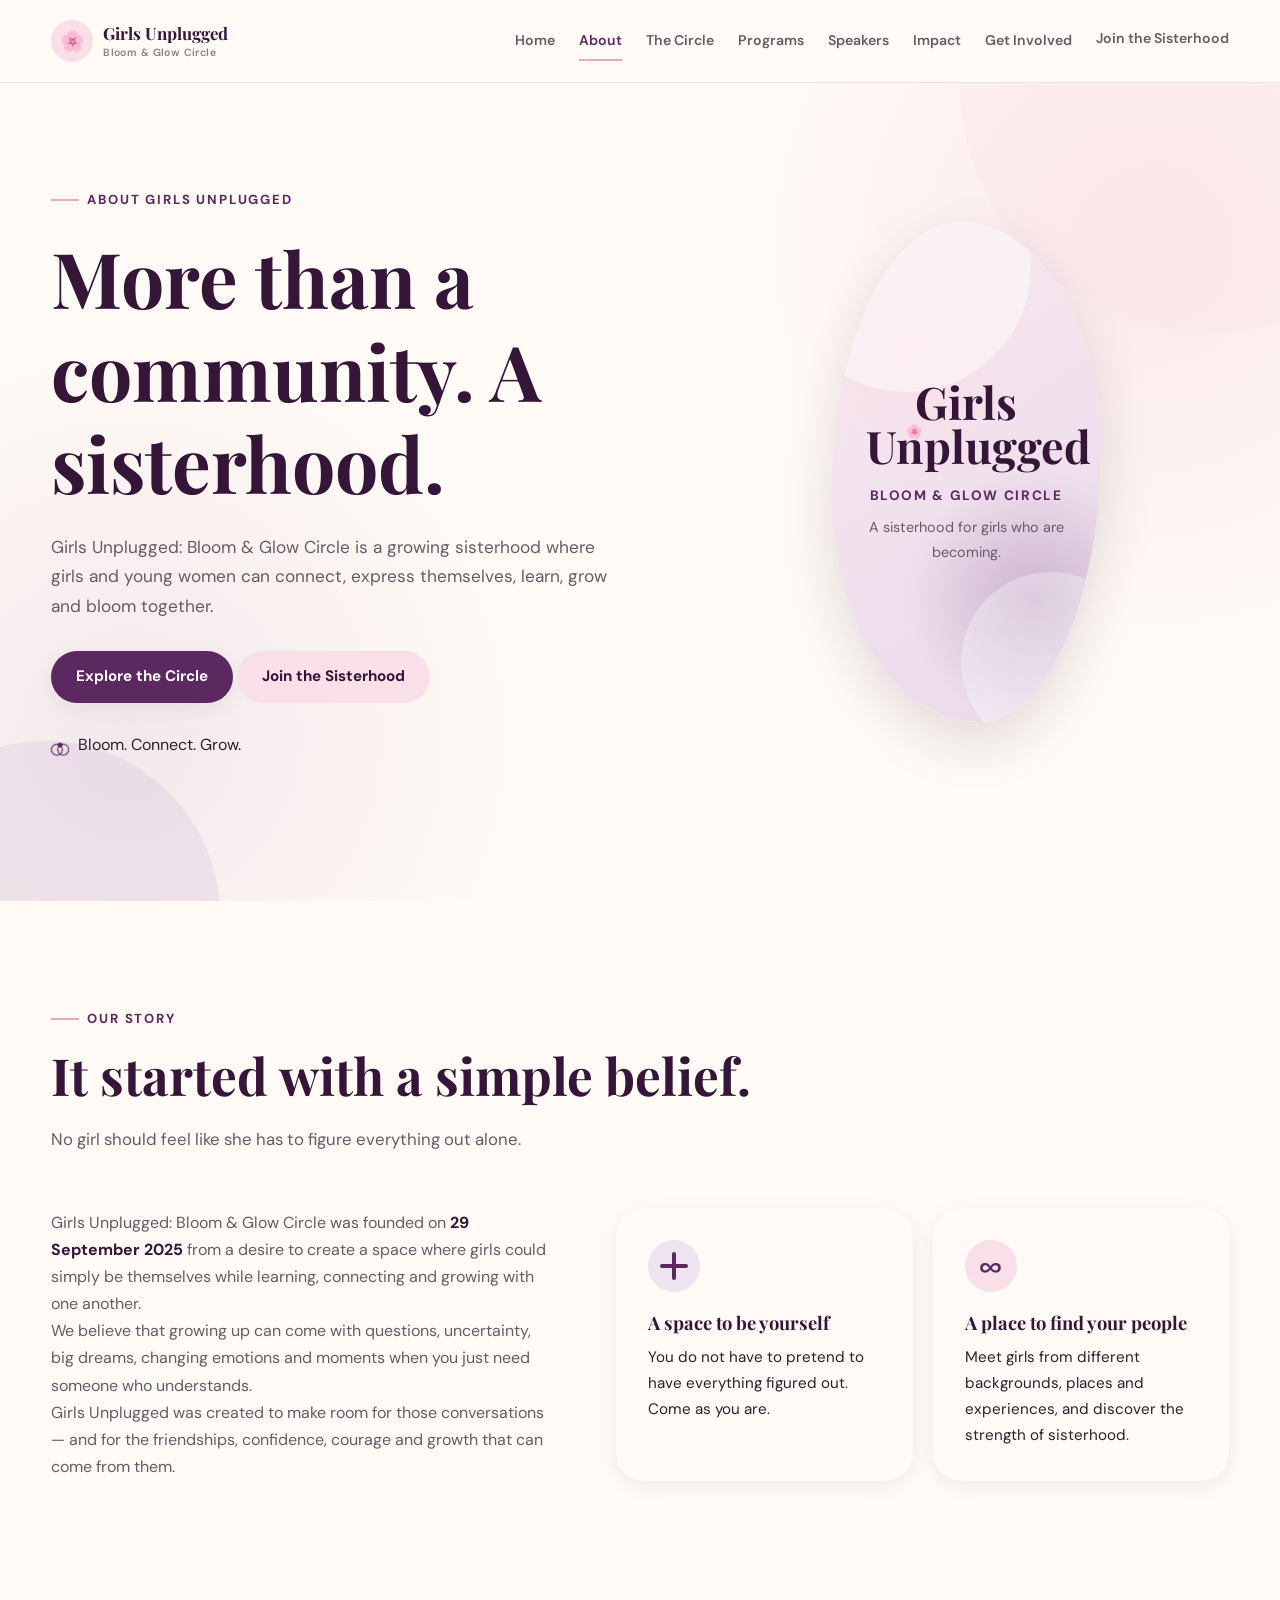
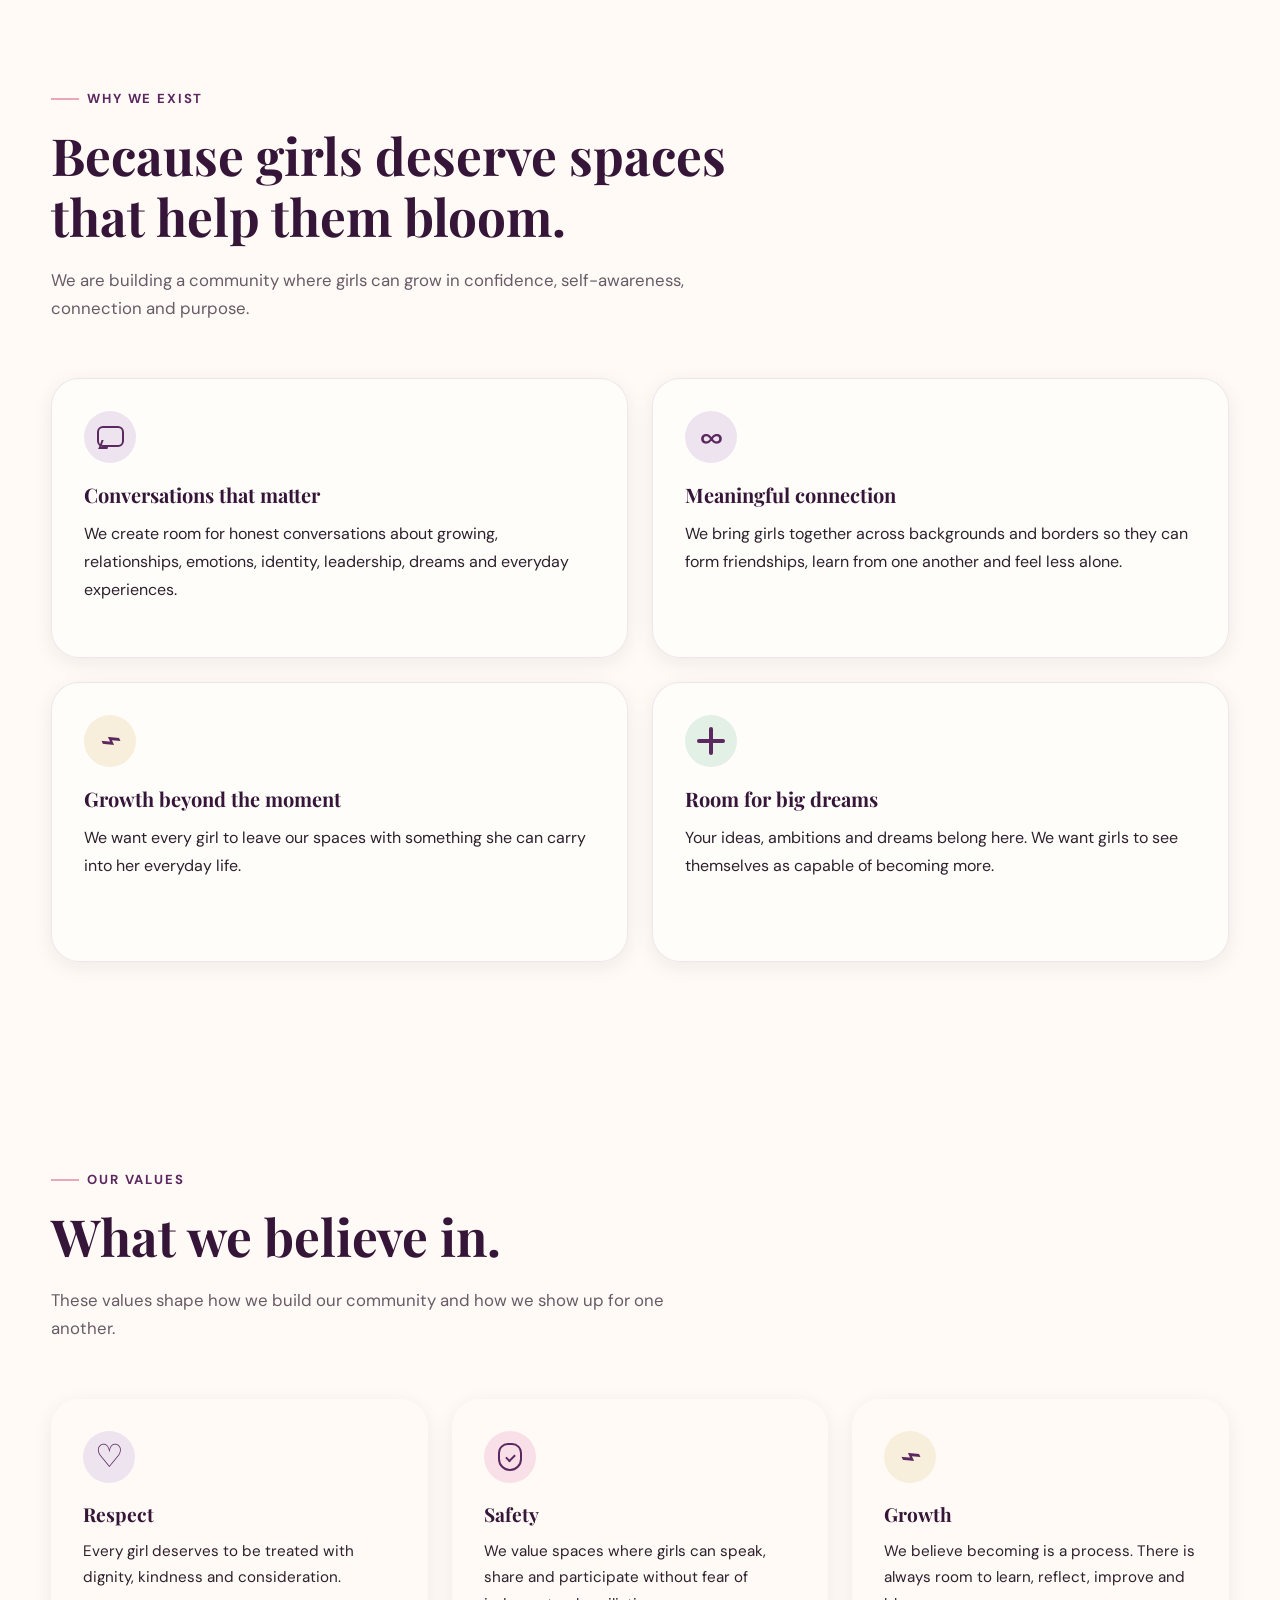
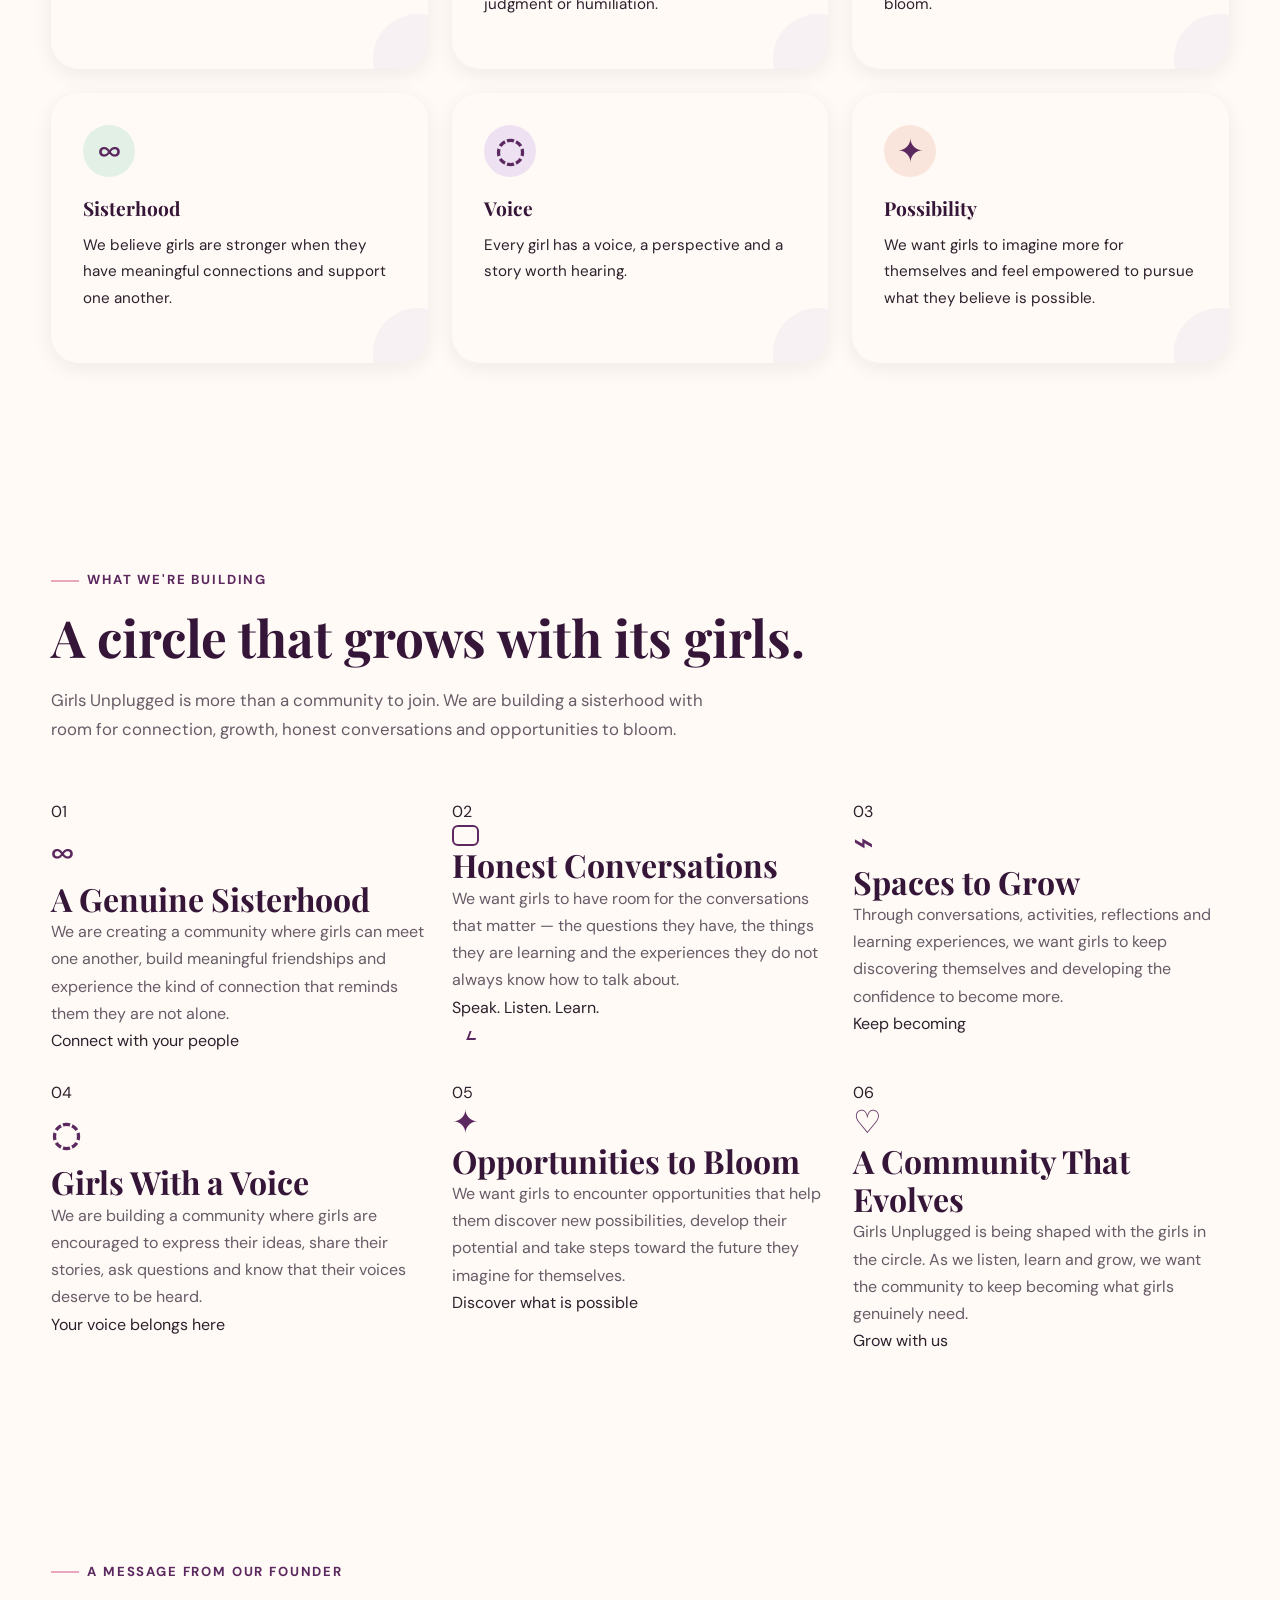
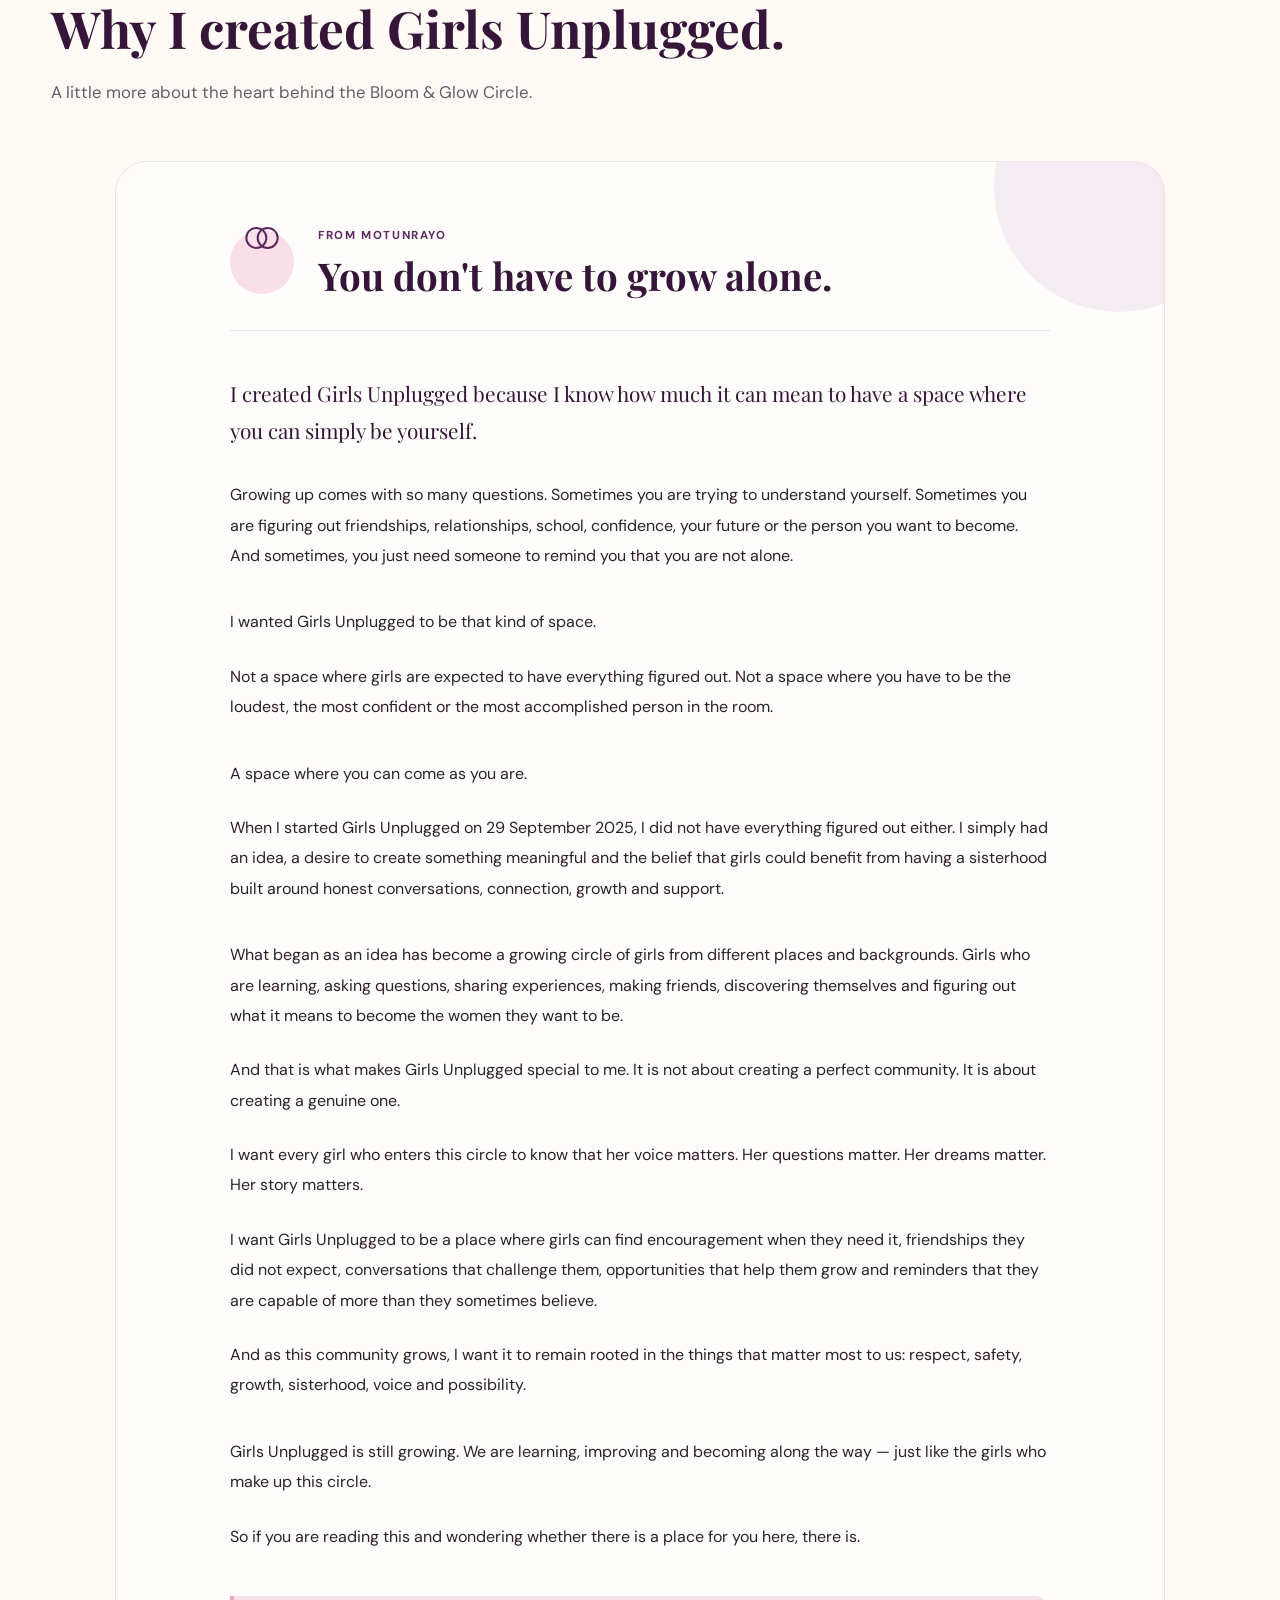
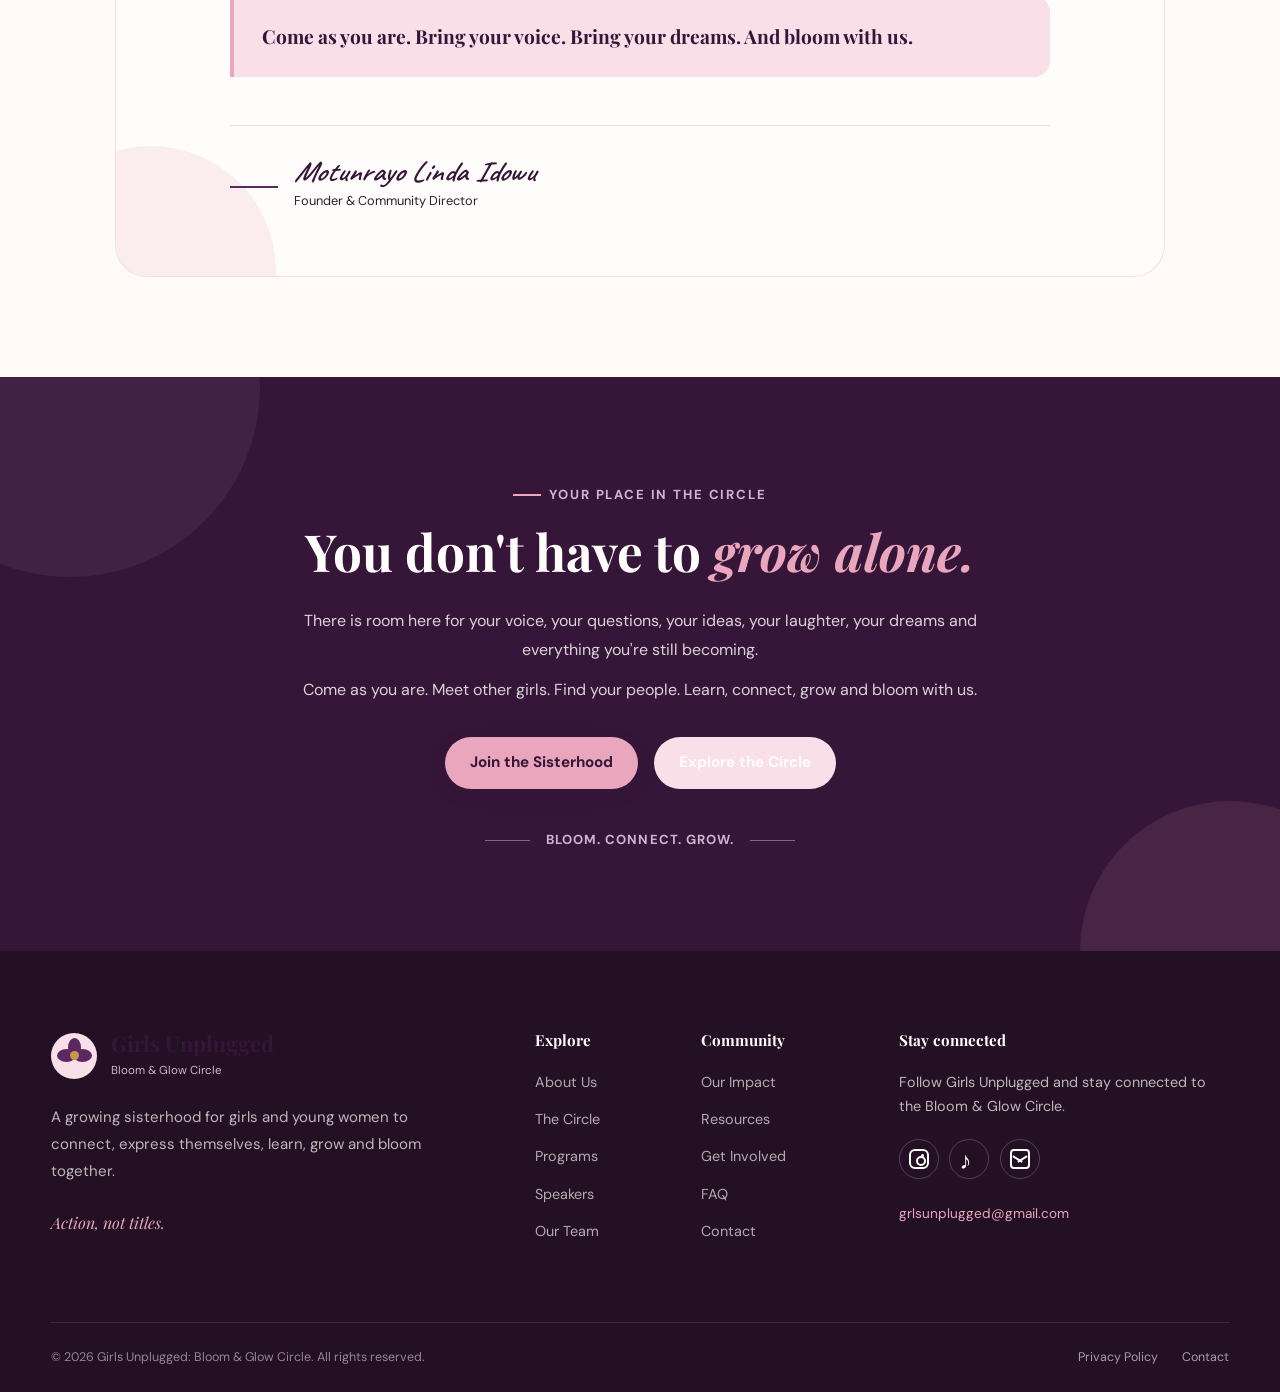
==== about.html @ a5f061a6 "Add files via upload" ====
<!DOCTYPE html>
<html lang="en">
<head>
  <meta charset="UTF-8">

  <meta
    name="viewport"
    content="width=device-width, initial-scale=1.0"
  >

  <title>About Us | Girls Unplugged</title>

  <meta
    name="description"
    content="Learn about Girls Unplugged: Bloom & Glow Circle, our story, values, purpose and the sisterhood we are building for girls and young women."
  >

  <meta
    name="keywords"
    content="Girls Unplugged, Bloom and Glow Circle, girls empowerment, sisterhood, girls community, young women"
  >

  <meta name="theme-color" content="#5b285f">

  <link rel="preconnect" href="https://fonts.googleapis.com">
  <link rel="preconnect" href="https://fonts.gstatic.com" crossorigin>

  <link
  href="https://fonts.googleapis.com/css2?family=Caveat:wght@500;600;700&family=DM+Sans:wght@400;500;600;700&family=Playfair+Display:wght@500;600;700&display=swap"
  rel="stylesheet"
>
  <link rel="stylesheet" href="style.css">
  <link rel="stylesheet" href="responsive.css">
  <link rel="stylesheet" href="animations.css">
</head>

<body>

  <main>

    <!-- =====================================
         HEADER
    ====================================== -->

    <header class="site-header">

      <div class="container nav-container">

        <a href="index.html" class="site-logo" aria-label="Girls Unplugged home">

          <span class="logo-mark" aria-hidden="true">
            🌸
          </span>

          <span class="logo-text">
            <strong>Girls Unplugged</strong>
            <small>Bloom & Glow Circle</small>
          </span>

        </a>


        <nav class="nav-links" aria-label="Main navigation">

          <a href="index.html">Home</a>
          <a href="about.html" class="active">About</a>
          <a href="circle.html">The Circle</a>
          <a href="programs.html">Programs</a>
          <a href="speakers.html">Speakers</a>
          <a href="impact.html">Impact</a>
          <a href="get-involved.html">Get Involved</a>

          <a href="get-involved.html" class="nav-cta">
            Join the Sisterhood
          </a>

        </nav>


        <button
          class="menu-toggle"
          type="button"
          aria-label="Open navigation menu"
          aria-expanded="false"
          aria-controls="mobile-menu"
        >
          <span></span>
          <span></span>
          <span></span>
        </button>

      </div>


      <div class="mobile-menu" id="mobile-menu">

        <a href="index.html">Home</a>
        <a href="about.html" class="active">About</a>
        <a href="circle.html">The Circle</a>
        <a href="programs.html">Programs</a>
        <a href="speakers.html">Speakers</a>
        <a href="team.html">Our Team</a>
        <a href="impact.html">Our Impact</a>
        <a href="resources.html">Resources</a>
        <a href="get-involved.html">Get Involved</a>
        <a href="faq.html">FAQ</a>
        <a href="contact.html">Contact</a>

      </div>

    </header>


    <!-- =====================================
         ABOUT HERO
    ====================================== -->

    <section class="hero">

      <div class="container hero-content">

        <div class="hero-text reveal">

          <span class="section-label">
            About Girls Unplugged
          </span>

          <h1>
            More than a community.
            <span>A sisterhood.</span>
          </h1>

          <p class="hero-description">
            Girls Unplugged: Bloom & Glow Circle is a growing sisterhood
            where girls and young women can connect, express themselves,
            learn, grow and bloom together.
          </p>

          <div class="hero-buttons">

            <a href="circle.html" class="btn btn-primary">
              Explore the Circle
            </a>

            <a href="get-involved.html" class="btn btn-secondary">
              Join the Sisterhood
            </a>

          </div>

          <div class="hero-note">
            <span
              class="hero-note-icon icon-flower"
              aria-hidden="true"
            ></span>

            <span>Bloom. Connect. Grow.</span>
          </div>

        </div>


        <div class="hero-image reveal">

          <div class="hero-placeholder">

            <div class="hero-placeholder-content">

              <span class="hero-flower" aria-hidden="true">
                🌸
              </span>

              <strong>
                Girls Unplugged
              </strong>

              <span>
                Bloom & Glow Circle
              </span>

              <small>
                A sisterhood for girls who are becoming.
              </small>

            </div>

          </div>

        </div>

      </div>

    </section>


    <!-- =====================================
         OUR STORY
    ====================================== -->

    <section class="section" id="our-story">

      <div class="container">

        <div class="section-heading reveal">

          <span class="section-label">
            Our Story
          </span>

          <h2>
            It started with a simple belief.
          </h2>

          <p>
            No girl should feel like she has to figure everything out
            alone.
          </p>

        </div>


        <div class="welcome-grid">

          <div class="reveal">

            <p>
              Girls Unplugged: Bloom & Glow Circle was founded on
              <strong>29 September 2025</strong> from a desire to create
              a space where girls could simply be themselves while
              learning, connecting and growing with one another.
            </p>

            <p>
              We believe that growing up can come with questions,
              uncertainty, big dreams, changing emotions and moments
              when you just need someone who understands.
            </p>

            <p>
              Girls Unplugged was created to make room for those
              conversations — and for the friendships, confidence,
              courage and growth that can come from them.
            </p>

          </div>


          <div class="welcome-cards reveal">

            <article class="welcome-card">

              <span
                class="welcome-icon icon-spark"
                aria-hidden="true"
              ></span>

              <h3>
                A space to be yourself
              </h3>

              <p>
                You do not have to pretend to have everything figured
                out. Come as you are.
              </p>

            </article>


            <article class="welcome-card">

              <span
                class="welcome-icon icon-connection"
                aria-hidden="true"
              ></span>

              <h3>
                A place to find your people
              </h3>

              <p>
                Meet girls from different backgrounds, places and
                experiences, and discover the strength of sisterhood.
              </p>

            </article>

          </div>

        </div>

      </div>

    </section>


    <!-- =====================================
         WHY WE EXIST
    ====================================== -->

    <section
      class="section section-soft"
      id="why-we-exist"
    >

      <div class="container">

        <div class="section-heading reveal">

          <span class="section-label">
            Why We Exist
          </span>

          <h2>
            Because girls deserve spaces that help them bloom.
          </h2>

          <p>
            We are building a community where girls can grow in
            confidence, self-awareness, connection and purpose.
          </p>

        </div>


        <div class="why-grid">

          <article class="why-card reveal">

            <span
              class="why-icon icon-message"
              aria-hidden="true"
            ></span>

            <h3>
              Conversations that matter
            </h3>

            <p>
              We create room for honest conversations about growing,
              relationships, emotions, identity, leadership, dreams
              and everyday experiences.
            </p>

          </article>


          <article class="why-card reveal">

            <span
              class="why-icon icon-connection"
              aria-hidden="true"
            ></span>

            <h3>
              Meaningful connection
            </h3>

            <p>
              We bring girls together across backgrounds and borders
              so they can form friendships, learn from one another
              and feel less alone.
            </p>

          </article>


          <article class="why-card reveal">

            <span
              class="why-icon icon-growth"
              aria-hidden="true"
            ></span>

            <h3>
              Growth beyond the moment
            </h3>

            <p>
              We want every girl to leave our spaces with something
              she can carry into her everyday life.
            </p>

          </article>


          <article class="why-card reveal">

            <span
              class="why-icon icon-spark"
              aria-hidden="true"
            ></span>

            <h3>
              Room for big dreams
            </h3>

            <p>
              Your ideas, ambitions and dreams belong here. We want
              girls to see themselves as capable of becoming more.
            </p>

          </article>

        </div>

      </div>

    </section>


    <!-- =====================================
         OUR VALUES
    ====================================== -->

    <section class="section" id="our-values">

      <div class="container">

        <div class="section-heading reveal">

          <span class="section-label">
            Our Values
          </span>

          <h2>
            What we believe in.
          </h2>

          <p>
            These values shape how we build our community and how we
            show up for one another.
          </p>

        </div>


        <div class="values-grid">

          <article class="value-card reveal">

            <span
              class="value-icon icon-respect"
              aria-hidden="true"
            ></span>

            <h3>
              Respect
            </h3>

            <p>
              Every girl deserves to be treated with dignity,
              kindness and consideration.
            </p>

          </article>


          <article class="value-card reveal">

            <span
              class="value-icon icon-safety"
              aria-hidden="true"
            ></span>

            <h3>
              Safety
            </h3>

            <p>
              We value spaces where girls can speak, share and
              participate without fear of judgment or humiliation.
            </p>

          </article>


          <article class="value-card reveal">

            <span
              class="value-icon icon-growth"
              aria-hidden="true"
            ></span>

            <h3>
              Growth
            </h3>

            <p>
              We believe becoming is a process. There is always room
              to learn, reflect, improve and bloom.
            </p>

          </article>


          <article class="value-card reveal">

            <span
              class="value-icon icon-connection"
              aria-hidden="true"
            ></span>

            <h3>
              Sisterhood
            </h3>

            <p>
              We believe girls are stronger when they have meaningful
              connections and support one another.
            </p>

          </article>


          <article class="value-card reveal">

            <span
              class="value-icon icon-voice"
              aria-hidden="true"
            ></span>

            <h3>
              Voice
            </h3>

            <p>
              Every girl has a voice, a perspective and a story worth
              hearing.
            </p>

          </article>


          <article class="value-card reveal">

            <span
              class="value-icon icon-star"
              aria-hidden="true"
            ></span>

            <h3>
              Possibility
            </h3>

            <p>
              We want girls to imagine more for themselves and feel
              empowered to pursue what they believe is possible.
            </p>

          </article>

        </div>

      </div>

    </section>


   <!-- =====================================
     WHAT WE ARE BUILDING
====================================== -->

<section
  class="section section-soft"
  id="what-we-are-building"
>

  <div class="container">

    <div class="section-heading reveal">

      <span class="section-label">
        What We're Building
      </span>

      <h2>
        A circle that grows with its girls.
      </h2>

      <p>
        Girls Unplugged is more than a community to join.
        We are building a sisterhood with room for connection,
        growth, honest conversations and opportunities to bloom.
      </p>

    </div>


    <div class="grid grid-3 building-grid">


      <article class="building-card reveal">

        <div class="building-card-number">
          01
        </div>

        <span
          class="building-card-icon icon-connection"
          aria-hidden="true"
        ></span>

        <div class="building-card-content">

          <h3>
            A Genuine Sisterhood
          </h3>

          <p>
            We are creating a community where girls can meet one
            another, build meaningful friendships and experience the
            kind of connection that reminds them they are not alone.
          </p>

          <span class="building-card-link">
            Connect with your people
          </span>

        </div>

      </article>


      <article class="building-card reveal">

        <div class="building-card-number">
          02
        </div>

        <span
          class="building-card-icon icon-message"
          aria-hidden="true"
        ></span>

        <div class="building-card-content">

          <h3>
            Honest Conversations
          </h3>

          <p>
            We want girls to have room for the conversations that
            matter — the questions they have, the things they are
            learning and the experiences they do not always know how
            to talk about.
          </p>

          <span class="building-card-link">
            Speak. Listen. Learn.
          </span>

        </div>

      </article>


      <article class="building-card reveal">

        <div class="building-card-number">
          03
        </div>

        <span
          class="building-card-icon icon-growth"
          aria-hidden="true"
        ></span>

        <div class="building-card-content">

          <h3>
            Spaces to Grow
          </h3>

          <p>
            Through conversations, activities, reflections and
            learning experiences, we want girls to keep discovering
            themselves and developing the confidence to become more.
          </p>

          <span class="building-card-link">
            Keep becoming
          </span>

        </div>

      </article>


      <article class="building-card reveal">

        <div class="building-card-number">
          04
        </div>

        <span
          class="building-card-icon icon-voice"
          aria-hidden="true"
        ></span>

        <div class="building-card-content">

          <h3>
            Girls With a Voice
          </h3>

          <p>
            We are building a community where girls are encouraged
            to express their ideas, share their stories, ask
            questions and know that their voices deserve to be heard.
          </p>

          <span class="building-card-link">
            Your voice belongs here
          </span>

        </div>

      </article>


      <article class="building-card reveal">

        <div class="building-card-number">
          05
        </div>

        <span
          class="building-card-icon icon-star"
          aria-hidden="true"
        ></span>

        <div class="building-card-content">

          <h3>
            Opportunities to Bloom
          </h3>

          <p>
            We want girls to encounter opportunities that help them
            discover new possibilities, develop their potential and
            take steps toward the future they imagine for themselves.
          </p>

          <span class="building-card-link">
            Discover what is possible
          </span>

        </div>

      </article>


      <article class="building-card reveal">

        <div class="building-card-number">
          06
        </div>

        <span
          class="building-card-icon icon-heart"
          aria-hidden="true"
        ></span>

        <div class="building-card-content">

          <h3>
            A Community That Evolves
          </h3>

          <p>
            Girls Unplugged is being shaped with the girls in the
            circle. As we listen, learn and grow, we want the
            community to keep becoming what girls genuinely need.
          </p>

          <span class="building-card-link">
            Grow with us
          </span>

        </div>

      </article>


    </div>

  </div>

</section>


    <!-- =====================================
     FOUNDER'S MESSAGE
====================================== -->

<section class="section founder-message-section" id="founder-message">

  <div class="container">

    <div class="section-heading reveal">

      <span class="section-label">
        A Message From Our Founder
      </span>

      <h2>
        Why I created Girls Unplugged.
      </h2>

      <p>
        A little more about the heart behind the Bloom & Glow Circle.
      </p>

    </div>


    <div class="founder-message-card reveal">

      <div class="founder-message-intro">

        <span
          class="founder-message-icon icon-flower"
          aria-hidden="true"
        ></span>

        <div>

          <span class="founder-message-eyebrow">
            From Motunrayo
          </span>

          <h3>
            You don't have to grow alone.
          </h3>

        </div>

      </div>


      <div class="founder-message-body">

        <p>
          I created Girls Unplugged because I know how much it can mean
          to have a space where you can simply be yourself.
        </p>

        <p>
          Growing up comes with so many questions. Sometimes you are
          trying to understand yourself. Sometimes you are figuring out
          friendships, relationships, school, confidence, your future
          or the person you want to become. And sometimes, you just
          need someone to remind you that you are not alone.
        </p>

        <p>
          I wanted Girls Unplugged to be that kind of space.
        </p>

        <p>
          Not a space where girls are expected to have everything
          figured out. Not a space where you have to be the loudest,
          the most confident or the most accomplished person in the
          room.
        </p>

        <p>
          A space where you can come as you are.
        </p>

        <p>
          When I started Girls Unplugged on 29 September 2025, I did
          not have everything figured out either. I simply had an idea,
          a desire to create something meaningful and the belief that
          girls could benefit from having a sisterhood built around
          honest conversations, connection, growth and support.
        </p>

        <p>
          What began as an idea has become a growing circle of girls
          from different places and backgrounds. Girls who are learning,
          asking questions, sharing experiences, making friends,
          discovering themselves and figuring out what it means to
          become the women they want to be.
        </p>

        <p>
          And that is what makes Girls Unplugged special to me.
          It is not about creating a perfect community. It is about
          creating a genuine one.
        </p>

        <p>
          I want every girl who enters this circle to know that her
          voice matters. Her questions matter. Her dreams matter.
          Her story matters.
        </p>

        <p>
          I want Girls Unplugged to be a place where girls can find
          encouragement when they need it, friendships they did not
          expect, conversations that challenge them, opportunities that
          help them grow and reminders that they are capable of more
          than they sometimes believe.
        </p>

        <p>
          And as this community grows, I want it to remain rooted in
          the things that matter most to us: respect, safety, growth,
          sisterhood, voice and possibility.
        </p>

        <p>
          Girls Unplugged is still growing. We are learning, improving
          and becoming along the way — just like the girls who make up
          this circle.
        </p>

        <p>
          So if you are reading this and wondering whether there is a
          place for you here, there is.
        </p>

        <p class="founder-message-closing">
          <strong>
            Come as you are. Bring your voice. Bring your dreams.
            And bloom with us.
          </strong>
        </p>

      </div>


      <div class="founder-signature">

        <span class="founder-signature-line"></span>

        <div>

          <strong>
            Motunrayo Linda Idowu
          </strong>

          <span>
            Founder & Community Director
          </span>

        </div>

      </div>

    </div>

  </div>

</section>


    <!-- =====================================
         FINAL CTA
    ====================================== -->

    <section class="section final-cta-section">

      <div class="container">

        <div class="final-cta-content reveal">

          <span class="section-label">
            Your place in the circle
          </span>

          <h2>
            You don't have to
            <span>grow alone.</span>
          </h2>

          <p>
            There is room here for your voice, your questions, your
            ideas, your laughter, your dreams and everything you're
            still becoming.
          </p>

          <p>
            Come as you are. Meet other girls. Find your people.
            Learn, connect, grow and bloom with us.
          </p>

          <div class="final-cta-buttons">

            <a href="get-involved.html" class="btn btn-primary">
              Join the Sisterhood
            </a>

            <a href="circle.html" class="btn btn-secondary">
              Explore the Circle
            </a>

          </div>

          <div class="final-cta-note">

            <span class="cta-line"></span>

            <span>
              Bloom. Connect. Grow.
            </span>

            <span class="cta-line"></span>

          </div>

        </div>

      </div>

    </section>


    <!-- =====================================
         FOOTER
    ====================================== -->

    <footer class="site-footer">

      <div class="container">

        <div class="footer-main">

          <div class="footer-brand">

            <a href="index.html" class="footer-logo">

              <span
                class="footer-logo-mark"
                aria-hidden="true"
              >
                <span class="flower-petal"></span>
                <span class="flower-petal"></span>
                <span class="flower-petal"></span>
                <span class="flower-center"></span>
              </span>

              <span>
                <strong>Girls Unplugged</strong>
                <small>Bloom & Glow Circle</small>
              </span>

            </a>

            <p>
              A growing sisterhood for girls and young women to
              connect, express themselves, learn, grow and bloom
              together.
            </p>

            <p class="footer-motto">
              Action, not titles.
            </p>

          </div>


          <div class="footer-links">

            <div class="footer-column">

              <h3>Explore</h3>

              <a href="about.html">About Us</a>
              <a href="circle.html">The Circle</a>
              <a href="programs.html">Programs</a>
              <a href="speakers.html">Speakers</a>
              <a href="team.html">Our Team</a>

            </div>


            <div class="footer-column">

              <h3>Community</h3>

              <a href="impact.html">Our Impact</a>
              <a href="resources.html">Resources</a>
              <a href="get-involved.html">Get Involved</a>
              <a href="faq.html">FAQ</a>
              <a href="contact.html">Contact</a>

            </div>

          </div>


          <div class="footer-connect">

            <h3>Stay connected</h3>

            <p>
              Follow Girls Unplugged and stay connected to the
              Bloom & Glow Circle.
            </p>

            <div class="footer-socials">

              <a
                href="https://www.instagram.com/grls_unplugged"
                target="_blank"
                rel="noopener noreferrer"
                aria-label="Girls Unplugged on Instagram"
              >
                <span
                  class="social-icon social-instagram"
                  aria-hidden="true"
                ></span>
              </a>


              <a
                href="https://www.tiktok.com/@grls.unplugged"
                target="_blank"
                rel="noopener noreferrer"
                aria-label="Girls Unplugged on TikTok"
              >
                <span
                  class="social-icon social-tiktok"
                  aria-hidden="true"
                ></span>
              </a>


              <a
                href="mailto:grlsunplugged@gmail.com"
                aria-label="Email Girls Unplugged"
              >
                <span
                  class="social-icon social-email"
                  aria-hidden="true"
                ></span>
              </a>

            </div>


            <a
              href="mailto:grlsunplugged@gmail.com"
              class="footer-email"
            >
              grlsunplugged@gmail.com
            </a>

          </div>

        </div>


        <div class="footer-bottom">

          <p>
            © <span data-current-year></span>
            Girls Unplugged: Bloom & Glow Circle.
            All rights reserved.
          </p>

          <div class="footer-bottom-links">

            <a href="privacy.html">
              Privacy Policy
            </a>

            <a href="contact.html">
              Contact
            </a>

          </div>

        </div>

      </div>

    </footer>

  </main>


  <script src="script.js"></script>
  <script src="navigation.js"></script>

</body>
</html>
---- style.css ----
/* ========================================
   GIRLS UNPLUGGED
   BLOOM & GLOW CIRCLE
   Main Stylesheet
======================================== */

/* ---------- GOOGLE FONT ---------- */

@import url('https://fonts.googleapis.com/css2?family=DM+Sans:wght@400;500;600;700&family=Playfair+Display:wght@500;600;700&display=swap');


/* ---------- ROOT VARIABLES ---------- */

:root {
  /* Brand colors */
  --plum: #5b285f;
  --deep-plum: #351638;
  --purple: #7b4a80;
  --lavender: #cdb5d1;
  --soft-lavender: #eee4f0;

  --pink: #e9a6bd;
  --soft-pink: #f8dfe8;

  --cream: #fffaf5;
  --warm-white: #fffdfb;
  --gold: #c9954b;

  /* Text */
  --text-dark: #2d202d;
  --text-medium: #675b67;
  --text-light: #8b7f8b;
  --white: #ffffff;

  /* Backgrounds */
  --background: #fffaf5;
  --background-alt: #f7eef7;
  --background-purple: #f0e5f2;

  /* Borders & shadows */
  --border: rgba(91, 40, 95, 0.12);

  --shadow-sm:
    0 5px 20px rgba(53, 22, 56, 0.07);

  --shadow-md:
    0 12px 35px rgba(53, 22, 56, 0.10);

  --shadow-lg:
    0 20px 55px rgba(53, 22, 56, 0.14);

  /* Layout */
  --container: 1200px;
  --section-padding: 100px;

  /* Borders */
  --radius-sm: 10px;
  --radius-md: 18px;
  --radius-lg: 28px;
  --radius-xl: 40px;

  /* Transitions */
  --transition-fast: 0.2s ease;
  --transition: 0.35s ease;
  --transition-slow: 0.6s ease;
}


/* ---------- RESET ---------- */

* {
  margin: 0;
  padding: 0;
  box-sizing: border-box;
}

html {
  scroll-behavior: smooth;
}

body {
  font-family: 'DM Sans', sans-serif;
  background: var(--background);
  color: var(--text-dark);
  line-height: 1.7;
  overflow-x: hidden;
}

img {
  display: block;
  max-width: 100%;
  height: auto;
}

a {
  color: inherit;
  text-decoration: none;
}

button,
input,
textarea,
select {
  font: inherit;
}

button {
  border: none;
  cursor: pointer;
}

ul,
ol {
  list-style: none;
}


/* ---------- TYPOGRAPHY ---------- */

h1,
h2,
h3,
h4,
h5,
h6 {
  font-family: 'Playfair Display', serif;
  color: var(--deep-plum);
  line-height: 1.2;
}

h1 {
  font-size: clamp(2.7rem, 6vw, 5.5rem);
}

h2 {
  font-size: clamp(2.2rem, 4vw, 3.7rem);
}

h3 {
  font-size: clamp(1.5rem, 2.5vw, 2.2rem);
}

h4 {
  font-size: 1.35rem;
}

p {
  color: var(--text-medium);
}

strong {
  color: var(--deep-plum);
}


/* ---------- GLOBAL CONTAINER ---------- */

.container {
  width: min(92%, var(--container));
  margin-inline: auto;
}


/* ---------- SECTION ---------- */

.section {
  padding: var(--section-padding) 0;
}

.section-small {
  padding: 70px 0;
}

.section-heading {
  max-width: 760px;
  margin-bottom: 55px;
}

.section-heading.center {
  margin-inline: auto;
  text-align: center;
}

.section-label {
  display: inline-flex;
  align-items: center;
  gap: 8px;

  margin-bottom: 15px;

  color: var(--plum);
  font-size: 0.82rem;
  font-weight: 700;
  letter-spacing: 0.14em;
  text-transform: uppercase;
}

.section-label::before {
  content: "";
  width: 28px;
  height: 2px;
  background: var(--pink);
}

.section-heading h2 {
  margin-bottom: 18px;
}

.section-heading p {
  max-width: 680px;
  font-size: 1.05rem;
}


/* ---------- BACKGROUNDS ---------- */

.bg-cream {
  background: var(--cream);
}

.bg-light {
  background: var(--background-alt);
}

.bg-lavender {
  background: var(--background-purple);
}

.bg-plum {
  background: var(--deep-plum);
}

.bg-plum h1,
.bg-plum h2,
.bg-plum h3,
.bg-plum p {
  color: var(--white);
}


/* ---------- BUTTONS ---------- */

.btn {
  display: inline-flex;
  align-items: center;
  justify-content: center;
  gap: 10px;

  min-height: 52px;
  padding: 13px 25px;

  border-radius: 999px;

  font-size: 0.95rem;
  font-weight: 700;

  transition:
    transform var(--transition),
    box-shadow var(--transition),
    background var(--transition),
    color var(--transition);
}

.btn:hover {
  transform: translateY(-3px);
}

.btn-primary {
  background: var(--plum);
  color: var(--white);
  box-shadow: var(--shadow-sm);
}

.btn-primary:hover {
  background: var(--deep-plum);
  box-shadow: var(--shadow-md);
}

.btn-secondary {
  background: var(--soft-pink);
  color: var(--deep-plum);
}

.btn-secondary:hover {
  background: var(--pink);
}

.btn-outline {
  border: 1px solid var(--plum);
  color: var(--plum);
  background: transparent;
}

.btn-outline:hover {
  background: var(--plum);
  color: var(--white);
}

.btn-light {
  background: var(--white);
  color: var(--deep-plum);
}

.btn-light:hover {
  background: var(--soft-pink);
}


/* ---------- BUTTON GROUP ---------- */

.button-group {
  display: flex;
  flex-wrap: wrap;
  align-items: center;
  gap: 14px;
}


/* ---------- CARDS ---------- */

.card {
  background: var(--white);
  border: 1px solid var(--border);
  border-radius: var(--radius-lg);
  box-shadow: var(--shadow-sm);

  transition:
    transform var(--transition),
    box-shadow var(--transition);
}

.card:hover {
  transform: translateY(-7px);
  box-shadow: var(--shadow-lg);
}


/* ---------- GRID SYSTEM ---------- */

.grid {
  display: grid;
  gap: 25px;
}

.grid-2 {
  grid-template-columns: repeat(2, 1fr);
}

.grid-3 {
  grid-template-columns: repeat(3, 1fr);
}

.grid-4 {
  grid-template-columns: repeat(4, 1fr);
}


/* ---------- FLEX HELPERS ---------- */

.flex {
  display: flex;
}

.flex-between {
  display: flex;
  align-items: center;
  justify-content: space-between;
}

.flex-center {
  display: flex;
  align-items: center;
  justify-content: center;
}


/* ---------- IMAGE WRAPPER ---------- */

.image-wrapper {
  position: relative;
  overflow: hidden;
  border-radius: var(--radius-lg);
}

.image-wrapper img {
  width: 100%;
  height: 100%;
  object-fit: cover;

  transition: transform 0.7s ease;
}

.image-wrapper:hover img {
  transform: scale(1.04);
}


/* ---------- DECORATIVE SHAPES ---------- */

.blob {
  position: absolute;
  z-index: -1;

  width: 250px;
  height: 250px;

  border-radius: 58% 42% 63% 37% / 41% 54% 46% 59%;

  background: var(--soft-pink);
  opacity: 0.65;

  pointer-events: none;
}

.flower-decoration {
  position: absolute;
  pointer-events: none;
  user-select: none;
}


/* ---------- BADGES ---------- */

.badge {
  display: inline-flex;
  align-items: center;

  padding: 7px 13px;

  border-radius: 999px;

  background: var(--soft-lavender);
  color: var(--plum);

  font-size: 0.8rem;
  font-weight: 700;
}


/* ---------- STATISTICS ---------- */

.stats-grid {
  display: grid;
  grid-template-columns: repeat(4, 1fr);
  gap: 25px;
}

.stat-card {
  padding: 35px 25px;
  text-align: center;

  background: var(--white);
  border-radius: var(--radius-lg);
  border: 1px solid var(--border);
}

.stat-number {
  margin-bottom: 5px;

  color: var(--plum);

  font-family: 'Playfair Display', serif;
  font-size: clamp(2.5rem, 5vw, 4rem);
  font-weight: 700;
  line-height: 1;
}

.stat-label {
  color: var(--text-medium);
  font-size: 0.95rem;
}


/* ---------- FORMS ---------- */

.form-group {
  margin-bottom: 20px;
}

.form-group label {
  display: block;
  margin-bottom: 8px;

  color: var(--deep-plum);
  font-weight: 600;
}

.form-control {
  width: 100%;
  padding: 14px 17px;

  border: 1px solid var(--border);
  border-radius: var(--radius-sm);

  background: var(--white);
  color: var(--text-dark);

  outline: none;

  transition:
    border-color var(--transition),
    box-shadow var(--transition);
}

.form-control:focus {
  border-color: var(--plum);
  box-shadow: 0 0 0 4px rgba(91, 40, 95, 0.1);
}

textarea.form-control {
  min-height: 150px;
  resize: vertical;
}


/* ---------- ACCESSIBILITY ---------- */

:focus-visible {
  outline: 3px solid var(--gold);
  outline-offset: 4px;
}

::selection {
  background: var(--lavender);
  color: var(--deep-plum);
}


/* ---------- SCREEN READER ---------- */

.sr-only {
  position: absolute;

  width: 1px;
  height: 1px;

  padding: 0;
  margin: -1px;

  overflow: hidden;
  clip: rect(0, 0, 0, 0);

  white-space: nowrap;
  border: 0;
}


/* ---------- UTILITY ---------- */

.text-center {
  text-align: center;
}

.text-left {
  text-align: left;
}

.text-right {
  text-align: right;
}

.mt-1 {
  margin-top: 10px;
}

.mt-2 {
  margin-top: 20px;
}

.mt-3 {
  margin-top: 30px;
}

.mb-1 {
  margin-bottom: 10px;
}

.mb-2 {
  margin-bottom: 20px;
}

.mb-3 {
  margin-bottom: 30px;
}


/* ---------- RESPONSIVE BASE ---------- */

@media (max-width: 900px) {
  :root {
    --section-padding: 80px;
  }

  .grid-4 {
    grid-template-columns: repeat(2, 1fr);
  }

  .stats-grid {
    grid-template-columns: repeat(2, 1fr);
  }
}


@media (max-width: 650px) {
  :root {
    --section-padding: 65px;
  }

  .grid-2,
  .grid-3,
  .grid-4 {
    grid-template-columns: 1fr;
  }

  .stats-grid {
    grid-template-columns: 1fr 1fr;
    gap: 12px;
  }

  .stat-card {
    padding: 25px 15px;
  }

  .button-group {
    align-items: stretch;
    flex-direction: column;
  }

  .button-group .btn {
    width: 100%;
  }

  .section-heading {
    margin-bottom: 40px;
  }
}

/* ========================================
   SITE HEADER
======================================== */

.site-header {
  position: relative;
  z-index: 1000;

  background: rgba(255, 250, 245, 0.94);

  border-bottom: 1px solid var(--border);

  backdrop-filter: blur(16px);
  -webkit-backdrop-filter: blur(16px);
}


.nav-container {
  min-height: 82px;

  display: flex;
  align-items: center;
  justify-content: space-between;

  gap: 30px;
}


/* ========================================
   LOGO
======================================== */

.site-logo {
  display: inline-flex;
  align-items: center;

  gap: 10px;

  flex-shrink: 0;
}

.logo-mark {
  display: flex;
  align-items: center;
  justify-content: center;

  width: 42px;
  height: 42px;

  border-radius: 50%;

  background: var(--soft-pink);

  font-size: 1.25rem;
}

.logo-text {
  display: flex;
  flex-direction: column;

  line-height: 1.1;
}

.logo-text strong {
  color: var(--deep-plum);

  font-family: 'Playfair Display', serif;
  font-size: 1.05rem;
}

.logo-text small {
  margin-top: 4px;

  color: var(--text-light);

  font-size: 0.65rem;
  font-weight: 600;

  letter-spacing: 0.04em;
}


/* ========================================
   DESKTOP NAVIGATION
======================================== */

.nav-links {
  display: flex;
  align-items: center;

  gap: 24px;
}

.nav-links a {
  position: relative;

  padding: 8px 0;

  color: var(--text-medium);

  font-size: 0.88rem;
  font-weight: 600;

  transition:
    color var(--transition);
}

.nav-links a::after {
  content: "";

  position: absolute;

  left: 0;
  bottom: 0;

  width: 100%;
  height: 2px;

  background: var(--pink);

  transform: scaleX(0);
  transform-origin: right;

  transition:
    transform var(--transition);
}

.nav-links a:hover,
.nav-links a.active {
  color: var(--plum);
}

.nav-links a:hover::after,
.nav-links a.active::after {
  transform: scaleX(1);
  transform-origin: left;
}


.nav-cta {
  flex-shrink: 0;

  min-height: 45px;

  padding: 10px 18px;

  font-size: 0.82rem;
}


/* ========================================
   MOBILE MENU BUTTON
======================================== */

.menu-toggle {
  display: none;

  width: 44px;
  height: 44px;

  padding: 10px;

  border-radius: 50%;

  background: var(--soft-pink);

  flex-direction: column;
  align-items: center;
  justify-content: center;

  gap: 5px;
}

.menu-toggle span {
  display: block;

  width: 20px;
  height: 2px;

  border-radius: 5px;

  background: var(--deep-plum);

  transition:
    transform var(--transition),
    opacity var(--transition);
}


/* Hamburger → X */

.menu-toggle.active span:nth-child(1) {
  transform: translateY(7px) rotate(45deg);
}

.menu-toggle.active span:nth-child(2) {
  opacity: 0;
}

.menu-toggle.active span:nth-child(3) {
  transform: translateY(-7px) rotate(-45deg);
}


/* ========================================
   MOBILE NAVIGATION
======================================== */

.mobile-menu {
  display: none;

  position: absolute;

  top: 100%;
  left: 0;
  right: 0;

  padding: 18px 5% 25px;

  background: rgba(255, 250, 245, 0.98);

  border-bottom: 1px solid var(--border);

  box-shadow: var(--shadow-lg);

  z-index: 999;
}

.mobile-menu nav {
  display: flex;
  flex-direction: column;

  gap: 5px;
}

.mobile-menu a {
  display: block;

  padding: 13px 15px;

  border-radius: 12px;

  color: var(--text-medium);

  font-weight: 600;

  transition:
    background var(--transition),
    color var(--transition),
    transform var(--transition);
}

.mobile-menu a:hover,
.mobile-menu a.active {
  background: var(--soft-pink);
  color: var(--deep-plum);

  transform: translateX(4px);
}


/* ========================================
   PREVENT BODY SCROLL WHEN MENU IS OPEN
======================================== */

body.menu-open {
  overflow: hidden;
}


/* ========================================
   HERO
======================================== */

.hero {
  position: relative;

  min-height: calc(100vh - 82px);

  display: flex;
  align-items: center;

  padding: 90px 0 130px;

  overflow: hidden;

  background:
    radial-gradient(
      circle at 90% 20%,
      rgba(233, 166, 189, 0.20),
      transparent 30%
    ),
    radial-gradient(
      circle at 10% 80%,
      rgba(205, 181, 209, 0.25),
      transparent 30%
    ),
    var(--cream);
}


.hero::before {
  content: "";

  position: absolute;

  width: 500px;
  height: 500px;

  top: -250px;
  right: -180px;

  border-radius: 50%;

  background: var(--soft-pink);

  opacity: 0.35;

  pointer-events: none;
}


.hero::after {
  content: "";

  position: absolute;

  width: 350px;
  height: 350px;

  bottom: -190px;
  left: -130px;

  border-radius: 50%;

  background: var(--lavender);

  opacity: 0.25;

  pointer-events: none;
}


/* ========================================
   HERO CONTENT
======================================== */

.hero-content {
  position: relative;
  z-index: 2;

  display: grid;

  grid-template-columns:
    minmax(0, 1.05fr)
    minmax(0, 0.95fr);

  align-items: center;

  gap: 70px;
}


/* ========================================
   HERO TEXT
======================================== */

.hero-text {
  max-width: 680px;
}

.hero-text .section-label {
  margin-bottom: 20px;
}


.hero-text h1 {
  margin-bottom: 25px;

  max-width: 720px;
}


.hero-highlight {
  position: relative;

  display: inline-block;

  color: var(--plum);
}


.hero-highlight::after {
  content: "";

  position: absolute;

  left: 3%;
  bottom: 3px;

  width: 94%;
  height: 10px;

  border-radius: 50%;

  background: var(--soft-pink);

  z-index: -1;

  transform: rotate(-2deg);
}


.hero-description {
  max-width: 600px;

  margin-bottom: 30px;

  font-size: 1.08rem;
}


.hero-buttons {
  margin-bottom: 28px;
}


.hero-note {
  display: flex;
  align-items: center;

  gap: 9px;
}

.hero-note span {
  font-size: 1rem;
}

.hero-note p {
  color: var(--text-light);

  font-size: 0.85rem;
  font-weight: 600;
}


/* ========================================
   HERO VISUAL
======================================== */

.hero-image {
  position: relative;

  min-height: 520px;

  display: flex;
  align-items: center;
  justify-content: center;
}


.hero-image-main {
  position: relative;

  width: min(100%, 520px);
}


.hero-placeholder {
  position: relative;

  min-height: 500px;

  display: flex;
  align-items: center;
  justify-content: center;

  overflow: hidden;

  border-radius:
    48% 52% 45% 55%
    / 55% 45% 55% 45%;

  background:
    radial-gradient(
      circle at 30% 25%,
      var(--soft-pink),
      transparent 28%
    ),
    radial-gradient(
      circle at 75% 75%,
      var(--lavender),
      transparent 30%
    ),
    linear-gradient(
      145deg,
      #f9e9ef,
      #e9d9eb
    );

  box-shadow: var(--shadow-lg);
}


.hero-placeholder::before {
  content: "";

  position: absolute;

  width: 250px;
  height: 250px;

  top: -80px;
  left: -50px;

  border-radius: 50%;

  background: rgba(255, 255, 255, 0.45);
}


.hero-placeholder::after {
  content: "";

  position: absolute;

  width: 180px;
  height: 180px;

  right: -40px;
  bottom: -30px;

  border-radius: 50%;

  background: rgba(255, 255, 255, 0.3);
}


.hero-placeholder-content {
  position: relative;
  z-index: 2;

  max-width: 270px;

  padding: 35px;

  text-align: center;
}


.hero-placeholder-content span {
  display: block;

  margin-bottom: 8px;

  color: var(--plum);

  font-size: 0.85rem;
  font-weight: 700;

  letter-spacing: 0.12em;
  text-transform: uppercase;
}


.hero-placeholder-content strong {
  display: block;

  margin-bottom: 15px;

  color: var(--deep-plum);

  font-family: 'Playfair Display', serif;

  font-size: 2.8rem;

  line-height: 1;
}


.hero-placeholder-content small {
  display: block;

  color: var(--text-medium);

  font-size: 0.9rem;
}


.hero-flower {
  position: absolute;

  top: 75px;
  left: 75px;

  font-size: 2.4rem;

  animation: floating 5s ease-in-out infinite;
}


.flower-two {
  top: auto;
  left: auto;

  right: 70px;
  bottom: 75px;

  font-size: 2rem;

  animation-delay: 1s;
}


/* ========================================
   SCROLL INDICATOR
======================================== */

.scroll-indicator {
  position: absolute;

  z-index: 3;

  bottom: 28px;
  left: 50%;

  display: flex;
  flex-direction: column;
  align-items: center;

  gap: 5px;

  transform: translateX(-50%);

  color: var(--text-light);

  font-size: 0.72rem;
  font-weight: 600;

  text-transform: uppercase;
  letter-spacing: 0.1em;

  transition:
    color var(--transition);
}

.scroll-indicator:hover {
  color: var(--plum);
}


.scroll-arrow {
  display: block;

  font-size: 1.25rem;

  animation:
    scrollBounce 1.8s ease-in-out infinite;
}


@keyframes scrollBounce {

  0%,
  100% {
    transform: translateY(0);
  }

  50% {
    transform: translateY(7px);
  }

}


/* ========================================
   HERO MOBILE
======================================== */

@media (max-width: 900px) {

  .nav-links,
  .nav-cta {
    display: none;
  }

  .menu-toggle {
    display: flex;
  }

  .mobile-menu {
    display: block;
  }

  .hero {
    min-height: auto;

    padding:
      75px 0
      110px;
  }

  .hero-content {
    grid-template-columns: 1fr;

    text-align: center;

    gap: 55px;
  }

  .hero-text {
    margin-inline: auto;
  }

  .hero-text .section-label {
    justify-content: center;
  }

  .hero-description {
    margin-inline: auto;
  }

  .hero-buttons {
    justify-content: center;
  }

  .hero-note {
    justify-content: center;
  }

  .hero-image {
    min-height: auto;
  }

  .hero-placeholder {
    min-height: 420px;
  }
}


/* ========================================
   SMALL MOBILE HERO
======================================== */

@media (max-width: 500px) {

  .nav-container {
    min-height: 72px;
  }

  .hero {
    padding:
      60px 0
      100px;
  }

  .hero-description {
    font-size: 1rem;
  }

  .hero-placeholder {
    min-height: 350px;
  }

  .hero-placeholder-content strong {
    font-size: 2.2rem;
  }

  .hero-flower {
    top: 50px;
    left: 45px;
  }

  .flower-two {
    right: 45px;
    bottom: 50px;
  }

  .scroll-indicator {
    bottom: 20px;
  }
 }

/* =========================================
   WELCOME SECTION
   ========================================= */

.welcome-section {
  background: var(--warm-white);
  position: relative;
  overflow: hidden;
}

.welcome-section::before {
  content: "";
  position: absolute;
  width: 280px;
  height: 280px;
  border-radius: 50%;
  background: var(--soft-lavender);
  opacity: 0.45;
  top: -120px;
  right: -100px;
  pointer-events: none;
}

.welcome-section::after {
  content: "";
  position: absolute;
  width: 220px;
  height: 220px;
  border-radius: 50%;
  background: var(--soft-pink);
  opacity: 0.35;
  bottom: -120px;
  left: -100px;
  pointer-events: none;
}

.welcome-section .container {
  position: relative;
  z-index: 1;
}

.welcome-section .section-heading {
  max-width: 820px;
  margin: 0 auto 4rem;
  text-align: center;
}

.welcome-section .section-heading h2 span {
  color: var(--plum);
  font-family: "Playfair Display", serif;
  font-style: italic;
}

.welcome-grid {
  display: grid;
  grid-template-columns: 0.9fr 1.1fr;
  gap: 4rem;
  align-items: center;
}

.welcome-text {
  max-width: 560px;
}

.welcome-text p {
  color: var(--text-muted);
  line-height: 1.85;
  margin-bottom: 1.25rem;
}

.welcome-text .btn {
  margin-top: 1rem;
}

.welcome-cards {
  display: grid;
  grid-template-columns: repeat(2, 1fr);
  gap: 1.25rem;
}

.welcome-card {
  background: var(--cream);
  border: 1px solid var(--border-color);
  border-radius: var(--radius-lg);
  padding: 2rem;
  min-height: 230px;
  box-shadow: var(--shadow-sm);
  transition:
    transform 0.35s ease,
    box-shadow 0.35s ease,
    border-color 0.35s ease;
}

.welcome-card:hover {
  transform: translateY(-8px);
  box-shadow: var(--shadow-md);
  border-color: var(--lavender);
}

.welcome-icon {
  width: 52px;
  height: 52px;
  display: flex;
  align-items: center;
  justify-content: center;
  background: var(--soft-lavender);
  border-radius: 50%;
  font-size: 1.5rem;
  margin-bottom: 1.25rem;
}

.welcome-card:nth-child(2) .welcome-icon {
  background: var(--soft-pink);
}

.welcome-card:nth-child(3) .welcome-icon {
  background: #f8eedc;
}

.welcome-card:nth-child(4) .welcome-icon {
  background: #e3f0e6;
}

.welcome-card h3 {
  color: var(--deep-plum);
  margin-bottom: 0.7rem;
  font-size: 1.15rem;
}

.welcome-card p {
  color: var(--text-muted);
  font-size: 0.95rem;
  line-height: 1.7;
  margin: 0;
}

/* =========================================
   WHY WE EXIST SECTION
   ========================================= */

.why-section {
  background: var(--soft-lavender);
  position: relative;
  overflow: hidden;
}

.why-section::before {
  content: "";
  position: absolute;
  width: 340px;
  height: 340px;
  border-radius: 50%;
  border: 1px solid rgba(91, 40, 95, 0.1);
  top: -170px;
  left: -140px;
  pointer-events: none;
}

.why-section::after {
  content: "✦";
  position: absolute;
  color: var(--pink);
  font-size: 5rem;
  opacity: 0.35;
  right: 6%;
  bottom: 8%;
  transform: rotate(15deg);
  pointer-events: none;
}

.why-intro {
  max-width: 850px;
  margin-bottom: 4rem;
}

.why-intro h2 {
  max-width: 800px;
  margin-bottom: 1.5rem;
}

.why-intro h2 span {
  color: var(--plum);
  font-family: "Playfair Display", serif;
  font-style: italic;
}

.why-intro p {
  max-width: 760px;
  color: var(--text-muted);
  line-height: 1.85;
  margin-bottom: 1rem;
}

.why-grid {
  display: grid;
  grid-template-columns: repeat(2, 1fr);
  gap: 1.5rem;
}

.why-card {
  position: relative;
  background: rgba(255, 253, 251, 0.85);
  border: 1px solid rgba(91, 40, 95, 0.1);
  border-radius: var(--radius-lg);
  padding: 2rem;
  min-height: 280px;
  box-shadow: var(--shadow-sm);
  overflow: hidden;
  transition:
    transform 0.35s ease,
    box-shadow 0.35s ease,
    background 0.35s ease;
}

.why-card:hover {
  transform: translateY(-8px);
  box-shadow: var(--shadow-md);
  background: var(--warm-white);
}

.why-number {
  position: absolute;
  top: 1.25rem;
  right: 1.5rem;
  font-family: "Playfair Display", serif;
  font-size: 3.5rem;
  font-weight: 700;
  color: var(--plum);
  opacity: 0.08;
  line-height: 1;
}

.why-icon {
  width: 54px;
  height: 54px;
  display: flex;
  align-items: center;
  justify-content: center;
  background: var(--soft-pink);
  border-radius: 50%;
  font-size: 1.5rem;
  margin-bottom: 1.5rem;
}

.why-card:nth-child(2) .why-icon {
  background: var(--soft-lavender);
}

.why-card:nth-child(3) .why-icon {
  background: #f8eedc;
}

.why-card:nth-child(4) .why-icon {
  background: #e3f0e6;
}

.why-card h3 {
  color: var(--deep-plum);
  font-size: 1.25rem;
  margin-bottom: 0.8rem;
  max-width: 80%;
}

.why-card p {
  color: var(--text-muted);
  line-height: 1.75;
  margin: 0;
}

/* =========================================
   WHAT WE BELIEVE SECTION
   ========================================= */

.values-section {
  background: var(--warm-white);
  position: relative;
  overflow: hidden;
}

.values-heading {
  max-width: 780px;
  margin-left: auto;
  margin-right: auto;
}

.values-heading h2 span {
  color: var(--plum);
  font-family: "Playfair Display", serif;
  font-style: italic;
}

.values-grid {
  display: grid;
  grid-template-columns: repeat(3, 1fr);
  gap: 1.5rem;
  margin-top: 3.5rem;
}

.value-card {
  position: relative;
  background: var(--cream);
  border: 1px solid var(--border-color);
  border-radius: var(--radius-lg);
  padding: 2rem;
  min-height: 270px;
  box-shadow: var(--shadow-sm);
  overflow: hidden;
  transition:
    transform 0.35s ease,
    box-shadow 0.35s ease,
    border-color 0.35s ease;
}

.value-card::after {
  content: "";
  position: absolute;
  width: 90px;
  height: 90px;
  border-radius: 50%;
  background: var(--soft-lavender);
  opacity: 0.45;
  right: -35px;
  bottom: -35px;
  transition: transform 0.4s ease;
}

.value-card:hover {
  transform: translateY(-8px);
  box-shadow: var(--shadow-md);
  border-color: var(--lavender);
}

.value-card:hover::after {
  transform: scale(1.5);
}

.value-icon {
  width: 56px;
  height: 56px;
  display: flex;
  align-items: center;
  justify-content: center;
  background: var(--soft-lavender);
  border-radius: 50%;
  font-size: 1.45rem;
  margin-bottom: 1.4rem;
  position: relative;
  z-index: 1;
}

.value-card:nth-child(2) .value-icon {
  background: var(--soft-pink);
}

.value-card:nth-child(3) .value-icon {
  background: #f8eedc;
}

.value-card:nth-child(4) .value-icon {
  background: #e3f0e6;
}

.value-card:nth-child(5) .value-icon {
  background: #eee2f2;
}

.value-card:nth-child(6) .value-icon {
  background: #f9e5dc;
}

.value-card h3 {
  position: relative;
  z-index: 1;
  color: var(--deep-plum);
  font-size: 1.2rem;
  margin-bottom: 0.75rem;
}

.value-card p {
  position: relative;
  z-index: 1;
  color: var(--text-muted);
  line-height: 1.75;
  margin: 0;
  font-size: 0.95rem;
}

/* =========================================
   BLOOM & GLOW CIRCLE SECTION
   ========================================= */

.circle-preview-section {
  background: var(--soft-lavender);
  position: relative;
  overflow: hidden;
}

.circle-preview-section::before {
  content: "✿";
  position: absolute;
  top: 5%;
  left: 4%;
  color: var(--pink);
  font-size: 5rem;
  opacity: 0.25;
  transform: rotate(-15deg);
  pointer-events: none;
}

.circle-preview-section::after {
  content: "✦";
  position: absolute;
  right: 5%;
  bottom: 8%;
  color: var(--gold);
  font-size: 4rem;
  opacity: 0.3;
  pointer-events: none;
}

.circle-preview-heading {
  max-width: 820px;
  margin-left: auto;
  margin-right: auto;
}

.circle-preview-heading h2 span {
  color: var(--plum);
  font-family: "Playfair Display", serif;
  font-style: italic;
}

.circle-week {
  display: grid;
  grid-template-columns: repeat(4, 1fr);
  gap: 1.25rem;
  margin-top: 3.5rem;
  position: relative;
  z-index: 1;
}

.circle-day {
  position: relative;
  background: var(--warm-white);
  border: 1px solid rgba(91, 40, 95, 0.1);
  border-radius: var(--radius-lg);
  padding: 1.75rem;
  min-height: 390px;
  box-shadow: var(--shadow-sm);
  overflow: hidden;
  transition:
    transform 0.35s ease,
    box-shadow 0.35s ease;
}

.circle-day:hover {
  transform: translateY(-10px);
  box-shadow: var(--shadow-lg);
}

.circle-day::after {
  content: "";
  position: absolute;
  width: 110px;
  height: 110px;
  border-radius: 50%;
  right: -50px;
  bottom: -50px;
  opacity: 0.4;
  transition: transform 0.4s ease;
}

.circle-day:hover::after {
  transform: scale(1.4);
}

.circle-day-monday::after {
  background: var(--soft-pink);
}

.circle-day-wednesday::after {
  background: var(--soft-lavender);
}

.circle-day-friday::after {
  background: #f8eedc;
}

.circle-day-saturday::after {
  background: #e3f0e6;
}

.circle-day-top {
  display: flex;
  align-items: center;
  justify-content: space-between;
  margin-bottom: 1.5rem;
  position: relative;
  z-index: 1;
}

.circle-day-number {
  font-family: "Playfair Display", serif;
  font-size: 1.8rem;
  font-weight: 700;
  color: var(--plum);
  opacity: 0.35;
}

.circle-day-label {
  font-size: 0.78rem;
  font-weight: 700;
  color: var(--text-muted);
  text-transform: uppercase;
  letter-spacing: 0.08em;
}

.circle-day-icon {
  width: 58px;
  height: 58px;
  display: flex;
  align-items: center;
  justify-content: center;
  background: var(--soft-pink);
  border-radius: 50%;
  font-size: 1.55rem;
  margin-bottom: 1.5rem;
  position: relative;
  z-index: 1;
}

.circle-day-wednesday .circle-day-icon {
  background: var(--soft-lavender);
}

.circle-day-friday .circle-day-icon {
  background: #f8eedc;
}

.circle-day-saturday .circle-day-icon {
  background: #e3f0e6;
}

.circle-day h3 {
  color: var(--deep-plum);
  font-size: 1.15rem;
  margin-bottom: 0.8rem;
  position: relative;
  z-index: 1;
}

.circle-day p {
  color: var(--text-muted);
  line-height: 1.7;
  font-size: 0.92rem;
  margin-bottom: 1.5rem;
  position: relative;
  z-index: 1;
}

.circle-tag {
  display: inline-flex;
  align-items: center;
  padding: 0.45rem 0.75rem;
  border-radius: var(--radius-pill);
  background: var(--soft-lavender);
  color: var(--plum);
  font-size: 0.75rem;
  font-weight: 700;
  position: relative;
  z-index: 1;
}

.circle-day-monday .circle-tag {
  background: var(--soft-pink);
}

.circle-day-friday .circle-tag {
  background: #f8eedc;
}

.circle-day-saturday .circle-tag {
  background: #e3f0e6;
}

.circle-preview-footer {
  max-width: 760px;
  margin: 3rem auto 0;
  text-align: center;
  position: relative;
  z-index: 1;
}

.circle-preview-footer p {
  color: var(--text-muted);
  line-height: 1.8;
  margin-bottom: 1.5rem;
}

/* =========================================
   SISTERHOOD WITHOUT BORDERS
   ========================================= */

.borders-section {
  background: var(--cream);
  position: relative;
  overflow: hidden;
}

.borders-section::before {
  content: "";
  position: absolute;
  width: 420px;
  height: 420px;
  border-radius: 50%;
  border: 1px dashed rgba(91, 40, 95, 0.12);
  right: -210px;
  top: -180px;
  pointer-events: none;
}

.borders-section::after {
  content: "✦";
  position: absolute;
  left: 7%;
  bottom: 10%;
  color: var(--gold);
  font-size: 3.5rem;
  opacity: 0.3;
  pointer-events: none;
}

.borders-heading {
  max-width: 820px;
  margin-left: auto;
  margin-right: auto;
}

.borders-heading h2 span {
  color: var(--plum);
  font-family: "Playfair Display", serif;
  font-style: italic;
}

.borders-layout {
  display: grid;
  grid-template-columns: 1fr 1fr;
  gap: 4rem;
  align-items: center;
  margin-top: 3.5rem;
}

/* Visual */

.borders-story {
  display: flex;
  flex-direction: column;
  align-items: center;
}

.borders-visual {
  width: min(100%, 500px);
  aspect-ratio: 1;
  position: relative;
  display: flex;
  align-items: center;
  justify-content: center;
}

.borders-glow {
  position: absolute;
  border-radius: 50%;
  pointer-events: none;
}

.borders-glow-one {
  width: 78%;
  height: 78%;
  background: var(--soft-lavender);
  opacity: 0.7;
  animation: pulseGlow 4s ease-in-out infinite;
}

.borders-glow-two {
  width: 58%;
  height: 58%;
  background: var(--soft-pink);
  opacity: 0.55;
  animation: pulseGlow 4s ease-in-out infinite 1s;
}

.borders-center {
  width: 170px;
  height: 170px;
  border-radius: 50%;
  background: var(--deep-plum);
  color: var(--warm-white);
  display: flex;
  flex-direction: column;
  align-items: center;
  justify-content: center;
  text-align: center;
  box-shadow: var(--shadow-lg);
  position: relative;
  z-index: 3;
  animation: centerFloat 5s ease-in-out infinite;
}

.borders-flower {
  font-size: 1.7rem;
  margin-bottom: 0.3rem;
}

.borders-center strong {
  font-family: "Playfair Display", serif;
  font-size: 1.15rem;
  line-height: 1.1;
}

.borders-center small {
  font-size: 0.65rem;
  opacity: 0.75;
  margin-top: 0.5rem;
}

/* Country dots */

.border-dot {
  position: absolute;
  width: 54px;
  height: 54px;
  border-radius: 50%;
  background: var(--warm-white);
  border: 2px solid var(--lavender);
  display: flex;
  align-items: center;
  justify-content: center;
  font-size: 1.4rem;
  box-shadow: var(--shadow-sm);
  z-index: 4;
  animation: borderDotFloat 4s ease-in-out infinite;
}

.border-dot-one {
  top: 8%;
  left: 20%;
}

.border-dot-two {
  top: 18%;
  right: 13%;
  animation-delay: 0.5s;
}

.border-dot-three {
  right: 3%;
  top: 52%;
  animation-delay: 1s;
}

.border-dot-four {
  right: 22%;
  bottom: 8%;
  animation-delay: 1.5s;
}

.border-dot-five {
  left: 12%;
  bottom: 17%;
  animation-delay: 2s;
}

.border-dot-six {
  left: 2%;
  top: 47%;
  animation-delay: 2.5s;
}

.borders-caption {
  max-width: 440px;
  text-align: center;
  color: var(--text-muted);
  font-size: 0.9rem;
  line-height: 1.7;
  margin-top: 1rem;
}

/* Right side */

.borders-content {
  display: flex;
  flex-direction: column;
  gap: 2rem;
}

.borders-stats {
  display: grid;
  grid-template-columns: repeat(3, 1fr);
  gap: 1rem;
}

.border-stat {
  background: var(--warm-white);
  border: 1px solid var(--border-color);
  border-radius: var(--radius-md);
  padding: 1.25rem;
  text-align: center;
  box-shadow: var(--shadow-sm);
}

.border-stat .stat-number {
  display: block;
  color: var(--plum);
  font-family: "Playfair Display", serif;
  font-size: 2rem;
  font-weight: 700;
  line-height: 1;
  margin-bottom: 0.4rem;
}

.border-stat .stat-label {
  display: block;
  color: var(--deep-plum);
  font-size: 0.8rem;
  font-weight: 700;
  margin-bottom: 0.45rem;
}

.border-stat small {
  display: block;
  color: var(--text-muted);
  font-size: 0.65rem;
  line-height: 1.4;
}

.borders-message {
  background: var(--soft-lavender);
  border-radius: var(--radius-lg);
  padding: 2rem;
  border: 1px solid rgba(91, 40, 95, 0.08);
}

.borders-message h3 {
  color: var(--deep-plum);
  font-size: 1.5rem;
  margin-bottom: 1rem;
}

.borders-message h3 span {
  color: var(--plum);
  font-family: "Playfair Display", serif;
  font-style: italic;
}

.borders-message p {
  color: var(--text-muted);
  line-height: 1.75;
  margin-bottom: 1rem;
}

.borders-message .btn {
  margin-top: 0.5rem;
}

/* Border animations */

@keyframes pulseGlow {
  0%,
  100% {
    transform: scale(0.96);
    opacity: 0.5;
  }

  50% {
    transform: scale(1.04);
    opacity: 0.8;
  }
}

@keyframes centerFloat {
  0%,
  100% {
    transform: translateY(0);
  }

  50% {
    transform: translateY(-8px);
  }
}

@keyframes borderDotFloat {
  0%,
  100% {
    transform: translateY(0);
  }

  50% {
    transform: translateY(-7px);
  }
}

/* =========================================
   IMPACT PREVIEW SECTION
   ========================================= */

.impact-preview-section {
  background: var(--warm-white);
  position: relative;
  overflow: hidden;
}

.impact-preview-section::before {
  content: "";
  position: absolute;
  width: 360px;
  height: 360px;
  border-radius: 50%;
  background: var(--soft-pink);
  opacity: 0.22;
  left: -180px;
  top: 10%;
  pointer-events: none;
}

.impact-preview-section::after {
  content: "✦";
  position: absolute;
  right: 7%;
  top: 12%;
  color: var(--gold);
  font-size: 3rem;
  opacity: 0.35;
  pointer-events: none;
}

.impact-preview-heading {
  max-width: 850px;
  margin-left: auto;
  margin-right: auto;
}

.impact-preview-heading h2 span {
  color: var(--plum);
  font-family: "Playfair Display", serif;
  font-style: italic;
}

.impact-preview-grid {
  display: grid;
  grid-template-columns: repeat(4, 1fr);
  gap: 1.25rem;
  margin-top: 3.5rem;
  position: relative;
  z-index: 1;
}

.impact-preview-card {
  background: var(--cream);
  border: 1px solid var(--border-color);
  border-radius: var(--radius-lg);
  padding: 1.75rem;
  min-height: 330px;
  display: flex;
  flex-direction: column;
  box-shadow: var(--shadow-sm);
  transition:
    transform 0.35s ease,
    box-shadow 0.35s ease;
}

.impact-preview-card:hover {
  transform: translateY(-8px);
  box-shadow: var(--shadow-md);
}

.impact-preview-icon {
  width: 56px;
  height: 56px;
  display: flex;
  align-items: center;
  justify-content: center;
  background: var(--soft-lavender);
  border-radius: 50%;
  font-size: 1.5rem;
  margin-bottom: 1.4rem;
}

.impact-preview-card:nth-child(2) .impact-preview-icon {
  background: var(--soft-pink);
}

.impact-preview-card:nth-child(3) .impact-preview-icon {
  background: #f8eedc;
}

.impact-preview-card:nth-child(4) .impact-preview-icon {
  background: #e3f0e6;
}

.impact-preview-card h3 {
  color: var(--deep-plum);
  font-size: 1.2rem;
  margin-bottom: 0.8rem;
}

.impact-preview-card p {
  color: var(--text-muted);
  line-height: 1.7;
  font-size: 0.92rem;
  margin-bottom: 1.5rem;
}

.impact-preview-link {
  margin-top: auto;
  color: var(--plum);
  font-size: 0.78rem;
  font-weight: 700;
  line-height: 1.5;
}

/* CTA */

.impact-preview-cta {
  margin-top: 3rem;
  padding: 2rem 2.25rem;
  background: var(--soft-lavender);
  border-radius: var(--radius-lg);
  display: flex;
  align-items: center;
  justify-content: space-between;
  gap: 2rem;
  border: 1px solid rgba(91, 40, 95, 0.08);
  position: relative;
  z-index: 1;
}

.impact-preview-cta h3 {
  color: var(--deep-plum);
  font-size: 1.45rem;
  margin-top: 0.5rem;
}

.impact-preview-cta h3 span {
  color: var(--plum);
  font-family: "Playfair Display", serif;
  font-style: italic;
}

.impact-preview-cta .btn {
  flex-shrink: 0;
}

/* =========================================
   TEAM PREVIEW SECTION
   ========================================= */

.team-preview-section {
  background: var(--soft-lavender);
  position: relative;
  overflow: hidden;
}

.team-preview-section::before {
  content: "✿";
  position: absolute;
  left: 4%;
  top: 10%;
  color: var(--pink);
  font-size: 4rem;
  opacity: 0.25;
  transform: rotate(-15deg);
  pointer-events: none;
}

.team-preview-section::after {
  content: "✦";
  position: absolute;
  right: 5%;
  bottom: 10%;
  color: var(--gold);
  font-size: 3.5rem;
  opacity: 0.3;
  pointer-events: none;
}

.team-preview-heading {
  max-width: 850px;
  margin-left: auto;
  margin-right: auto;
}

.team-preview-heading h2 span {
  color: var(--plum);
  font-family: "Playfair Display", serif;
  font-style: italic;
}

.team-preview-grid {
  display: grid;
  grid-template-columns: repeat(2, 1fr);
  gap: 1.5rem;
  margin-top: 3.5rem;
  position: relative;
  z-index: 1;
}

.team-preview-card {
  display: grid;
  grid-template-columns: 170px 1fr;
  background: var(--warm-white);
  border: 1px solid rgba(91, 40, 95, 0.1);
  border-radius: var(--radius-lg);
  overflow: hidden;
  box-shadow: var(--shadow-sm);
  transition:
    transform 0.35s ease,
    box-shadow 0.35s ease;
}

.team-preview-card:hover {
  transform: translateY(-8px);
  box-shadow: var(--shadow-md);
}

.team-founder-card {
  grid-column: 1 / -1;
  grid-template-columns: 250px 1fr;
}

.team-preview-image {
  min-height: 230px;
  background: var(--soft-pink);
  display: flex;
  align-items: center;
  justify-content: center;
  flex-direction: column;
  gap: 0.4rem;
  position: relative;
  overflow: hidden;
}

.team-founder-image {
  background: var(--soft-lavender);
}

.team-preview-image::before {
  content: "";
  position: absolute;
  width: 150px;
  height: 150px;
  border-radius: 50%;
  background: rgba(255, 255, 255, 0.4);
}

.team-preview-image span {
  font-size: 3rem;
  position: relative;
  z-index: 1;
}

.team-preview-image small {
  position: relative;
  z-index: 1;
  color: var(--plum);
  font-size: 0.7rem;
  font-weight: 700;
  text-transform: uppercase;
  letter-spacing: 0.08em;
}

.team-preview-content {
  padding: 2rem;
  display: flex;
  flex-direction: column;
  justify-content: center;
}

.team-role {
  display: inline-block;
  color: var(--plum);
  font-size: 0.7rem;
  font-weight: 700;
  text-transform: uppercase;
  letter-spacing: 0.07em;
  line-height: 1.5;
  margin-bottom: 0.6rem;
}

.team-preview-content h3 {
  color: var(--deep-plum);
  font-size: 1.3rem;
  margin-bottom: 0.75rem;
}

.team-preview-content p {
  color: var(--text-muted);
  font-size: 0.92rem;
  line-height: 1.75;
  margin-bottom: 1rem;
}

.text-link {
  color: var(--plum);
  font-size: 0.85rem;
  font-weight: 700;
  display: inline-flex;
  align-items: center;
  width: fit-content;
}

.text-link:hover {
  color: var(--deep-plum);
}

.team-preview-footer {
  margin-top: 3rem;
  text-align: center;
  position: relative;
  z-index: 1;
}

.team-preview-footer p {
  max-width: 680px;
  margin: 0 auto 1.5rem;
  color: var(--text-muted);
  line-height: 1.75;
}

/* =========================================
   GUEST SPEAKERS PREVIEW
========================================= */

.speakers-preview-section {
  background: var(--cream);
  position: relative;
  overflow: hidden;
}

.speakers-preview-section::before {
  content: "";
  position: absolute;
  width: 280px;
  height: 280px;
  border-radius: 50%;
  background: var(--soft-pink);
  opacity: 0.35;
  top: -130px;
  left: -100px;
}

.speakers-preview-section::after {
  content: "✦";
  position: absolute;
  color: var(--lavender);
  font-size: 5rem;
  right: 5%;
  bottom: 8%;
  opacity: 0.45;
  transform: rotate(15deg);
}

.speakers-preview-section .container {
  position: relative;
  z-index: 1;
}

.speakers-preview-heading {
  max-width: 820px;
  margin: 0 auto 4rem;
  text-align: center;
}

.speakers-preview-heading h2 span {
  color: var(--plum);
  font-family: "Playfair Display", serif;
  font-style: italic;
}

.speakers-preview-heading p {
  max-width: 700px;
  margin: 1.25rem auto 0;
  color: var(--text-muted);
  line-height: 1.8;
}

.speakers-preview-grid {
  display: grid;
  grid-template-columns: repeat(3, 1fr);
  gap: 1.5rem;
}

.speaker-preview-card {
  background: var(--warm-white);
  border: 1px solid var(--border-color);
  border-radius: var(--radius-lg);
  overflow: hidden;
  box-shadow: var(--shadow-sm);
  transition:
    transform var(--transition-normal),
    box-shadow var(--transition-normal),
    border-color var(--transition-normal);
}

.speaker-preview-card:hover {
  transform: translateY(-8px);
  box-shadow: var(--shadow-md);
  border-color: var(--lavender);
}

.speaker-preview-image {
  height: 260px;
  padding: 1.25rem;
  background: linear-gradient(
    135deg,
    var(--soft-lavender),
    var(--soft-pink)
  );
}

.speaker-preview-placeholder {
  width: 100%;
  height: 100%;
  border-radius: var(--radius-md);
  background: rgba(255, 255, 255, 0.65);
  display: flex;
  flex-direction: column;
  align-items: center;
  justify-content: center;
  text-align: center;
}

.speaker-preview-placeholder span {
  width: 78px;
  height: 78px;
  border-radius: 50%;
  background: var(--warm-white);
  display: flex;
  align-items: center;
  justify-content: center;
  font-size: 2rem;
  margin-bottom: 1rem;
  box-shadow: var(--shadow-sm);
}

.speaker-preview-placeholder small {
  color: var(--text-muted);
  font-size: 0.8rem;
}

.speaker-preview-content {
  padding: 1.75rem;
}

.speaker-preview-tag {
  display: inline-block;
  padding: 0.4rem 0.75rem;
  border-radius: 999px;
  background: var(--soft-lavender);
  color: var(--plum);
  font-size: 0.75rem;
  font-weight: 700;
  letter-spacing: 0.02em;
  margin-bottom: 1rem;
}

.speaker-preview-card:nth-child(2) .speaker-preview-tag {
  background: var(--soft-pink);
}

.speaker-preview-card:nth-child(3) .speaker-preview-tag {
  background: #f8eedc;
  color: #76551f;
}

.speaker-preview-content h3 {
  color: var(--deep-plum);
  font-size: 1.2rem;
  margin-bottom: 0.75rem;
}

.speaker-preview-content p {
  color: var(--text-muted);
  font-size: 0.94rem;
  line-height: 1.7;
  margin: 0;
}

.speakers-preview-footer {
  text-align: center;
  margin-top: 3rem;
}

.speakers-preview-footer p {
  color: var(--text-muted);
  margin-bottom: 1.25rem;
}

/* =========================================
   VOICES FROM THE CIRCLE
========================================= */

.voices-section {
  background: var(--warm-white);
  position: relative;
  overflow: hidden;
}

.voices-section::before {
  content: "";
  position: absolute;
  width: 300px;
  height: 300px;
  border-radius: 50%;
  background: var(--soft-lavender);
  opacity: 0.4;
  right: -120px;
  top: -120px;
}

.voices-section::after {
  content: "✦";
  position: absolute;
  left: 5%;
  bottom: 10%;
  color: var(--pink);
  font-size: 4rem;
  opacity: 0.35;
  transform: rotate(-15deg);
}

.voices-section .container {
  position: relative;
  z-index: 1;
}

.voices-heading {
  max-width: 800px;
  margin: 0 auto 4rem;
  text-align: center;
}

.voices-heading h2 span {
  color: var(--plum);
  font-family: "Playfair Display", serif;
  font-style: italic;
}

.voices-heading p {
  max-width: 680px;
  margin: 1.25rem auto 0;
  color: var(--text-muted);
  line-height: 1.8;
}

.voices-content {
  display: grid;
  grid-template-columns: 0.95fr 1.05fr;
  gap: 4rem;
  align-items: center;
}

.voices-message {
  max-width: 560px;
}

.voices-quote-mark {
  width: 58px;
  height: 58px;
  display: flex;
  align-items: center;
  justify-content: center;
  background: var(--soft-pink);
  color: var(--plum);
  border-radius: 50%;
  font-family: "Playfair Display", serif;
  font-size: 3rem;
  line-height: 1;
  margin-bottom: 1.5rem;
}

.voices-message h3 {
  color: var(--deep-plum);
  font-family: "Playfair Display", serif;
  font-size: 1.7rem;
  line-height: 1.35;
  margin-bottom: 1.25rem;
}

.voices-message p {
  color: var(--text-muted);
  line-height: 1.8;
  margin-bottom: 1rem;
}

.voices-message .text-link {
  display: inline-flex;
  align-items: center;
  gap: 0.6rem;
  margin-top: 0.75rem;
  color: var(--plum);
  font-weight: 700;
  text-decoration: none;
  transition: gap var(--transition-fast);
}

.voices-message .text-link:hover {
  gap: 1rem;
}

.voices-placeholder {
  display: grid;
  gap: 1.25rem;
}

.voices-image {
  width: 100%;
  height: 280px;
  border-radius: var(--radius-lg);
  background:
    linear-gradient(
      135deg,
      var(--soft-lavender),
      var(--soft-pink)
    );
  overflow: hidden;
  position: relative;
}

.voices-image img {
  width: 100%;
  height: 100%;
  object-fit: cover;
  display: block;
}

.voices-image:has(img[src=""]) {
  display: none;
}

.voices-placeholder-card {
  background: var(--cream);
  border: 1px solid var(--border-color);
  border-radius: var(--radius-lg);
  padding: 2rem;
  text-align: center;
  box-shadow: var(--shadow-sm);
  transition:
    transform var(--transition-normal),
    box-shadow var(--transition-normal);
}

.voices-placeholder-card:hover {
  transform: translateY(-6px);
  box-shadow: var(--shadow-md);
}

.voices-placeholder-icon {
  width: 58px;
  height: 58px;
  margin: 0 auto 1.25rem;
  border-radius: 50%;
  background: var(--soft-lavender);
  display: flex;
  align-items: center;
  justify-content: center;
  position: relative;
}

.voices-placeholder-icon::before,
.voices-placeholder-icon::after,
.icon-line {
  content: "";
  display: block;
  position: absolute;
  border-radius: 999px;
  background: var(--plum);
}

.voices-placeholder-icon::before {
  width: 22px;
  height: 2px;
  transform: rotate(-20deg);
}

.voices-placeholder-icon::after {
  width: 14px;
  height: 2px;
  transform: rotate(20deg);
  margin-top: 8px;
}

.icon-line {
  width: 8px;
  height: 2px;
  transform: rotate(90deg);
}

.voices-placeholder-label {
  display: inline-block;
  color: var(--plum);
  font-size: 0.78rem;
  font-weight: 700;
  letter-spacing: 0.04em;
  text-transform: uppercase;
  margin-bottom: 0.9rem;
}

.voices-placeholder-card h3 {
  color: var(--deep-plum);
  font-family: "Playfair Display", serif;
  font-size: 1.45rem;
  line-height: 1.4;
  margin-bottom: 0.75rem;
}

.voices-placeholder-card p {
  color: var(--text-muted);
  line-height: 1.7;
  margin: 0;
}

/* =========================================
   FINAL CALL TO ACTION
========================================= */

.final-cta-section {
  background: var(--deep-plum);
  position: relative;
  overflow: hidden;
  color: var(--warm-white);
}

.final-cta-section::before {
  content: "";
  position: absolute;
  width: 380px;
  height: 380px;
  border-radius: 50%;
  background: var(--purple);
  opacity: 0.2;
  top: -180px;
  left: -120px;
}

.final-cta-section::after {
  content: "";
  position: absolute;
  width: 300px;
  height: 300px;
  border-radius: 50%;
  background: var(--pink);
  opacity: 0.1;
  right: -100px;
  bottom: -150px;
}

.final-cta-section .container {
  position: relative;
  z-index: 1;
}

.final-cta-content {
  max-width: 800px;
  margin: 0 auto;
  text-align: center;
}

.final-cta-content .section-label {
  color: var(--lavender);
}

.final-cta-content h2 {
  color: var(--warm-white);
  margin-bottom: 1.5rem;
}

.final-cta-content h2 span {
  color: var(--pink);
  font-family: "Playfair Display", serif;
  font-style: italic;
}

.final-cta-content > p {
  max-width: 680px;
  margin-left: auto;
  margin-right: auto;
  color: rgba(255, 253, 251, 0.82);
  line-height: 1.8;
}

.final-cta-content > p + p {
  margin-top: 0.75rem;
}

.final-cta-buttons {
  display: flex;
  justify-content: center;
  align-items: center;
  gap: 1rem;
  flex-wrap: wrap;
  margin-top: 2rem;
}

.final-cta-section .btn-primary {
  background: var(--pink);
  color: var(--deep-plum);
}

.final-cta-section .btn-primary:hover {
  background: var(--warm-white);
  color: var(--deep-plum);
}

.final-cta-section .btn-secondary {
  border-color: rgba(255, 255, 255, 0.45);
  color: var(--warm-white);
}

.final-cta-section .btn-secondary:hover {
  background: rgba(255, 255, 255, 0.1);
  border-color: var(--warm-white);
}

.final-cta-note {
  display: flex;
  align-items: center;
  justify-content: center;
  gap: 1rem;
  margin-top: 2.5rem;
  color: var(--lavender);
  font-size: 0.82rem;
  font-weight: 700;
  letter-spacing: 0.08em;
  text-transform: uppercase;
}

.cta-line {
  width: 45px;
  height: 1px;
  background: var(--lavender);
  opacity: 0.5;
}

/* =========================================
   FOOTER
========================================= */

.site-footer {
  background: #241025;
  color: var(--warm-white);
  position: relative;
  overflow: hidden;
}

.footer-main {
  display: grid;
  grid-template-columns: 1.4fr 1fr 1.1fr;
  gap: 4rem;
  padding: 5rem 0 4rem;
}

.footer-brand {
  max-width: 400px;
}

.footer-logo {
  display: inline-flex;
  align-items: center;
  gap: 0.85rem;
  color: var(--warm-white);
  text-decoration: none;
  margin-bottom: 1.5rem;
}

.footer-logo > span:last-child {
  display: flex;
  flex-direction: column;
}

.footer-logo strong {
  font-family: "Playfair Display", serif;
  font-size: 1.35rem;
  line-height: 1.2;
}

.footer-logo small {
  color: var(--lavender);
  font-size: 0.72rem;
  margin-top: 0.2rem;
}

.footer-logo-mark {
  width: 46px;
  height: 46px;
  border-radius: 50%;
  background: var(--soft-pink);
  position: relative;
  display: flex;
  align-items: center;
  justify-content: center;
}

.flower-petal {
  position: absolute;
  width: 13px;
  height: 19px;
  border-radius: 50%;
  background: var(--plum);
}

.flower-petal:nth-child(1) {
  transform: translateY(-8px);
}

.flower-petal:nth-child(2) {
  transform: translateX(-8px) rotate(-90deg);
}

.flower-petal:nth-child(3) {
  transform: translateX(8px) rotate(90deg);
}

.flower-center {
  width: 9px;
  height: 9px;
  border-radius: 50%;
  background: var(--gold);
  position: relative;
  z-index: 2;
}

.footer-brand > p {
  color: rgba(255, 253, 251, 0.7);
  line-height: 1.8;
  font-size: 0.94rem;
  margin-bottom: 1.25rem;
}

.footer-brand .footer-motto {
  color: var(--pink);
  font-family: "Playfair Display", serif;
  font-style: italic;
  font-size: 1rem;
  margin-top: 1.5rem;
}

.footer-links {
  display: grid;
  grid-template-columns: repeat(2, 1fr);
  gap: 2rem;
}

.footer-column {
  display: flex;
  flex-direction: column;
  align-items: flex-start;
}

.footer-column h3,
.footer-connect h3 {
  color: var(--warm-white);
  font-size: 0.95rem;
  margin-bottom: 1.25rem;
}

.footer-column a {
  color: rgba(255, 253, 251, 0.65);
  text-decoration: none;
  font-size: 0.9rem;
  margin-bottom: 0.8rem;
  transition:
    color var(--transition-fast),
    transform var(--transition-fast);
}

.footer-column a:hover {
  color: var(--pink);
  transform: translateX(4px);
}

.footer-connect p {
  color: rgba(255, 253, 251, 0.7);
  line-height: 1.7;
  font-size: 0.9rem;
  margin-bottom: 1.25rem;
}

.footer-socials {
  display: flex;
  gap: 0.65rem;
  margin-bottom: 1.25rem;
}

.footer-socials a {
  width: 40px;
  height: 40px;
  border: 1px solid rgba(255, 255, 255, 0.2);
  border-radius: 50%;
  display: flex;
  align-items: center;
  justify-content: center;
  color: var(--warm-white);
  text-decoration: none;
  font-size: 0.72rem;
  font-weight: 700;
  transition:
    background var(--transition-fast),
    border-color var(--transition-fast),
    transform var(--transition-fast);
}

.footer-socials a:hover {
  background: var(--plum);
  border-color: var(--lavender);
  transform: translateY(-3px);
}

.footer-email {
  color: var(--pink);
  font-size: 0.85rem;
  text-decoration: none;
  word-break: break-word;
}

.footer-email:hover {
  text-decoration: underline;
}

.footer-bottom {
  border-top: 1px solid rgba(255, 255, 255, 0.1);
  padding: 1.5rem 0;
  display: flex;
  align-items: center;
  justify-content: space-between;
  gap: 1.5rem;
}

.footer-bottom p {
  color: rgba(255, 253, 251, 0.5);
  font-size: 0.78rem;
  margin: 0;
}

.footer-bottom-links {
  display: flex;
  gap: 1.5rem;
}

.footer-bottom-links a {
  color: rgba(255, 253, 251, 0.6);
  font-size: 0.78rem;
  text-decoration: none;
  transition: color var(--transition-fast);
}

.footer-bottom-links a:hover {
  color: var(--pink);
}


/* =========================================
   WELCOME CARD — CUSTOM ICONS
========================================= */

.welcome-icon {
  width: 52px;
  height: 52px;
  border-radius: 50%;
  display: flex;
  align-items: center;
  justify-content: center;
  margin-bottom: 1.25rem;
  background: var(--soft-lavender);
  position: relative;
}

/* Spark */
.icon-spark::before,
.icon-spark::after {
  content: "";
  position: absolute;
  background: var(--plum);
  border-radius: 999px;
}

.icon-spark::before {
  width: 4px;
  height: 28px;
}

.icon-spark::after {
  width: 28px;
  height: 4px;
}

/* Heart */
.icon-heart::before {
  content: "♡";
  font-size: 2rem;
  line-height: 1;
  color: var(--plum);
}

/* Star */
.icon-star::before {
  content: "✦";
  font-size: 2rem;
  line-height: 1;
  color: var(--plum);
}

/* Growth */
.icon-growth::before {
  content: "⌁";
  font-size: 2.2rem;
  line-height: 1;
  color: var(--plum);
  transform: rotate(-25deg);
}


/* =========================================
   WHY WE EXIST — CUSTOM ICONS
========================================= */

.why-icon {
  width: 52px;
  height: 52px;
  border-radius: 50%;
  display: flex;
  align-items: center;
  justify-content: center;
  margin-bottom: 1.25rem;
  background: var(--soft-lavender);
  position: relative;
}

/* Message */
.icon-message::before {
  content: "";
  width: 23px;
  height: 17px;
  border: 2px solid var(--plum);
  border-radius: 6px;
  display: block;
  position: relative;
}

.icon-message::after {
  content: "";
  width: 7px;
  height: 7px;
  border-left: 2px solid var(--plum);
  border-bottom: 2px solid var(--plum);
  position: absolute;
  bottom: 14px;
  left: 16px;
  transform: skew(-20deg);
}

/* Connection */
.icon-connection::before {
  content: "∞";
  font-size: 2rem;
  font-weight: 500;
  color: var(--plum);
}

/* Growth */
.icon-growth::before {
  content: "⌁";
  font-size: 2.2rem;
  line-height: 1;
  color: var(--plum);
  transform: rotate(-25deg);
}

/* Spark */
.icon-spark::before,
.icon-spark::after {
  content: "";
  position: absolute;
  background: var(--plum);
  border-radius: 999px;
}

.icon-spark::before {
  width: 4px;
  height: 28px;
}

.icon-spark::after {
  width: 28px;
  height: 4px;
}


/* =========================================
   WHAT WE BELIEVE — CUSTOM ICONS
========================================= */

.value-icon {
  width: 52px;
  height: 52px;
  border-radius: 50%;
  display: flex;
  align-items: center;
  justify-content: center;
  margin-bottom: 1.25rem;
  background: var(--soft-lavender);
  position: relative;
}

/* Respect */
.icon-respect::before {
  content: "♡";
  font-size: 2rem;
  color: var(--plum);
}

/* Safety */
.icon-safety::before {
  content: "";
  width: 20px;
  height: 24px;
  border: 2px solid var(--plum);
  border-radius: 10px 10px 12px 12px;
  display: block;
}

.icon-safety::after {
  content: "";
  width: 7px;
  height: 4px;
  border-left: 2px solid var(--plum);
  border-bottom: 2px solid var(--plum);
  position: absolute;
  top: 23px;
  left: 22px;
  transform: rotate(-45deg);
}

/* Voice */
.icon-voice::before {
  content: "◌";
  font-size: 2.1rem;
  font-weight: 600;
  color: var(--plum);
}

/* Star */
.icon-star::before {
  content: "✦";
  font-size: 2rem;
  color: var(--plum);
}


/* =========================================
   BLOOM & GLOW — CUSTOM ICONS
========================================= */

.circle-day-icon {
  position: relative;
}

/* Sun */
.icon-sun::before {
  content: "☼";
  font-size: 2rem;
  color: var(--plum);
}

/* Leaf */
.icon-leaf::before {
  content: "⌁";
  font-size: 2.1rem;
  color: var(--plum);
  transform: rotate(-45deg);
  display: block;
}

/* Fun */
.icon-fun::before {
  content: "✦";
  font-size: 2rem;
  color: var(--plum);
}

/* Moon */
.icon-moon::before {
  content: "◐";
  font-size: 2rem;
  color: var(--plum);
}

/* =========================================
   IMPACT PREVIEW — CUSTOM ICONS
========================================= */

.impact-preview-icon {
  position: relative;
}

/* Heart */
.icon-heart::before {
  content: "♡";
  font-size: 2rem;
  color: var(--plum);
}

/* Voice */
.icon-voice::before {
  content: "◌";
  font-size: 2.1rem;
  font-weight: 600;
  color: var(--plum);
}

/* Globe */
.icon-globe::before {
  content: "◎";
  font-size: 2.1rem;
  color: var(--plum);
}

/* =========================================
   SISTERHOOD WITHOUT BORDERS — FLOWER ICON
========================================= */

.icon-flower {
  width: 34px;
  height: 34px;
  position: relative;
  display: block;
  transform: rotate(45deg);
}

.icon-flower::before,
.icon-flower::after {
  content: "";
  position: absolute;
  width: 18px;
  height: 18px;
  border: 2px solid var(--plum);
  border-radius: 50%;
}

.icon-flower::before {
  top: 0;
  left: 8px;
}

.icon-flower::after {
  top: 8px;
  left: 0;
}

.icon-flower {
  background:
    radial-gradient(
      circle at center,
      var(--plum) 0 4px,
      transparent 5px
    );
}

.borders-flower {
  display: flex;
  align-items: center;
  justify-content: center;
}

/* =========================================
   TEAM PREVIEW — CUSTOM PLACEHOLDER ICON
========================================= */

.team-placeholder-icon {
  width: 64px;
  height: 64px;
  border-radius: 50%;
  display: flex;
  align-items: center;
  justify-content: center;
  background: var(--soft-lavender);
  position: relative;
}

.icon-person::before {
  content: "";
  width: 18px;
  height: 18px;
  border: 2px solid var(--plum);
  border-radius: 50%;
  position: absolute;
  top: 12px;
  left: 21px;
}

.icon-person::after {
  content: "";
  width: 32px;
  height: 17px;
  border: 2px solid var(--plum);
  border-radius: 18px 18px 8px 8px;
  position: absolute;
  bottom: 11px;
  left: 15px;
}


/* =========================================
   SPEAKER PREVIEW — CUSTOM ICONS
========================================= */

.speaker-placeholder-icon {
  width: 58px;
  height: 58px;
  border-radius: 50%;
  display: inline-flex;
  align-items: center;
  justify-content: center;
  background: var(--soft-lavender);
  position: relative;
}

/* Microphone */
.icon-microphone::before {
  content: "";
  width: 13px;
  height: 25px;
  border: 2px solid var(--plum);
  border-radius: 10px;
  position: absolute;
  top: 11px;
}

.icon-microphone::after {
  content: "";
  width: 25px;
  height: 17px;
  border: 2px solid var(--plum);
  border-top: 0;
  border-radius: 0 0 14px 14px;
  position: absolute;
  top: 27px;
}

/* Conversation */
.icon-conversation::before {
  content: "";
  width: 25px;
  height: 18px;
  border: 2px solid var(--plum);
  border-radius: 6px;
  position: absolute;
  top: 15px;
  left: 14px;
}

.icon-conversation::after {
  content: "";
  width: 7px;
  height: 7px;
  border-left: 2px solid var(--plum);
  border-bottom: 2px solid var(--plum);
  position: absolute;
  top: 29px;
  left: 18px;
  transform: skew(-20deg);
}

/* Sparkle */
.icon-sparkle::before {
  content: "✦";
  font-size: 2.3rem;
  color: var(--plum);
}

/* =========================================
   HERO — NOTE ICON
========================================= */

.hero-note {
  display: inline-flex;
  align-items: center;
  gap: 0.55rem;
}

.hero-note-icon {
  width: 18px;
  height: 18px;
  transform: scale(0.55) rotate(45deg);
  transform-origin: center;
  flex-shrink: 0;
}


/* =========================================
   FOOTER — SOCIAL ICONS
========================================= */

.social-icon {
  width: 20px;
  height: 20px;
  display: inline-block;
  position: relative;
}

/* Instagram */
.social-instagram {
  border: 2px solid currentColor;
  border-radius: 6px;
}

.social-instagram::before {
  content: "";
  width: 6px;
  height: 6px;
  border: 2px solid currentColor;
  border-radius: 50%;
  position: absolute;
  top: 5px;
  left: 5px;
}

.social-instagram::after {
  content: "";
  width: 3px;
  height: 3px;
  background: currentColor;
  border-radius: 50%;
  position: absolute;
  top: 3px;
  right: 3px;
}

/* TikTok */
.social-tiktok::before {
  content: "♪";
  font-size: 1.5rem;
  line-height: 1;
  align: centre;
}

/* Email */
.social-email {
  border: 2px solid currentColor;
  border-radius: 4px;
}

.social-email::before,
.social-email::after {
  content: "";
  position: absolute;
  width: 11px;
  height: 2px;
  background: currentColor;
  top: 7px;
}

.social-email::before {
  left: 0;
  transform: rotate(32deg);
}

.social-email::after {
  right: 0;
  transform: rotate(-32deg);
}


/* =====================================
   ABOUT PAGE — FOUNDER'S MESSAGE
====================================== */

.founder-message-section {
  position: relative;
}

.founder-message-card {
  position: relative;
  max-width: 1050px;
  margin: 0 auto;
  padding: 4rem 4.5rem;
  background: var(--warm-white);
  border: 1px solid var(--border);
  border-radius: 2rem;
  box-shadow: var(--shadow-soft);
  overflow: hidden;
}

/* Decorative corner shapes */

.founder-message-card::before {
  content: "";
  position: absolute;
  top: -100px;
  right: -80px;
  width: 250px;
  height: 250px;
  border-radius: 50%;
  background: var(--soft-lavender);
  opacity: 0.65;
}

.founder-message-card::after {
  content: "";
  position: absolute;
  bottom: -120px;
  left: -90px;
  width: 250px;
  height: 250px;
  border-radius: 50%;
  background: var(--soft-pink);
  opacity: 0.55;
}


/* Opening area */

.founder-message-intro {
  position: relative;
  z-index: 1;
  display: flex;
  align-items: center;
  gap: 1.5rem;
  max-width: 820px;
  margin: 0 auto 2.75rem;
  padding-bottom: 2rem;
  border-bottom: 1px solid var(--border);
}

.founder-message-icon {
  flex: 0 0 auto;
  width: 64px;
  height: 64px;
  display: grid;
  place-items: center;
  border-radius: 50%;
  background: var(--soft-pink);
  color: var(--plum);
}

.founder-message-eyebrow {
  display: block;
  margin-bottom: 0.4rem;
  font-size: 0.72rem;
  font-weight: 700;
  letter-spacing: 0.14em;
  text-transform: uppercase;
  color: var(--plum);
}

.founder-message-intro h3 {
  margin: 0;
  font-family: "Playfair Display", serif;
  font-size: clamp(1.8rem, 3vw, 2.5rem);
  line-height: 1.2;
  color: var(--deep-plum);
}


/* Main letter */

.founder-message-body {
  position: relative;
  z-index: 1;
  max-width: 820px;
  margin: 0 auto;
}

.founder-message-body p {
  margin: 0 0 1.5rem;
  font-size: 1rem;
  line-height: 1.9;
  color: var(--text-muted);
}

/* First paragraph gets extra emphasis */

.founder-message-body p:first-child {
  margin-bottom: 2rem;
  font-family: "Playfair Display", serif;
  font-size: 1.3rem;
  line-height: 1.75;
  color: var(--deep-plum);
}

/* Give certain short paragraphs breathing room */

.founder-message-body p:nth-child(3),
.founder-message-body p:nth-child(5),
.founder-message-body p:nth-child(7),
.founder-message-body p:nth-child(12) {
  margin-top: 2.25rem;
}


/* Highlighted closing message */

.founder-message-closing {
  margin-top: 2.75rem !important;
  margin-bottom: 0 !important;
  padding: 1.5rem 1.75rem;
  border-left: 4px solid var(--pink);
  border-radius: 0 1rem 1rem 0;
  background: var(--soft-pink);
  color: var(--deep-plum) !important;
  font-family: "Playfair Display", serif !important;
  font-size: 1.2rem !important;
  line-height: 1.7 !important;
}


/* Signature */

.founder-signature {
  position: relative;
  z-index: 1;
  display: flex;
  align-items: center;
  gap: 1rem;
  max-width: 820px;
  margin: 3rem auto 0;
  padding-top: 2rem;
  border-top: 1px solid var(--border);
}

.founder-signature-line {
  width: 48px;
  height: 2px;
  flex: 0 0 auto;
  background: var(--plum);
}

.founder-signature strong,
.founder-signature span {
  display: block;
}

.founder-signature strong {
  font-family: "Playfair Display", serif;
  font-size: 1.05rem;
  font-style: italic;
  color: var(--deep-plum);
}

.founder-signature span {
  margin-top: 0.25rem;
  font-size: 0.8rem;
  color: var(--text-muted);
}


/* =====================================
   FOUNDER SIGNATURE — CURSIVE
====================================== */

.founder-signature strong {
  font-family: "Caveat", cursive;
  font-size: 1.8rem;
  font-weight: 600;
  font-style: italic;
  line-height: 1;
  letter-spacing: 0.01em;
}


/* =====================================
   ABOUT PAGE — FOUNDER MOBILE
====================================== */

@media (max-width: 700px) {

  .founder-message-card {
    padding: 2rem 1.35rem;
    border-radius: 1.35rem;
  }

  .founder-message-card::before {
    width: 170px;
    height: 170px;
    top: -80px;
    right: -70px;
  }

  .founder-message-card::after {
    width: 170px;
    height: 170px;
    bottom: -80px;
    left: -70px;
  }

  .founder-message-intro {
    align-items: flex-start;
    gap: 1rem;
    margin-bottom: 2rem;
    padding-bottom: 1.5rem;
  }

  .founder-message-icon {
    width: 48px;
    height: 48px;
  }

  .founder-message-intro h3 {
    font-size: 1.55rem;
  }

  .founder-message-body p {
    margin-bottom: 1.35rem;
    font-size: 0.95rem;
    line-height: 1.8;
  }

  .founder-message-body p:first-child {
    margin-bottom: 1.75rem;
    font-size: 1.08rem;
    line-height: 1.7;
  }

  .founder-message-body p:nth-child(3),
  .founder-message-body p:nth-child(5),
  .founder-message-body p:nth-child(7),
  .founder-message-body p:nth-child(12) {
    margin-top: 1.75rem;
  }

  .founder-message-closing {
    margin-top: 2rem !important;
    padding: 1.2rem 1.15rem;
    font-size: 1.05rem !important;
  }

  .founder-signature {
    margin-top: 2.25rem;
    padding-top: 1.5rem;
  }

  .founder-signature strong {
    font-size: 1.65rem;
  }

}


/* =========================================
   RESOURCES PAGE
   ========================================= */

.resources-grid {
  display: grid;
  grid-template-columns: repeat(3, 1fr);
  gap: 1.5rem;
  margin-top: 3rem;
}

.resource-card {
  position: relative;
  display: flex;
  flex-direction: column;
  padding: 2rem;
  min-height: 340px;
  background: var(--white, #ffffff);
  border: 1px solid rgba(91, 45, 90, 0.1);
  border-radius: 1.5rem;
  box-shadow: 0 12px 35px rgba(60, 30, 60, 0.06);
  overflow: hidden;
  transition:
    transform 0.3s ease,
    box-shadow 0.3s ease,
    border-color 0.3s ease;
}

.resource-card::before {
  content: "";
  position: absolute;
  top: 0;
  left: 0;
  width: 100%;
  height: 4px;
  background: linear-gradient(
    90deg,
    var(--primary, #6b3a68),
    var(--accent, #d98bb8)
  );
  transform: scaleX(0);
  transform-origin: left;
  transition: transform 0.3s ease;
}

.resource-card:hover {
  transform: translateY(-7px);
  box-shadow: 0 18px 45px rgba(60, 30, 60, 0.1);
  border-color: rgba(91, 45, 90, 0.2);
}

.resource-card:hover::before {
  transform: scaleX(1);
}

.resource-icon {
  width: 58px;
  height: 58px;
  display: flex;
  align-items: center;
  justify-content: center;
  margin-bottom: 1.5rem;
  border-radius: 1rem;
  background: rgba(107, 58, 104, 0.09);
  color: var(--primary, #6b3a68);
}

.resource-icon > span {
  width: 25px;
  height: 25px;
}

.resource-category {
  display: inline-block;
  margin-bottom: 0.65rem;
  font-size: 0.72rem;
  font-weight: 700;
  letter-spacing: 0.1em;
  text-transform: uppercase;
  color: var(--primary, #6b3a68);
}

.resource-card h3 {
  margin-bottom: 0.8rem;
  font-size: 1.35rem;
}

.resource-card p {
  margin-bottom: 1.5rem;
  color: var(--text-muted, #6f6570);
  line-height: 1.7;
}

.resource-link {
  display: inline-flex;
  align-items: center;
  gap: 0.5rem;
  margin-top: auto;
  font-weight: 700;
  color: var(--primary, #6b3a68);
  text-decoration: none;
  transition: gap 0.25s ease;
}

.resource-link:hover {
  gap: 0.8rem;
}


/* Featured resources */

.featured-resources-grid {
  display: grid;
  grid-template-columns: repeat(3, 1fr);
  gap: 1.5rem;
  margin-top: 3rem;
}

.featured-resource-card {
  position: relative;
  padding: 2rem;
  min-height: 280px;
  display: flex;
  flex-direction: column;
  background: var(--cream, #fffaf7);
  border: 1px solid rgba(91, 45, 90, 0.1);
  border-radius: 1.5rem;
  transition:
    transform 0.3s ease,
    box-shadow 0.3s ease;
}

.featured-resource-card:hover {
  transform: translateY(-6px);
  box-shadow: 0 16px 38px rgba(60, 30, 60, 0.08);
}

.featured-resource-top {
  margin-bottom: 1.5rem;
}

.featured-resource-tag {
  display: inline-flex;
  padding: 0.45rem 0.8rem;
  border-radius: 999px;
  background: rgba(217, 139, 184, 0.15);
  color: var(--primary, #6b3a68);
  font-size: 0.7rem;
  font-weight: 700;
  letter-spacing: 0.08em;
  text-transform: uppercase;
}

.featured-resource-card h3 {
  margin-bottom: 0.8rem;
  font-size: 1.3rem;
}

.featured-resource-card p {
  color: var(--text-muted, #6f6570);
  line-height: 1.7;
}

.coming-soon {
  display: inline-flex;
  align-self: flex-start;
  margin-top: auto;
  padding-top: 1.25rem;
  font-size: 0.8rem;
  font-weight: 700;
  color: var(--primary, #6b3a68);
}


/* Resource CTA */

.resources-grid + * {
  margin-top: 0;
}


/* Mobile */

@media (max-width: 900px) {
  .resources-grid,
  .featured-resources-grid {
    grid-template-columns: repeat(2, 1fr);
  }
}

@media (max-width: 700px) {
  .resources-grid,
  .featured-resources-grid {
    grid-template-columns: 1fr;
    gap: 1.25rem;
  }

  .resource-card,
  .featured-resource-card {
    min-height: 0;
    padding: 1.75rem;
  }

  .resource-card h3 {
    font-size: 1.2rem;
  }

  .resource-card p,
  .featured-resource-card p {
    font-size: 0.92rem;
  }
}


/* ================================
   FAQ ACCORDION — GIRLS UNPLUGGED
================================ */

.faq-list {
  display: grid;
  gap: 1rem;
  max-width: 900px;
  margin: 0 auto;
}

.faq-item {
  background: #fff8fc;
  border: 1px solid rgba(91, 40, 95, 0.14);
  border-radius: 18px;
  overflow: hidden;
  box-shadow: 0 8px 25px rgba(91, 40, 95, 0.06);
  transition: border-color 0.25s ease, box-shadow 0.25s ease, transform 0.25s ease;
}

.faq-item:hover {
  border-color: rgba(91, 40, 95, 0.28);
  box-shadow: 0 12px 30px rgba(91, 40, 95, 0.1);
  transform: translateY(-2px);
}

.faq-question {
  width: 100%;
  display: flex;
  align-items: center;
  justify-content: space-between;
  gap: 1.5rem;
  padding: 1.35rem 1.5rem;
  border: 0;
  background: transparent;
  color: #3f2143;
  font: inherit;
  font-weight: 600;
  font-size: 1rem;
  line-height: 1.5;
  text-align: left;
  cursor: pointer;
}

.faq-question:hover {
  color: #6b3270;
}

.faq-question:focus-visible {
  outline: 3px solid rgba(107, 50, 112, 0.25);
  outline-offset: -3px;
}

/* Proper plus icon */
.faq-icon {
  position: relative;
  flex: 0 0 34px;
  width: 34px;
  height: 34px;
  border-radius: 50%;
  background: #ead8ee;
  border: 1px solid rgba(91, 40, 95, 0.12);
}

.faq-icon::before,
.faq-icon::after {
  content: "";
  position: absolute;
  top: 50%;
  left: 50%;
  width: 13px;
  height: 2px;
  border-radius: 2px;
  background: #5b285f;
  transform: translate(-50%, -50%);
  transition: transform 0.25s ease;
}

.faq-icon::after {
  transform: translate(-50%, -50%) rotate(90deg);
}

/* Turn + into − when open */
.faq-item.active .faq-icon::after {
  transform: translate(-50%, -50%) rotate(0deg);
}

.faq-answer {
  padding: 0 1.5rem 1.5rem;
  color: #684f69;
  font-size: 0.95rem;
  line-height: 1.75;
}

.faq-answer p {
  margin: 0;
}

/* Open question */
.faq-item.active {
  border-color: rgba(91, 40, 95, 0.3);
  box-shadow: 0 14px 35px rgba(91, 40, 95, 0.1);
}

@media (max-width: 700px) {
  .faq-list {
    gap: 0.8rem;
  }

  .faq-question {
    padding: 1.15rem 1.1rem;
    gap: 1rem;
    font-size: 0.92rem;
  }

  .faq-icon {
    flex-basis: 30px;
    width: 30px;
    height: 30px;
  }

  .faq-answer {
    padding: 0 1.1rem 1.25rem;
    font-size: 0.88rem;
    line-height: 1.65;
  }
}

/* FAQ answers stay hidden until opened */
.faq-answer[hidden] {
  display: none !important;
}
---- responsive.css ----
/* ========================================
   GIRLS UNPLUGGED
   RESPONSIVE STYLES
======================================== */


/* ========================================
   LARGE TABLETS / SMALL LAPTOPS
   ======================================== */

@media (max-width: 1100px) {

  .container {
    width: min(94%, 1000px);
  }

  .hero-content {
    gap: 45px;
  }

  .grid-3 {
    grid-template-columns: repeat(2, 1fr);
  }

  .grid-4 {
    grid-template-columns: repeat(2, 1fr);
  }

  .stats-grid {
    grid-template-columns: repeat(2, 1fr);
  }
}


/* ========================================
   TABLETS
   ======================================== */

@media (max-width: 900px) {

  :root {
    --section-padding: 80px;
  }

  .container {
    width: min(92%, 760px);
  }

  h1 {
    font-size: clamp(2.7rem, 8vw, 4.5rem);
  }

  h2 {
    font-size: clamp(2.1rem, 6vw, 3.2rem);
  }

  .hero-content {
    grid-template-columns: 1fr;
    text-align: center;
  }

  .hero-text {
    max-width: 700px;
    margin-inline: auto;
  }

  .hero-text p {
    margin-inline: auto;
  }

  .hero-buttons {
    justify-content: center;
  }

  .hero-image {
    max-width: 600px;
    margin-inline: auto;
  }

  .about-grid,
  .story-grid,
  .founder-grid,
  .impact-grid {
    grid-template-columns: 1fr;
  }

  .image-wrapper {
    max-height: 600px;
  }

  .grid-3 {
    grid-template-columns: repeat(2, 1fr);
  }

  .timeline {
    padding-left: 35px;
  }
}


/* ========================================
   LARGE PHONES
   ======================================== */

@media (max-width: 700px) {

  :root {
    --section-padding: 70px;
  }

  .container {
    width: 90%;
  }

  body {
    font-size: 0.95rem;
  }

  h1 {
    font-size: clamp(2.4rem, 11vw, 3.5rem);
  }

  h2 {
    font-size: clamp(2rem, 9vw, 2.8rem);
  }

  h3 {
    font-size: 1.6rem;
  }

  .section-heading p {
    font-size: 0.98rem;
  }

  .grid-2,
  .grid-3,
  .grid-4 {
    grid-template-columns: 1fr;
  }

  .stats-grid {
    grid-template-columns: repeat(2, 1fr);
    gap: 12px;
  }

  .stat-number {
    font-size: 2.5rem;
  }

  .stat-label {
    font-size: 0.82rem;
  }

  .card {
    border-radius: 22px;
  }

  .button-group {
    width: 100%;
  }

  .button-group .btn {
    width: 100%;
  }

  .section-label {
    font-size: 0.75rem;
  }
}


/* ========================================
   MOBILE PHONES
   ======================================== */

@media (max-width: 500px) {

  :root {
    --section-padding: 60px;
  }

  .container {
    width: 91%;
  }

  h1 {
    font-size: clamp(2.25rem, 12vw, 3rem);
  }

  h2 {
    font-size: clamp(1.9rem, 10vw, 2.5rem);
  }

  h3 {
    font-size: 1.45rem;
  }

  p {
    line-height: 1.65;
  }

  .section-heading {
    margin-bottom: 35px;
  }

  .stats-grid {
    grid-template-columns: 1fr 1fr;
  }

  .stat-card {
    min-height: 135px;
    padding: 22px 10px;
  }

  .stat-number {
    font-size: 2.2rem;
  }

  .btn {
    min-height: 50px;
    padding: 12px 20px;
    font-size: 0.9rem;
  }

  .image-wrapper {
    border-radius: 22px;
  }
}


/* ========================================
   VERY SMALL PHONES
   ======================================== */

@media (max-width: 360px) {

  .container {
    width: 92%;
  }

  h1 {
    font-size: 2.15rem;
  }

  h2 {
    font-size: 1.85rem;
  }

  .stats-grid {
    grid-template-columns: 1fr;
  }

  .stat-card {
    min-height: auto;
  }
}


/* ========================================
   LANDSCAPE PHONES
   ======================================== */

@media (max-height: 500px) and (orientation: landscape) {

  :root {
    --section-padding: 55px;
  }

  .hero {
    min-height: auto;
    padding: 80px 0;
  }
}


/* ========================================
   TOUCH DEVICES
   ======================================== */

@media (hover: none) {

  .card:hover {
    transform: none;
    box-shadow: var(--shadow-sm);
  }

  .image-wrapper:hover img {
    transform: none;
  }

  .btn:hover {
    transform: none;
  }
}

/* =========================================
   HOMEPAGE NEW SECTIONS — MOBILE
========================================= */

@media (max-width: 900px) {

  /* Guest Speakers */
  .speakers-preview-grid {
    grid-template-columns: repeat(2, 1fr);
  }

  .speaker-preview-card:last-child {
    grid-column: 1 / -1;
    max-width: 500px;
    width: 100%;
    justify-self: center;
  }

  /* Voices */
  .voices-content {
    grid-template-columns: 1fr;
    gap: 2.5rem;
  }

  .voices-message {
    max-width: 700px;
  }

  /* Footer */
  .footer-main {
    grid-template-columns: 1fr 1fr;
    gap: 3rem;
  }

  .footer-brand {
    grid-column: 1 / -1;
    max-width: 650px;
  }

  .footer-connect {
    grid-column: 1 / -1;
    max-width: 500px;
  }
}

@media (max-width: 700px) {

  /* Guest Speakers */
  .speakers-preview-grid {
    grid-template-columns: 1fr;
  }

  .speaker-preview-card:last-child {
    grid-column: auto;
    max-width: none;
  }

  .speaker-preview-image {
    height: 240px;
  }

  /* Voices */
  .voices-heading {
    margin-bottom: 2.5rem;
  }

  .voices-message h3 {
    font-size: 1.45rem;
  }

  .voices-image {
    height: 240px;
  }

  /* Final CTA */
  .final-cta-buttons {
    flex-direction: column;
    width: 100%;
  }

  .final-cta-buttons .btn {
    width: 100%;
    max-width: 320px;
  }

  .final-cta-note {
    gap: 0.65rem;
  }

  .cta-line {
    width: 30px;
  }

  /* Footer */
  .footer-main {
    grid-template-columns: 1fr;
    gap: 2.5rem;
    padding: 4rem 0 3rem;
  }

  .footer-brand,
  .footer-connect {
    grid-column: auto;
  }

  .footer-links {
    gap: 2rem;
  }

  .footer-bottom {
    flex-direction: column;
    align-items: flex-start;
  }
}

@media (max-width: 500px) {

  .speakers-preview-image {
    height: 220px;
  }

  .speaker-preview-content {
    padding: 1.5rem;
  }

  .voices-message h3 {
    font-size: 1.35rem;
  }

  .voices-placeholder-card {
    padding: 1.5rem;
  }

  .final-cta-content > p {
    font-size: 0.94rem;
  }

  .final-cta-note {
    font-size: 0.72rem;
  }

  .footer-links {
    grid-template-columns: 1fr 1fr;
  }

  .footer-bottom-links {
    flex-wrap: wrap;
    gap: 1rem;
  }
}


/* =========================================
   HOMEPAGE NEW SECTIONS — MOBILE FIX
========================================= */

@media (max-width: 900px) {

  .speakers-preview-grid {
    grid-template-columns: repeat(2, minmax(0, 1fr));
  }

  .speaker-preview-card {
    min-width: 0;
  }

  .speaker-preview-card:last-child {
    grid-column: 1 / -1;
    max-width: 500px;
    width: 100%;
    justify-self: center;
  }

  .voices-content {
    grid-template-columns: minmax(0, 1fr);
  }

  .voices-message,
  .voices-placeholder {
    min-width: 0;
    max-width: 100%;
  }

  .footer-main {
    grid-template-columns: repeat(2, minmax(0, 1fr));
  }

  .footer-brand {
    grid-column: 1 / -1;
    min-width: 0;
  }

  .footer-connect {
    min-width: 0;
  }

  .footer-links {
    min-width: 0;
  }
}


@media (max-width: 700px) {

  /* Prevent individual sections from becoming wider
     than the phone viewport */

  .section,
  .section-small {
    width: 100%;
    max-width: 100%;
    overflow: hidden;
  }

  .container {
    width: 100%;
    max-width: 100%;
    box-sizing: border-box;
  }

  /* Guest Speakers */

  .speakers-preview-grid {
    grid-template-columns: minmax(0, 1fr);
    width: 100%;
  }

  .speaker-preview-card,
  .speaker-preview-card:last-child {
    width: 100%;
    max-width: 100%;
    grid-column: auto;
  }

  .speaker-preview-image {
    height: 230px;
  }

  .speaker-preview-content {
    min-width: 0;
  }

  /* Voices */

  .voices-content {
    grid-template-columns: minmax(0, 1fr);
    width: 100%;
  }

  .voices-message,
  .voices-placeholder {
    width: 100%;
    max-width: 100%;
    min-width: 0;
  }

  .voices-image {
    width: 100%;
    max-width: 100%;
  }

  .voices-placeholder-card {
    width: 100%;
    box-sizing: border-box;
  }

  /* Final CTA */

  .final-cta-content {
    width: 100%;
    max-width: 100%;
  }

  .final-cta-buttons {
    width: 100%;
    flex-direction: column;
  }

  .final-cta-buttons .btn {
    width: 100%;
    max-width: 320px;
    box-sizing: border-box;
  }

  /* Footer */

  .footer-main {
    grid-template-columns: minmax(0, 1fr);
    width: 100%;
  }

  .footer-brand,
  .footer-links,
  .footer-connect {
    width: 100%;
    max-width: 100%;
    min-width: 0;
    grid-column: auto;
  }

  .footer-links {
    grid-template-columns: repeat(2, minmax(0, 1fr));
  }

  .footer-column {
    min-width: 0;
  }

  .footer-bottom {
    flex-direction: column;
    align-items: flex-start;
  }
}


@media (max-width: 500px) {

  .container {
    padding-left: 1rem;
    padding-right: 1rem;
  }

  .speakers-preview-image {
    height: 210px;
  }

  .voices-message h3 {
    font-size: 1.35rem;
  }

  .voices-placeholder-card {
    padding: 1.5rem;
  }

  .final-cta-buttons .btn {
    max-width: 100%;
  }

  .footer-links {
    grid-template-columns: minmax(0, 1fr) minmax(0, 1fr);
    gap: 1.5rem;
  }

  .footer-bottom-links {
    flex-wrap: wrap;
  }
}


/* =========================================
   GLOBAL MOBILE OVERFLOW FIX
========================================= */

@media (max-width: 700px) {

  html,
  body {
    width: 100%;
    max-width: 100%;
    overflow-x: hidden;
  }

  *,
  *::before,
  *::after {
    box-sizing: border-box;
  }

  .container {
    width: 100%;
    max-width: 100%;
    padding-left: 1rem;
    padding-right: 1rem;
  }

  .section,
  .section-small {
    width: 100%;
    max-width: 100%;
    overflow: hidden;
  }

  /* Make every major homepage grid become one
     comfortable mobile column */

  .welcome-grid,
  .welcome-cards,
  .why-grid,
  .values-grid,
  .circle-preview-grid,
  .borders-grid,
  .impact-preview-grid,
  .team-preview-grid,
  .speakers-preview-grid,
  .voices-content {
    width: 100%;
    max-width: 100%;
    grid-template-columns: minmax(0, 1fr);
  }

  /* Stop individual cards from forcing the page wider */

  .welcome-card,
  .why-card,
  .value-card,
  .circle-preview-card,
  .impact-preview-card,
  .team-preview-card,
  .speaker-preview-card,
  .voices-message,
  .voices-placeholder,
  .voices-placeholder-card {
    width: 100%;
    max-width: 100%;
    min-width: 0;
  }

  /* Make card contents wrap instead of overflowing */

  .welcome-card *,
  .why-card *,
  .value-card *,
  .circle-preview-card *,
  .impact-preview-card *,
  .team-preview-card *,
  .speaker-preview-card *,
  .voices-message *,
  .voices-placeholder-card * {
    max-width: 100%;
    overflow-wrap: break-word;
  }

  /* Sisterhood / statistics */

  .borders-stats,
  .stats-grid,
  .impact-stats {
    width: 100%;
    max-width: 100%;
    grid-template-columns: minmax(0, 1fr);
  }

  .stat-card {
    width: 100%;
    max-width: 100%;
    min-width: 0;
  }

  /* Buttons */

  .button-group,
  .hero-buttons,
  .final-cta-buttons {
    width: 100%;
    max-width: 100%;
  }

  .button-group .btn,
  .hero-buttons .btn,
  .final-cta-buttons .btn {
    max-width: 100%;
  }

  /* Images */

  img {
    max-width: 100%;
  }

  .hero-image,
  .hero-image-main,
  .hero-placeholder,
  .voices-image {
    max-width: 100%;
  }

  /* Text */

  h1,
  h2,
  h3,
  h4,
  p {
    max-width: 100%;
    overflow-wrap: break-word;
  }

  /* Footer */

  .footer-main,
  .footer-links {
    width: 100%;
    max-width: 100%;
  }

  .footer-brand,
  .footer-connect,
  .footer-column {
    min-width: 0;
    max-width: 100%;
  }
}


/* =========================================
   MOBILE CARD LAYOUT — FINAL FIX
========================================= */

@media (max-width: 700px) {

  /* -------------------------------
     WELCOME CARDS
  ------------------------------- */

  .welcome-grid {
    display: grid;
    grid-template-columns: 1fr;
    gap: 2rem;
  }

  .welcome-cards {
    display: grid;
    grid-template-columns: 1fr;
    gap: 1.25rem;
  }

  .welcome-card {
    width: 100%;
    min-height: 0;
    height: auto;
    padding: 1.75rem;
    overflow: visible;
  }


  /* -------------------------------
     WHY WE EXIST CARDS
  ------------------------------- */

  .why-grid {
    display: grid;
    grid-template-columns: 1fr;
    gap: 1.25rem;
  }

  .why-card {
    width: 100%;
    min-height: 0;
    height: auto;
    padding: 1.75rem;
    overflow: visible;
  }

  .why-card h3 {
    max-width: 100%;
  }


  /* -------------------------------
     WHAT WE BELIEVE CARDS
  ------------------------------- */

  .values-grid {
    display: grid;
    grid-template-columns: 1fr;
    gap: 1.25rem;
  }

  .value-card {
    width: 100%;
    min-height: 0;
    height: auto;
    padding: 1.75rem;
    overflow: visible;
  }


  /* -------------------------------
     BLOOM & GLOW CIRCLE CARDS
  ------------------------------- */

  .circle-week {
    display: grid;
    grid-template-columns: 1fr;
    gap: 1.25rem;
  }

  .circle-day {
    width: 100%;
    min-height: 0;
    height: auto;
    padding: 1.75rem;
    overflow: hidden;
  }


  /* -------------------------------
     SISTERHOOD WITHOUT BORDERS
  ------------------------------- */

  .borders-layout {
    display: grid;
    grid-template-columns: 1fr;
    gap: 2.5rem;
  }

  .borders-story {
    width: 100%;
  }

  .borders-visual {
    width: min(100%, 420px);
    margin-inline: auto;
  }

  .borders-content {
    width: 100%;
  }

  .borders-stats {
    display: grid;
    grid-template-columns: 1fr;
    gap: 1rem;
  }

  .border-stat {
    width: 100%;
    min-width: 0;
  }

  .borders-message {
    width: 100%;
    padding: 1.75rem;
  }


  /* -------------------------------
     IMPACT CARDS
  ------------------------------- */

  .impact-preview-grid {
    display: grid;
    grid-template-columns: 1fr;
    gap: 1.25rem;
  }

  .impact-preview-card {
    width: 100%;
    min-height: 0;
    height: auto;
    padding: 1.75rem;
    overflow: visible;
  }

  .impact-preview-card p {
    max-width: 100%;
  }

  .impact-preview-link {
    margin-top: 1rem;
  }

  .impact-preview-cta {
    width: 100%;
    flex-direction: column;
    align-items: flex-start;
  }


  /* -------------------------------
     TEAM CARDS
     Make them behave like
     the Speaker cards
  ------------------------------- */

  .team-preview-grid {
    display: grid;
    grid-template-columns: 1fr;
    gap: 1.25rem;
  }

  .team-preview-card,
  .team-founder-card {
    display: block;
    width: 100%;
    min-width: 0;
    height: auto;
    min-height: 0;
    overflow: hidden;
  }

  .team-preview-image,
  .team-founder-image {
    width: 100%;
    min-height: 220px;
    height: 220px;
  }

  .team-preview-content {
    width: 100%;
    padding: 1.75rem;
  }

  .team-role {
    max-width: 100%;
    overflow-wrap: break-word;
  }

  .team-preview-content h3,
  .team-preview-content p {
    max-width: 100%;
    overflow-wrap: break-word;
  }


  /* -------------------------------
     SPEAKER CARDS
     Keep their working behaviour
  ------------------------------- */

  .speakers-preview-grid {
    display: grid;
    grid-template-columns: 1fr;
    gap: 1.25rem;
  }

  .speaker-preview-card {
    width: 100%;
    max-width: 100%;
    min-width: 0;
    height: auto;
  }

  .speaker-preview-image {
    width: 100%;
    height: 230px;
  }

  .speaker-preview-content {
    width: 100%;
    padding: 1.75rem;
  }


  /* -------------------------------
     GENERAL CARD SAFETY
  ------------------------------- */

  .welcome-card *,
  .why-card *,
  .value-card *,
  .circle-day *,
  .border-stat *,
  .borders-message *,
  .impact-preview-card *,
  .team-preview-card *,
  .speaker-preview-card * {
    max-width: 100%;
    overflow-wrap: break-word;
  }
}


/* =========================================
   BLOOM & GLOW — MOBILE CARD REFINEMENT
========================================= */

@media (max-width: 700px) {

  .circle-week {
    gap: 1rem;
  }

  .circle-day {
    min-height: 0;
    padding: 1.5rem;
    border-radius: 1.25rem;
  }

  .circle-day-top {
    margin-bottom: 1.1rem;
  }

  .circle-day-number {
    font-size: 1.45rem;
  }

  .circle-day-label {
    font-size: 0.7rem;
  }

  .circle-day-icon {
    width: 48px;
    height: 48px;
    font-size: 1.25rem;
    margin-bottom: 1rem;
  }

  .circle-day h3 {
    font-size: 1.15rem;
    margin-bottom: 0.65rem;
  }

  .circle-day p {
    font-size: 0.9rem;
    line-height: 1.65;
    margin-bottom: 1rem;
  }

  .circle-tag {
    font-size: 0.7rem;
  }

}


/* =========================================
   BLOOM & GLOW — MOBILE CAROUSEL
========================================= */

@media (max-width: 700px) {

  .circle-week {
    display: flex;
    gap: 1rem;
    overflow-x: auto;
    overflow-y: hidden;
    scroll-snap-type: x mandatory;
    padding: 0.25rem 0.15rem 1rem;
    margin-inline: -0.15rem;
    scrollbar-width: none;
  }

  .circle-week::-webkit-scrollbar {
    display: none;
  }

  .circle-day {
    flex: 0 0 82%;
    width: 82%;
    min-height: 0;
    height: auto;
    aspect-ratio: 1 / 1;
    padding: 1.35rem;
    border-radius: 1.35rem;
    scroll-snap-align: start;
    display: flex;
    flex-direction: column;
    justify-content: flex-start;
  }

  .circle-day-top {
    margin-bottom: 0.8rem;
  }

  .circle-day-number {
    font-size: 1.2rem;
  }

  .circle-day-label {
    font-size: 0.68rem;
  }

  .circle-day-icon {
    width: 42px;
    height: 42px;
    font-size: 1.1rem;
    margin-bottom: 0.8rem;
  }

  .circle-day h3 {
    font-size: 1.1rem;
    margin-bottom: 0.55rem;
  }

  .circle-day p {
    font-size: 0.82rem;
    line-height: 1.55;
    margin-bottom: 0.8rem;
  }

  .circle-tag {
    font-size: 0.65rem;
    margin-top: auto;
    align-self: flex-start;
  }

}
---- animations.css ----
/* ========================================
   GIRLS UNPLUGGED
   ANIMATION SYSTEM
======================================== */


/* ========================================
   PAGE LOAD
======================================== */

.page-load {
  animation: pageFadeIn 0.8s ease both;
}

@keyframes pageFadeIn {
  from {
    opacity: 0;
  }

  to {
    opacity: 1;
  }
}


/* ========================================
   FADE + REVEAL ANIMATIONS
======================================== */

.reveal {
  opacity: 0;
  transform: translateY(35px);
  transition:
    opacity 0.8s ease,
    transform 0.8s ease;
}

.reveal.active {
  opacity: 1;
  transform: translateY(0);
}


.reveal-left {
  opacity: 0;
  transform: translateX(-45px);
  transition:
    opacity 0.8s ease,
    transform 0.8s ease;
}

.reveal-left.active {
  opacity: 1;
  transform: translateX(0);
}


.reveal-right {
  opacity: 0;
  transform: translateX(45px);
  transition:
    opacity 0.8s ease,
    transform 0.8s ease;
}

.reveal-right.active {
  opacity: 1;
  transform: translateX(0);
}


.reveal-scale {
  opacity: 0;
  transform: scale(0.9);
  transition:
    opacity 0.8s ease,
    transform 0.8s ease;
}

.reveal-scale.active {
  opacity: 1;
  transform: scale(1);
}


/* ========================================
   STAGGERED ANIMATIONS
======================================== */

.stagger > * {
  opacity: 0;
  transform: translateY(25px);
}

.stagger.active > * {
  animation: staggerUp 0.7s ease forwards;
}

.stagger.active > *:nth-child(1) {
  animation-delay: 0.05s;
}

.stagger.active > *:nth-child(2) {
  animation-delay: 0.15s;
}

.stagger.active > *:nth-child(3) {
  animation-delay: 0.25s;
}

.stagger.active > *:nth-child(4) {
  animation-delay: 0.35s;
}

.stagger.active > *:nth-child(5) {
  animation-delay: 0.45s;
}

.stagger.active > *:nth-child(6) {
  animation-delay: 0.55s;
}

.stagger.active > *:nth-child(7) {
  animation-delay: 0.65s;
}

.stagger.active > *:nth-child(8) {
  animation-delay: 0.75s;
}

@keyframes staggerUp {
  to {
    opacity: 1;
    transform: translateY(0);
  }
}


/* ========================================
   HERO ANIMATIONS
======================================== */

.hero-title {
  animation: heroTitle 1s ease 0.15s both;
}

.hero-description {
  animation: heroDescription 1s ease 0.35s both;
}

.hero-buttons {
  animation: heroButtons 1s ease 0.5s both;
}

.hero-image {
  animation: heroImage 1.1s ease 0.25s both;
}

@keyframes heroTitle {
  from {
    opacity: 0;
    transform: translateY(35px);
  }

  to {
    opacity: 1;
    transform: translateY(0);
  }
}

@keyframes heroDescription {
  from {
    opacity: 0;
    transform: translateY(25px);
  }

  to {
    opacity: 1;
    transform: translateY(0);
  }
}

@keyframes heroButtons {
  from {
    opacity: 0;
    transform: translateY(20px);
  }

  to {
    opacity: 1;
    transform: translateY(0);
  }
}

@keyframes heroImage {
  from {
    opacity: 0;
    transform: translateX(45px) scale(0.94);
  }

  to {
    opacity: 1;
    transform: translateX(0) scale(1);
  }
}


/* ========================================
   FLOATING EFFECT
======================================== */

.float {
  animation: floating 5s ease-in-out infinite;
}

.float-slow {
  animation: floating 7s ease-in-out infinite;
}

.float-fast {
  animation: floating 3.5s ease-in-out infinite;
}

@keyframes floating {
  0%,
  100% {
    transform: translateY(0);
  }

  50% {
    transform: translateY(-12px);
  }
}


/* ========================================
   GENTLE BOBBING
======================================== */

.bob {
  animation: bob 3s ease-in-out infinite;
}

@keyframes bob {
  0%,
  100% {
    transform: translateY(0) rotate(0deg);
  }

  50% {
    transform: translateY(-8px) rotate(1deg);
  }
}


/* ========================================
   PULSE
======================================== */

.pulse {
  animation: pulse 2.5s ease-in-out infinite;
}

@keyframes pulse {
  0%,
  100% {
    transform: scale(1);
  }

  50% {
    transform: scale(1.04);
  }
}


/* ========================================
   SOFT GLOW
======================================== */

.glow {
  animation: softGlow 3s ease-in-out infinite;
}

@keyframes softGlow {
  0%,
  100% {
    box-shadow: 0 0 0 rgba(233, 166, 189, 0);
  }

  50% {
    box-shadow: 0 0 30px rgba(233, 166, 189, 0.28);
  }
}


/* ========================================
   DECORATIVE ROTATION
======================================== */

.rotate-slow {
  animation: rotateSlow 20s linear infinite;
}

@keyframes rotateSlow {
  from {
    transform: rotate(0deg);
  }

  to {
    transform: rotate(360deg);
  }
}


/* ========================================
   IMAGE ZOOM
======================================== */

.image-zoom {
  overflow: hidden;
}

.image-zoom img {
  transition: transform 0.8s ease;
}

.image-zoom:hover img {
  transform: scale(1.06);
}


/* ========================================
   BUTTON MICRO-INTERACTION
======================================== */

.btn {
  position: relative;
  overflow: hidden;
}

.btn::after {
  content: "";

  position: absolute;
  top: 0;
  left: -100%;

  width: 60%;
  height: 100%;

  background: linear-gradient(
    90deg,
    transparent,
    rgba(255, 255, 255, 0.22),
    transparent
  );

  transform: skewX(-20deg);

  transition: left 0.6s ease;
}

.btn:hover::after {
  left: 140%;
}


/* ========================================
   CARD HOVER
======================================== */

.interactive-card {
  transition:
    transform 0.35s ease,
    box-shadow 0.35s ease;
}

.interactive-card:hover {
  transform: translateY(-8px);
  box-shadow: var(--shadow-lg);
}


/* ========================================
   UNDERLINE ANIMATION
======================================== */

.animated-link {
  position: relative;
}

.animated-link::after {
  content: "";

  position: absolute;
  left: 0;
  bottom: -4px;

  width: 100%;
  height: 2px;

  background: var(--pink);

  transform: scaleX(0);
  transform-origin: right;

  transition: transform 0.35s ease;
}

.animated-link:hover::after {
  transform: scaleX(1);
  transform-origin: left;
}


/* ========================================
   IMAGE OVERLAY
======================================== */

.image-overlay {
  position: relative;
  overflow: hidden;
}

.image-overlay::after {
  content: "";

  position: absolute;
  inset: 0;

  background: linear-gradient(
    to top,
    rgba(53, 22, 56, 0.55),
    transparent 65%
  );

  opacity: 0;

  transition: opacity 0.4s ease;
}

.image-overlay:hover::after {
  opacity: 1;
}


/* ========================================
   STAT COUNTER
======================================== */

.stat-number {
  display: inline-block;

  font-variant-numeric: tabular-nums;

  transition:
    transform 0.3s ease,
    opacity 0.3s ease;
}

.stat-card:hover .stat-number {
  transform: scale(1.05);
}


/* ========================================
   COUNTING COMPLETION EFFECT
======================================== */

.stat-number.counted {
  animation: numberPop 0.45s ease;
}

@keyframes numberPop {
  0% {
    transform: scale(1);
  }

  50% {
    transform: scale(1.12);
  }

  100% {
    transform: scale(1);
  }
}


/* ========================================
   TIMELINE
======================================== */

.timeline-item {
  opacity: 0;
  transform: translateY(30px);

  transition:
    opacity 0.7s ease,
    transform 0.7s ease;
}

.timeline-item.active {
  opacity: 1;
  transform: translateY(0);
}


/* ========================================
   FAQ ACCORDION
======================================== */

.faq-answer {
  max-height: 0;
  overflow: hidden;

  opacity: 0;

  transition:
    max-height 0.45s ease,
    opacity 0.35s ease,
    padding 0.35s ease;
}

.faq-item.active .faq-answer {
  max-height: 500px;
  opacity: 1;
}


/* ========================================
   FAQ ICON
======================================== */

.faq-icon {
  transition: transform 0.35s ease;
}

.faq-item.active .faq-icon {
  transform: rotate(45deg);
}


/* ========================================
   MOBILE MENU
======================================== */

.mobile-menu {
  transform: translateY(-15px);
  opacity: 0;
  pointer-events: none;

  transition:
    opacity 0.3s ease,
    transform 0.3s ease;
}

.mobile-menu.active {
  transform: translateY(0);
  opacity: 1;
  pointer-events: auto;
}


/* ========================================
   PAGE SECTION TRANSITION
======================================== */

.section-transition {
  position: relative;
}

.section-transition::after {
  content: "";

  position: absolute;

  left: 50%;
  bottom: 0;

  width: 0;
  height: 1px;

  background: var(--lavender);

  transform: translateX(-50%);

  transition: width 1s ease;
}

.section-transition.active::after {
  width: 80%;
}


/* ========================================
   LOADING DOTS
======================================== */

.loading-dots span {
  display: inline-block;

  width: 6px;
  height: 6px;

  margin: 0 3px;

  border-radius: 50%;

  background: currentColor;

  animation: loadingDots 1.2s ease-in-out infinite;
}

.loading-dots span:nth-child(2) {
  animation-delay: 0.15s;
}

.loading-dots span:nth-child(3) {
  animation-delay: 0.3s;
}

@keyframes loadingDots {
  0%,
  60%,
  100% {
    transform: translateY(0);
    opacity: 0.5;
  }

  30% {
    transform: translateY(-6px);
    opacity: 1;
  }
}


/* ========================================
   REDUCED MOTION
======================================== */

@media (prefers-reduced-motion: reduce) {

  *,
  *::before,
  *::after {
    animation-duration: 0.01ms !important;
    animation-iteration-count: 1 !important;
    scroll-behavior: auto !important;
    transition-duration: 0.01ms !important;
  }

  .reveal,
  .reveal-left,
  .reveal-right,
  .reveal-scale,
  .timeline-item {
    opacity: 1;
    transform: none;
  }
}
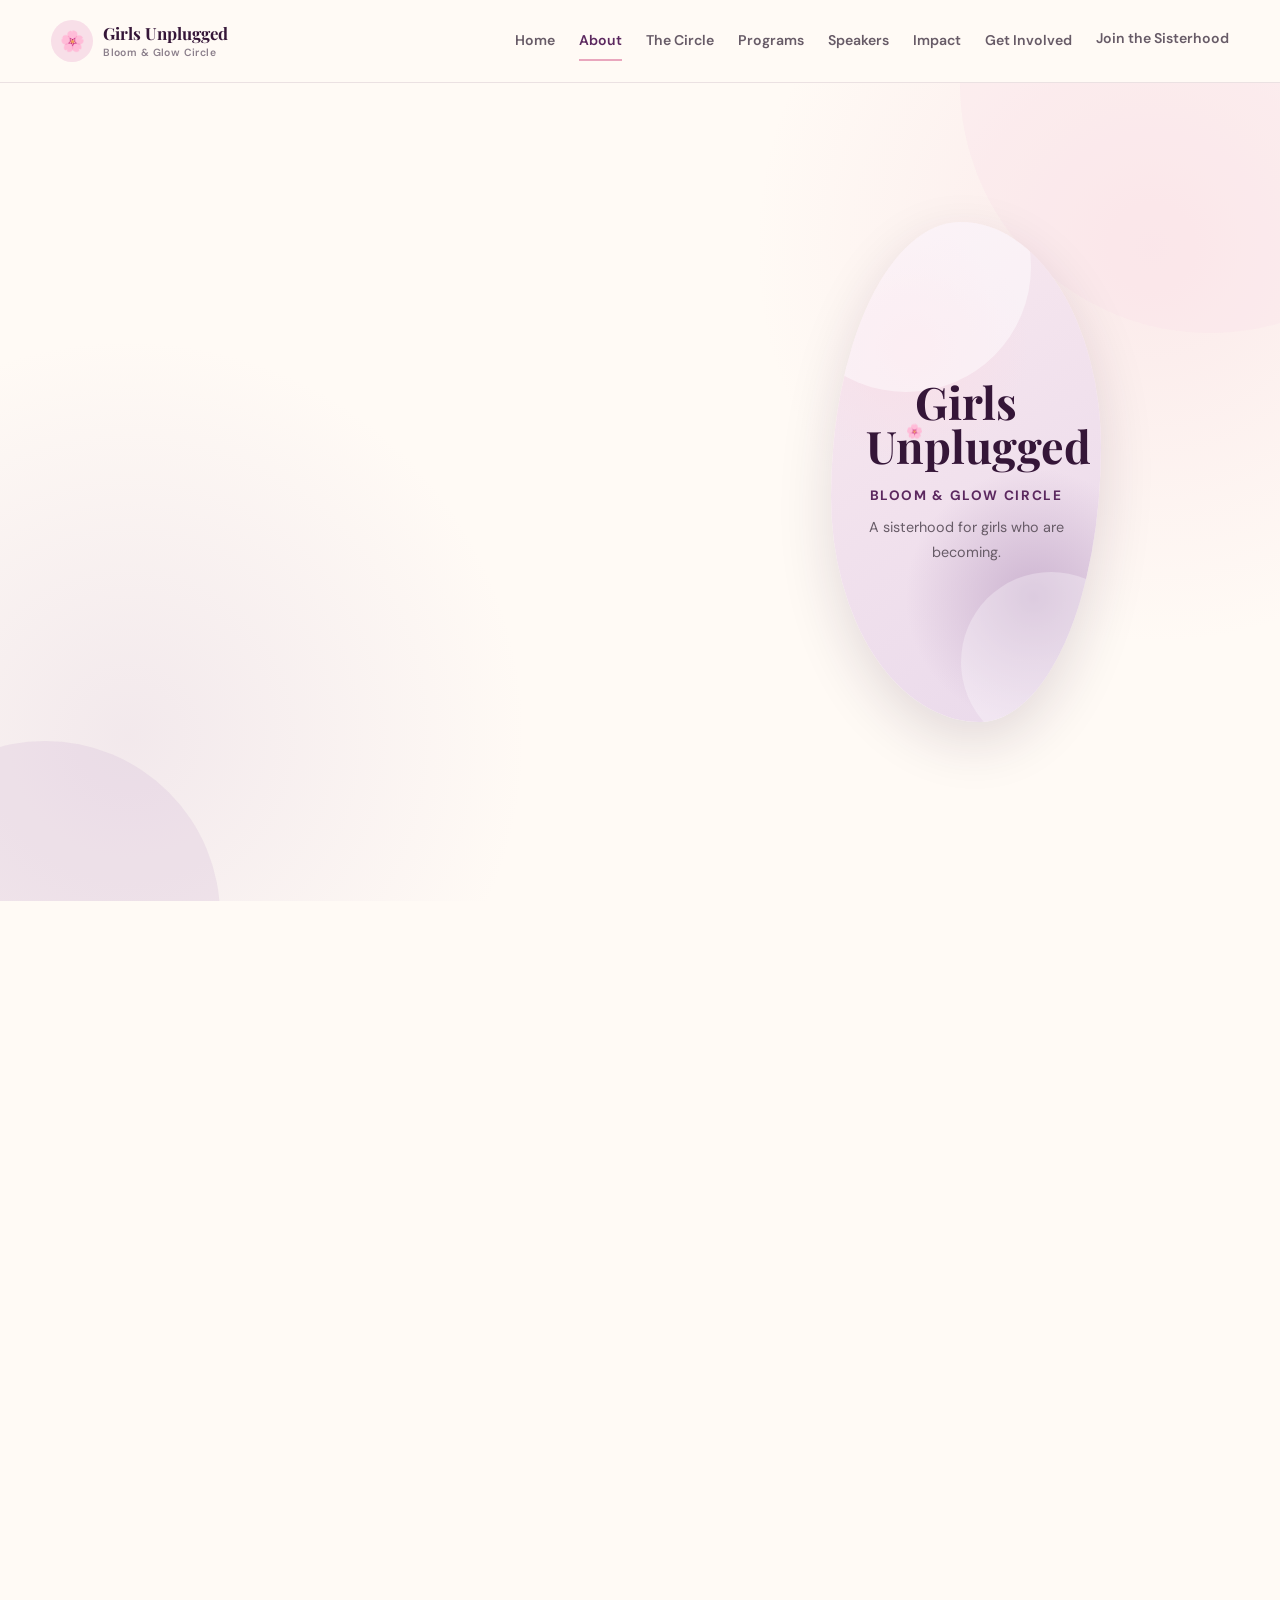
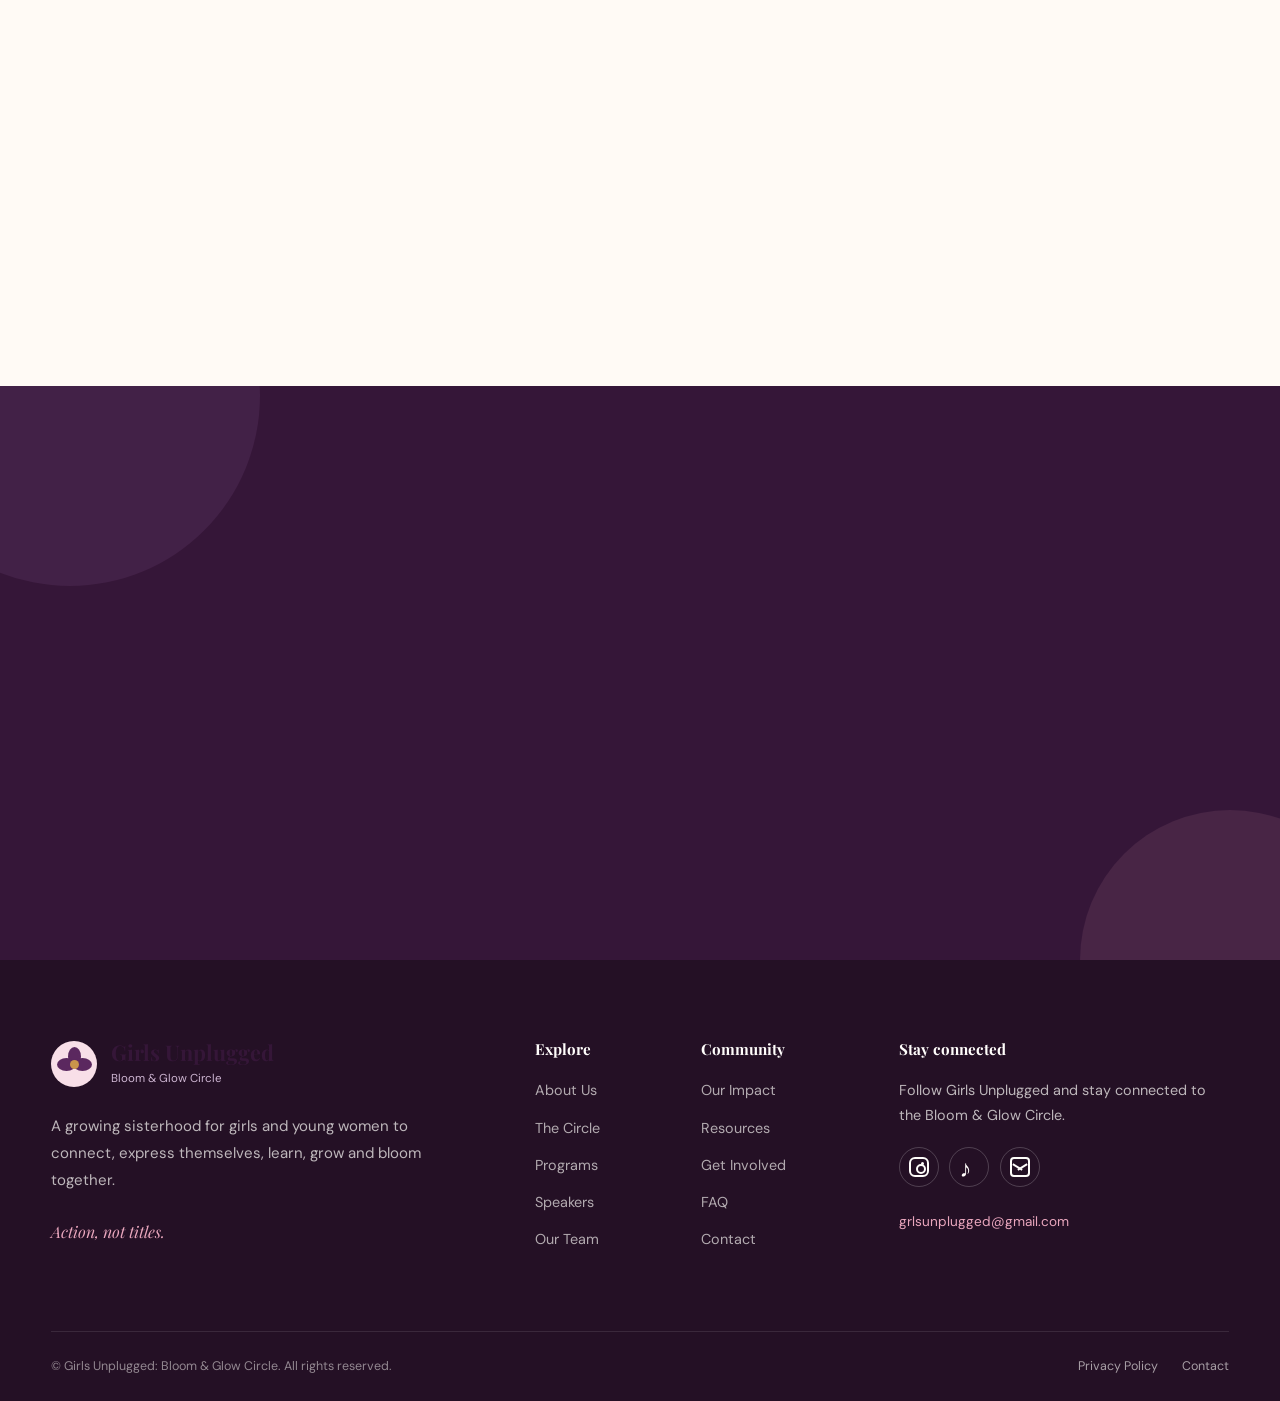
==== commit 10e5e729: "Update about.html" ====
--- a/about.html
+++ b/about.html
@@ -1184,6 +1184,7 @@
 
   <script src="script.js"></script>
   <script src="navigation.js"></script>
+  <script src="animation.js"></script>
 
 </body>
 </html>
--- a/style.css
+++ b/style.css
@@ -3860,7 +3860,7 @@
   content: "♪";
   font-size: 1.5rem;
   line-height: 1;
-  align: centre;
+  align-items: centre;
 }
 
 /* Email */
@@ -4511,3 +4511,829 @@
 .faq-answer[hidden] {
   display: none !important;
 }
+
+
+/* =========================================
+   TEAM PAGE
+========================================= */
+
+.team-section-intro {
+    max-width: 760px;
+    margin: 0 auto 55px;
+    text-align: center;
+}
+
+.team-section-intro .section-label {
+    justify-content: center;
+}
+
+.team-section-intro h2 {
+    margin-bottom: 18px;
+}
+
+.team-section-intro p {
+    max-width: 700px;
+    margin: 0 auto 14px;
+}
+
+
+/* Team grid */
+
+.team-grid {
+    display: grid;
+    grid-template-columns:
+        repeat(3, minmax(0, 1fr));
+    gap: 25px;
+}
+
+
+/* Team card */
+
+.team-card {
+    overflow: hidden;
+
+    background: var(--white);
+    border: 1px solid var(--border);
+    border-radius: var(--radius-lg);
+
+    box-shadow: var(--shadow-sm);
+
+    transition:
+        transform var(--transition),
+        box-shadow var(--transition);
+}
+
+.team-card:hover {
+    transform: translateY(-7px);
+    box-shadow: var(--shadow-lg);
+}
+
+
+/* Team image */
+
+.team-card-image {
+    width: 100%;
+    min-height: 300px;
+
+    display: flex;
+    align-items: center;
+    justify-content: center;
+
+    overflow: hidden;
+
+    background:
+        linear-gradient(
+            145deg,
+            var(--soft-pink),
+            var(--soft-lavender)
+        );
+}
+
+.team-card-image img {
+    width: 100%;
+    height: 300px;
+
+    object-fit: cover;
+}
+
+
+/* Image placeholder */
+
+.image-placeholder {
+    width: 100%;
+    min-height: 300px;
+
+    display: flex;
+    flex-direction: column;
+    align-items: center;
+    justify-content: center;
+
+    padding: 30px;
+
+    text-align: center;
+
+    background:
+        radial-gradient(
+            circle at 30% 25%,
+            var(--soft-pink),
+            transparent 30%
+        ),
+        radial-gradient(
+            circle at 75% 75%,
+            var(--soft-lavender),
+            transparent 35%
+        ),
+        var(--cream);
+}
+
+.placeholder-icon {
+    width: 70px;
+    height: 70px;
+
+    display: flex;
+    align-items: center;
+    justify-content: center;
+
+    margin-bottom: 15px;
+
+    border-radius: 50%;
+
+    background: var(--white);
+
+    color: var(--plum);
+
+    font-size: 2rem;
+
+    box-shadow: var(--shadow-sm);
+}
+
+.image-placeholder p {
+    color: var(--text-light);
+    font-size: 0.85rem;
+}
+
+
+/* Team content */
+
+.team-card-content {
+    padding: 28px 25px 30px;
+}
+
+.team-card-role {
+    display: block;
+
+    margin-bottom: 8px;
+
+    color: var(--plum);
+
+    font-size: 0.72rem;
+    font-weight: 700;
+
+    letter-spacing: 0.1em;
+    text-transform: uppercase;
+}
+
+.team-card h3 {
+    margin-bottom: 12px;
+
+    font-size: 1.45rem;
+}
+
+.team-card-content > p {
+    line-height: 1.75;
+}
+
+
+/* Social links */
+
+.team-card-socials {
+    display: flex;
+    flex-wrap: wrap;
+
+    gap: 10px;
+
+    margin-top: 20px;
+}
+
+.team-card-socials a {
+    display: inline-flex;
+    align-items: center;
+    justify-content: center;
+
+    padding: 8px 13px;
+
+    border-radius: 999px;
+
+    background: var(--soft-lavender);
+
+    color: var(--plum);
+
+    font-size: 0.78rem;
+    font-weight: 700;
+
+    transition:
+        background var(--transition),
+        color var(--transition),
+        transform var(--transition);
+}
+
+.team-card-socials a:hover {
+    background: var(--plum);
+    color: var(--white);
+
+    transform: translateY(-2px);
+}
+
+
+/* =========================================
+   TEAM VALUES
+========================================= */
+
+.values-grid {
+    display: grid;
+
+    grid-template-columns:
+        repeat(4, minmax(0, 1fr));
+
+    gap: 20px;
+}
+
+.value-card {
+    padding: 30px 25px;
+
+    background: var(--white);
+
+    border: 1px solid var(--border);
+    border-radius: var(--radius-lg);
+
+    box-shadow: var(--shadow-sm);
+
+    transition:
+        transform var(--transition),
+        box-shadow var(--transition);
+}
+
+.value-card:hover {
+    transform: translateY(-5px);
+    box-shadow: var(--shadow-md);
+}
+
+.card-number {
+    display: block;
+
+    margin-bottom: 18px;
+
+    color: var(--pink);
+
+    font-family:
+        'Playfair Display',
+        serif;
+
+    font-size: 1.4rem;
+    font-weight: 700;
+}
+
+.value-card h3 {
+    margin-bottom: 12px;
+
+    font-size: 1.4rem;
+}
+
+.value-card p {
+    line-height: 1.7;
+}
+
+
+/* =========================================
+   FOUNDER SECTION
+========================================= */
+
+.founder-section {
+    overflow: hidden;
+}
+
+.founder-section .split-content {
+    max-width: 620px;
+}
+
+.founder-section .split-content h2 {
+    margin-bottom: 8px;
+}
+
+.founder-section .role {
+    margin-bottom: 22px;
+
+    color: var(--plum);
+
+    font-weight: 700;
+}
+
+.founder-section .split-content > p {
+    margin-bottom: 18px;
+
+    line-height: 1.8;
+}
+
+.founder-quote {
+    margin-top: 25px !important;
+    padding: 20px 22px;
+
+    border-left: 4px solid var(--pink);
+    border-radius: 0 15px 15px 0;
+
+    background: var(--soft-pink);
+
+    color: var(--deep-plum) !important;
+
+    font-family:
+        'Playfair Display',
+        serif;
+
+    font-size: 1.1rem;
+    font-style: italic;
+    line-height: 1.7;
+}
+
+.founder-section .image-placeholder {
+    min-height: 430px;
+
+    border-radius: var(--radius-lg);
+}
+
+
+/* =========================================
+   GENERAL BUTTON COMPATIBILITY
+   For Team + Contact pages
+========================================= */
+
+.button {
+    display: inline-flex;
+
+    align-items: center;
+    justify-content: center;
+
+    gap: 8px;
+
+    min-height: 50px;
+
+    padding: 13px 24px;
+
+    border: 0;
+    border-radius: 999px;
+
+    font: inherit;
+
+    font-size: 0.92rem;
+    font-weight: 700;
+
+    text-decoration: none;
+
+    cursor: pointer;
+
+    transition:
+        transform var(--transition),
+        box-shadow var(--transition),
+        background var(--transition),
+        color var(--transition);
+}
+
+.button:hover {
+    transform: translateY(-3px);
+}
+
+.primary-button {
+    background: var(--plum);
+    color: var(--white);
+
+    box-shadow: var(--shadow-sm);
+}
+
+.primary-button:hover {
+    background: var(--deep-plum);
+
+    box-shadow: var(--shadow-md);
+}
+
+
+/* =========================================
+   CONTACT PAGE
+========================================= */
+
+.contact-hero {
+    padding: 110px 0 70px;
+
+    text-align: center;
+}
+
+.contact-hero h1 {
+    max-width: 760px;
+
+    margin:
+        15px auto 20px;
+}
+
+.contact-hero p {
+    max-width: 650px;
+
+    margin: 0 auto;
+
+    line-height: 1.8;
+}
+
+
+/* Contact section */
+
+.contact-section {
+    padding: 70px 0 100px;
+}
+
+
+/* Contact cards */
+
+.contact-grid {
+    display: grid;
+
+    grid-template-columns:
+        repeat(3, minmax(0, 1fr));
+
+    gap: 25px;
+
+    margin-bottom: 75px;
+}
+
+.contact-card {
+    padding: 32px 25px;
+
+    text-align: center;
+
+    background: var(--white);
+
+    border: 1px solid var(--border);
+    border-radius: var(--radius-lg);
+
+    box-shadow: var(--shadow-sm);
+
+    transition:
+        transform var(--transition),
+        box-shadow var(--transition);
+}
+
+.contact-card:hover {
+    transform: translateY(-6px);
+
+    box-shadow: var(--shadow-md);
+}
+
+.contact-icon {
+    width: 62px;
+    height: 62px;
+
+    display: flex;
+    align-items: center;
+    justify-content: center;
+
+    margin:
+        0 auto 18px;
+
+    border-radius: 50%;
+
+    background: var(--soft-pink);
+
+    font-size: 1.6rem;
+}
+
+.contact-card h3 {
+    margin-bottom: 10px;
+}
+
+.contact-card p {
+    margin-bottom: 18px;
+
+    line-height: 1.7;
+}
+
+.contact-card a {
+    color: var(--plum);
+
+    font-weight: 700;
+
+    overflow-wrap: anywhere;
+}
+
+.contact-card a:hover {
+    text-decoration: underline;
+}
+
+
+/* Contact form layout */
+
+.contact-form-section {
+    display: grid;
+
+    grid-template-columns:
+        minmax(0, 0.85fr)
+        minmax(0, 1.15fr);
+
+    gap: 55px;
+
+    align-items: start;
+}
+
+.contact-form-intro {
+    padding-top: 10px;
+}
+
+.contact-form-intro h2 {
+    margin:
+        12px 0 18px;
+}
+
+.contact-form-intro p {
+    margin-bottom: 22px;
+
+    line-height: 1.8;
+}
+
+.contact-form-note {
+    padding: 18px 20px;
+
+    border-left: 4px solid var(--pink);
+    border-radius: 0 15px 15px 0;
+
+    background: var(--soft-pink);
+
+    color: var(--deep-plum);
+
+    line-height: 1.7;
+}
+
+
+/* Form wrapper */
+
+.contact-form-wrapper {
+    padding: 34px;
+
+    background: var(--white);
+
+    border: 1px solid var(--border);
+    border-radius: var(--radius-lg);
+
+    box-shadow: var(--shadow-md);
+}
+
+.contact-form {
+    display: flex;
+    flex-direction: column;
+
+    gap: 20px;
+}
+
+.contact-form .form-group {
+    margin-bottom: 0;
+}
+
+.contact-form .form-group label {
+    display: block;
+
+    margin-bottom: 8px;
+
+    color: var(--deep-plum);
+
+    font-weight: 700;
+}
+
+.contact-form input,
+.contact-form textarea {
+    width: 100%;
+
+    padding: 14px 16px;
+
+    border: 1px solid
+        rgba(91, 40, 95, 0.15);
+
+    border-radius: 12px;
+
+    background: var(--warm-white);
+
+    color: var(--text-dark);
+
+    outline: none;
+
+    transition:
+        border-color var(--transition),
+        box-shadow var(--transition);
+}
+
+.contact-form input:focus,
+.contact-form textarea:focus {
+    border-color: var(--plum);
+
+    box-shadow:
+        0 0 0 4px
+        rgba(91, 40, 95, 0.09);
+}
+
+.contact-form textarea {
+    min-height: 160px;
+
+    resize: vertical;
+}
+
+.contact-submit {
+    width: 100%;
+}
+
+
+/* =========================================
+   CONTACT FAQ CTA
+========================================= */
+
+.contact-faq {
+    margin-top: 75px;
+
+    padding: 50px 30px;
+
+    text-align: center;
+
+    border-radius: var(--radius-lg);
+
+    background: var(--soft-pink);
+}
+
+.contact-faq h2 {
+    max-width: 650px;
+
+    margin:
+        12px auto 15px;
+}
+
+.contact-faq p {
+    max-width: 620px;
+
+    margin:
+        0 auto 25px;
+
+    line-height: 1.8;
+}
+
+
+/* =========================================
+   FLOATING FAQ
+========================================= */
+
+.faq-float {
+    position: fixed;
+
+    right: 22px;
+    bottom: 22px;
+
+    z-index: 999;
+
+    display: flex;
+    align-items: center;
+
+    gap: 10px;
+
+    padding: 9px 15px 9px 9px;
+
+    border: 1px solid var(--border);
+    border-radius: 999px;
+
+    background: var(--white);
+
+    color: var(--plum);
+
+    font-weight: 700;
+
+    box-shadow: var(--shadow-md);
+
+    transition:
+        transform var(--transition),
+        box-shadow var(--transition);
+}
+
+.faq-float:hover {
+    transform: translateY(-4px);
+
+    box-shadow: var(--shadow-lg);
+}
+
+.faq-float-girl {
+    position: relative;
+
+    width: 43px;
+    height: 43px;
+
+    display: flex;
+    align-items: center;
+    justify-content: center;
+
+    border-radius: 50%;
+
+    background: var(--soft-pink);
+
+    font-size: 1.35rem;
+}
+
+.faq-float-question {
+    position: absolute;
+
+    top: -6px;
+    right: -5px;
+
+    width: 19px;
+    height: 19px;
+
+    display: flex;
+    align-items: center;
+    justify-content: center;
+
+    border-radius: 50%;
+
+    background: var(--plum);
+
+    color: var(--white);
+
+    font-size: 0.7rem;
+    font-weight: 800;
+}
+
+
+/* =========================================
+   TEAM + CONTACT RESPONSIVE
+========================================= */
+
+@media (max-width: 1000px) {
+
+    .team-grid {
+        grid-template-columns:
+            repeat(2, minmax(0, 1fr));
+    }
+
+    .values-grid {
+        grid-template-columns:
+            repeat(2, minmax(0, 1fr));
+    }
+
+    .contact-grid {
+        grid-template-columns:
+            repeat(2, minmax(0, 1fr));
+    }
+
+}
+
+
+@media (max-width: 800px) {
+
+    .contact-form-section {
+        grid-template-columns: 1fr;
+
+        gap: 40px;
+    }
+
+}
+
+
+@media (max-width: 650px) {
+
+    .team-grid,
+    .values-grid,
+    .contact-grid {
+        grid-template-columns: 1fr;
+    }
+
+    .team-card-image,
+    .image-placeholder {
+        min-height: 270px;
+    }
+
+    .team-card-image img {
+        height: 270px;
+    }
+
+    .team-card-content {
+        padding: 25px 20px;
+    }
+
+    .contact-hero {
+        padding:
+            75px 0 50px;
+    }
+
+    .contact-section {
+        padding:
+            50px 0 75px;
+    }
+
+    .contact-card {
+        padding: 28px 20px;
+    }
+
+    .contact-form-wrapper {
+        padding: 24px 18px;
+    }
+
+    .contact-faq {
+        margin-top: 55px;
+
+        padding:
+            38px 20px;
+    }
+
+    .faq-float {
+        right: 14px;
+        bottom: 14px;
+
+        padding: 7px;
+    }
+
+    .faq-float-text {
+        display: none;
+    }
+
+    .faq-float-girl {
+        width: 46px;
+        height: 46px;
+    }
+
+}
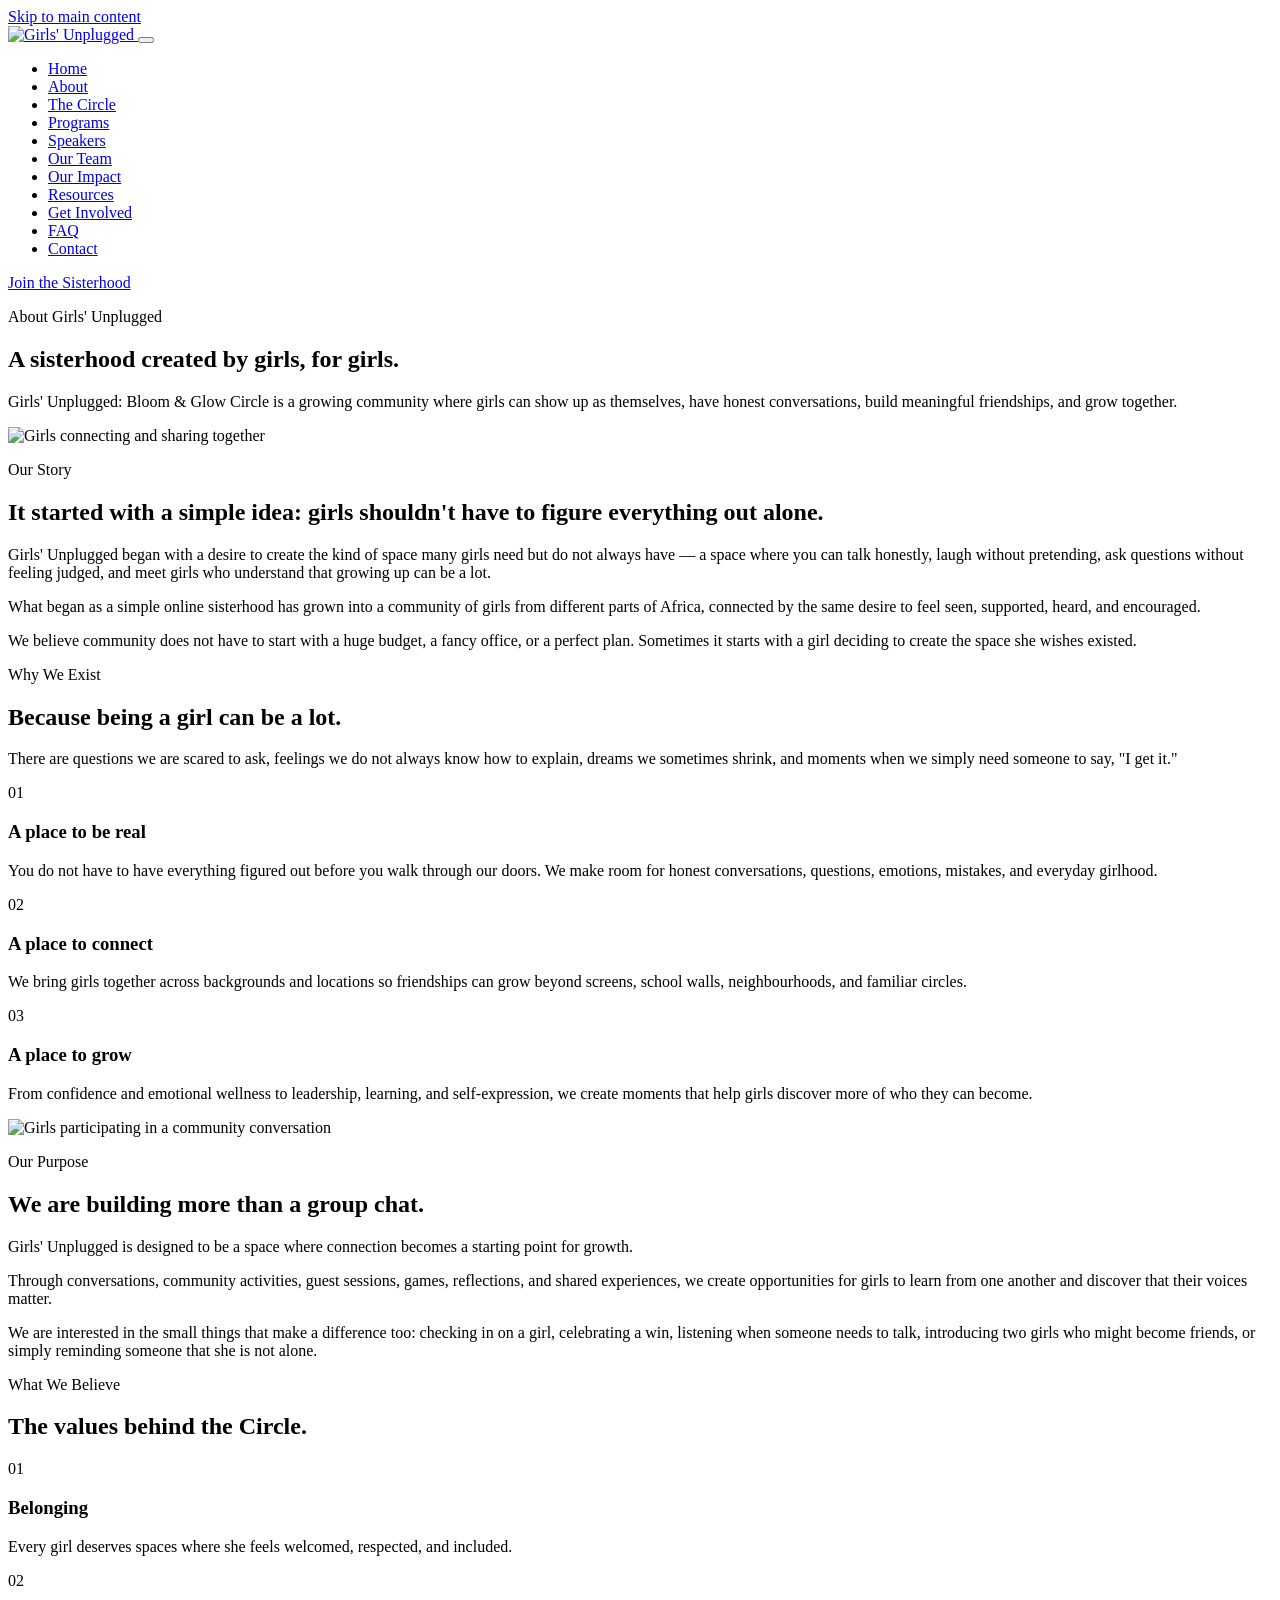
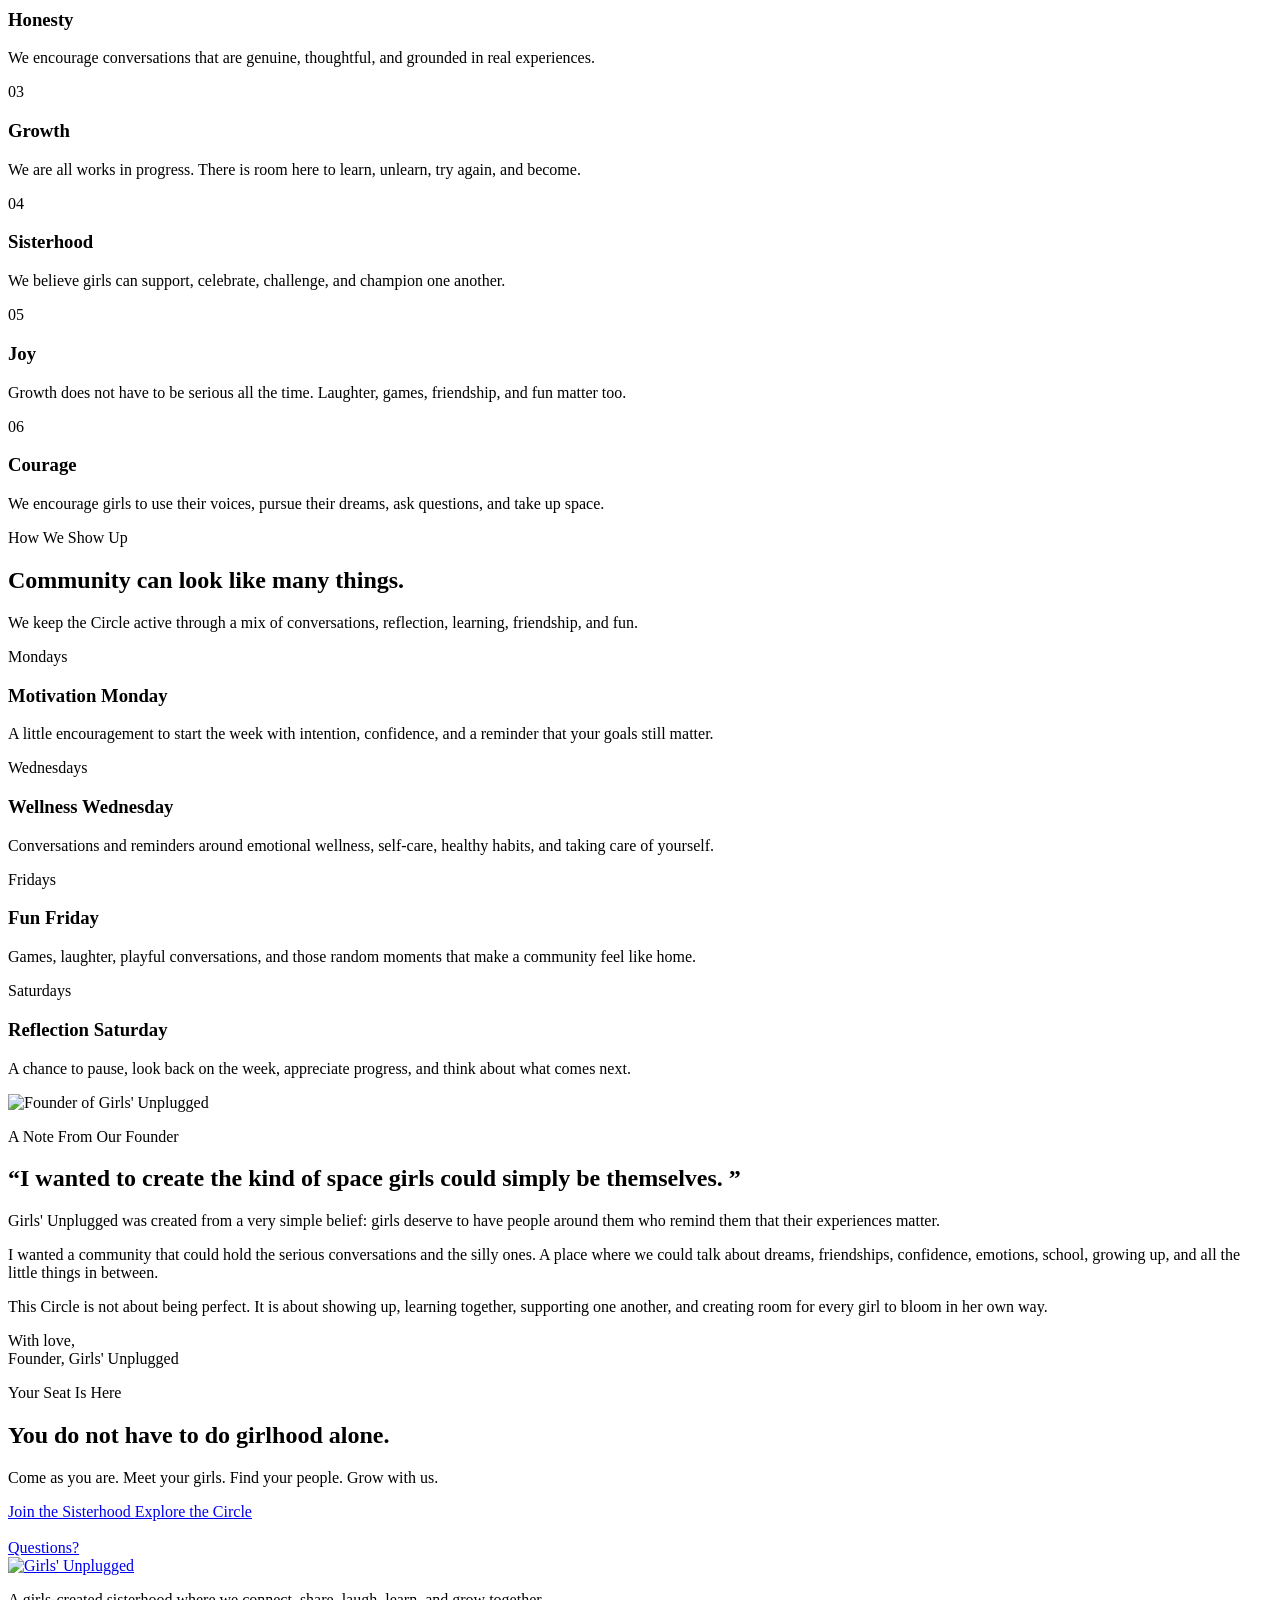
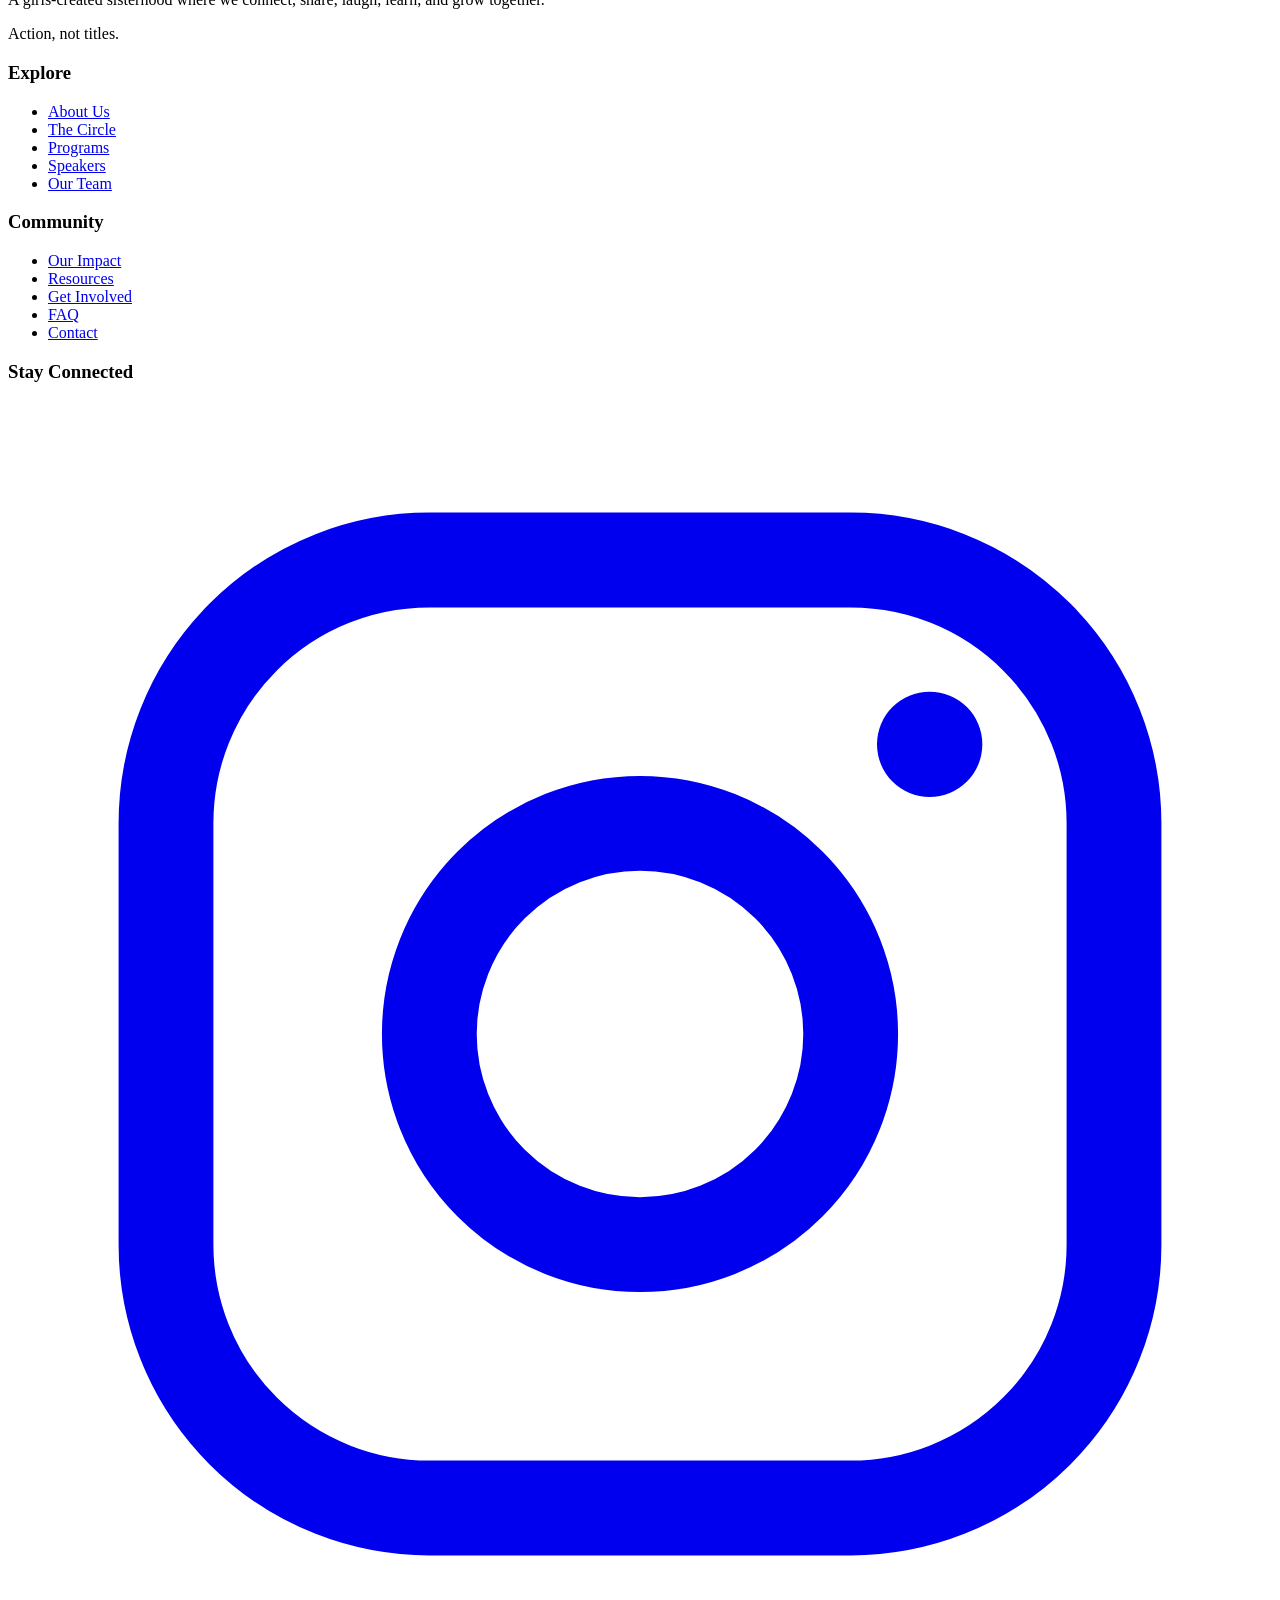
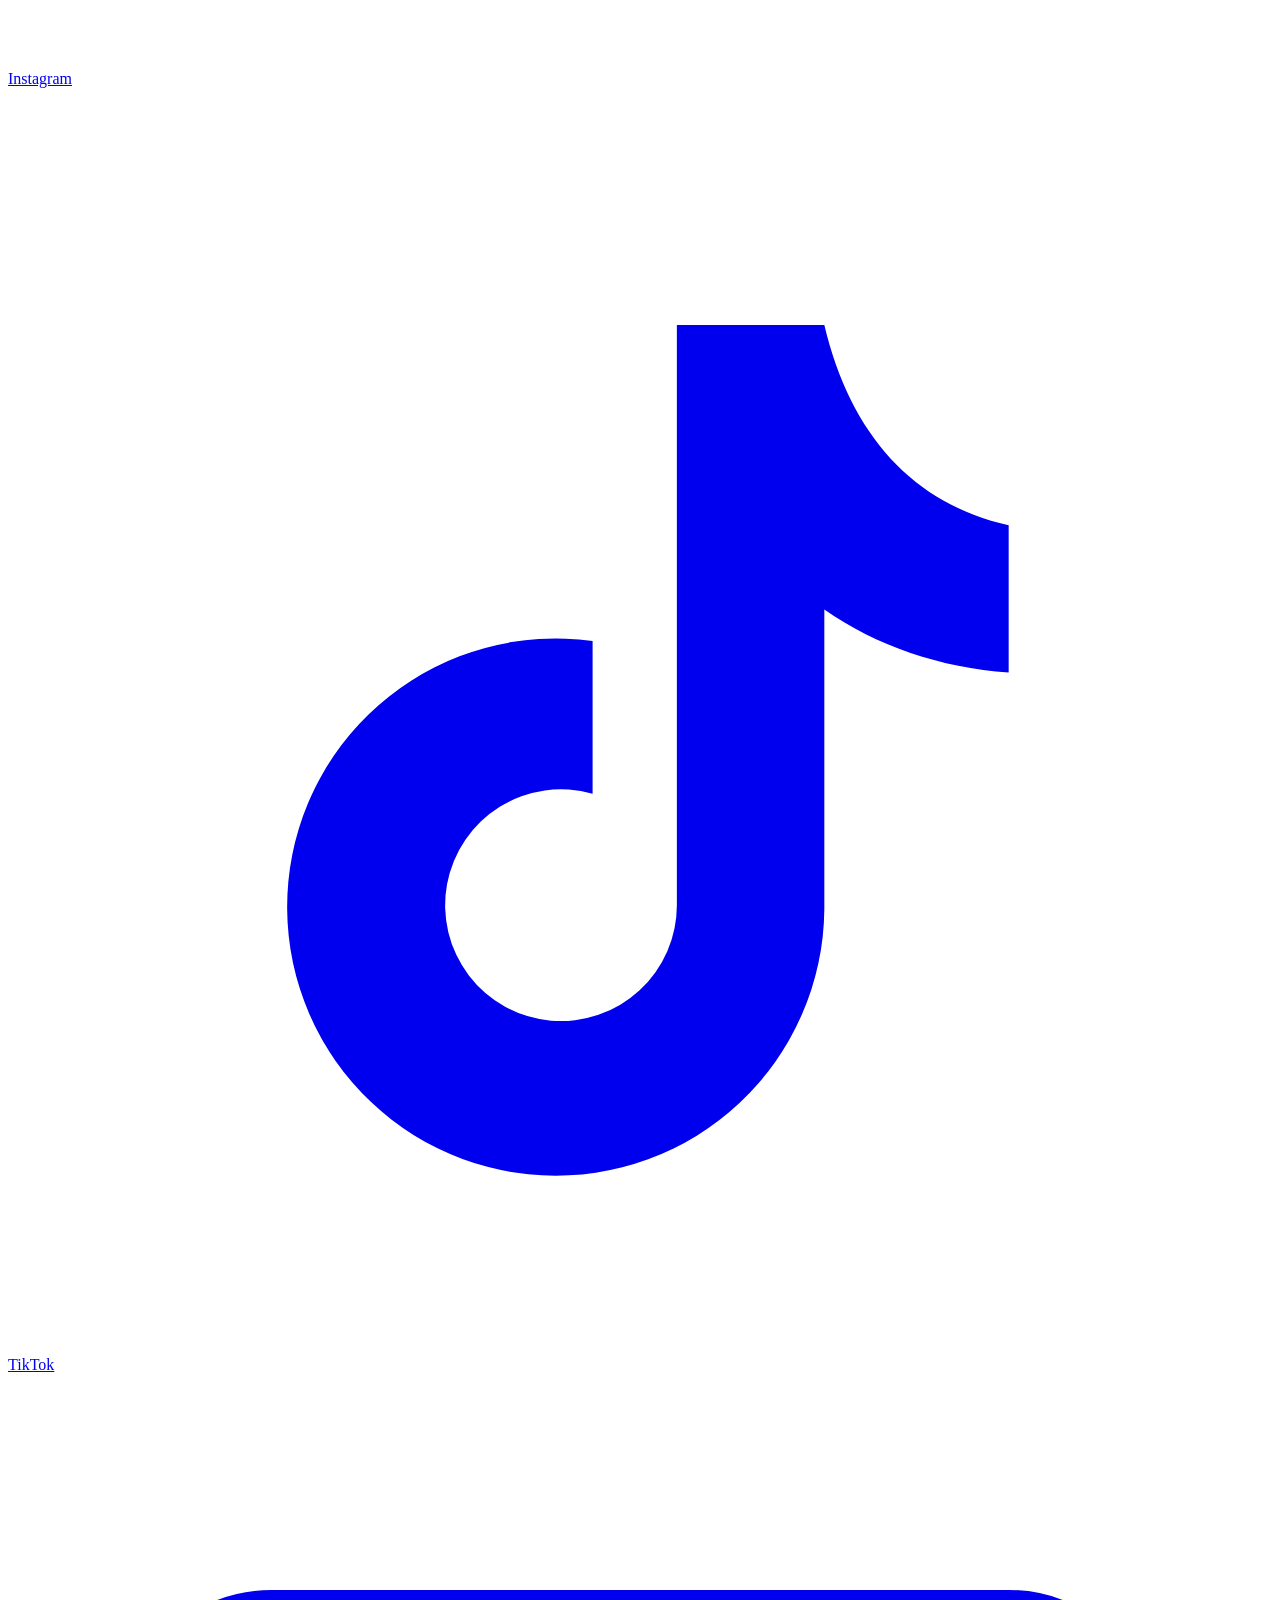
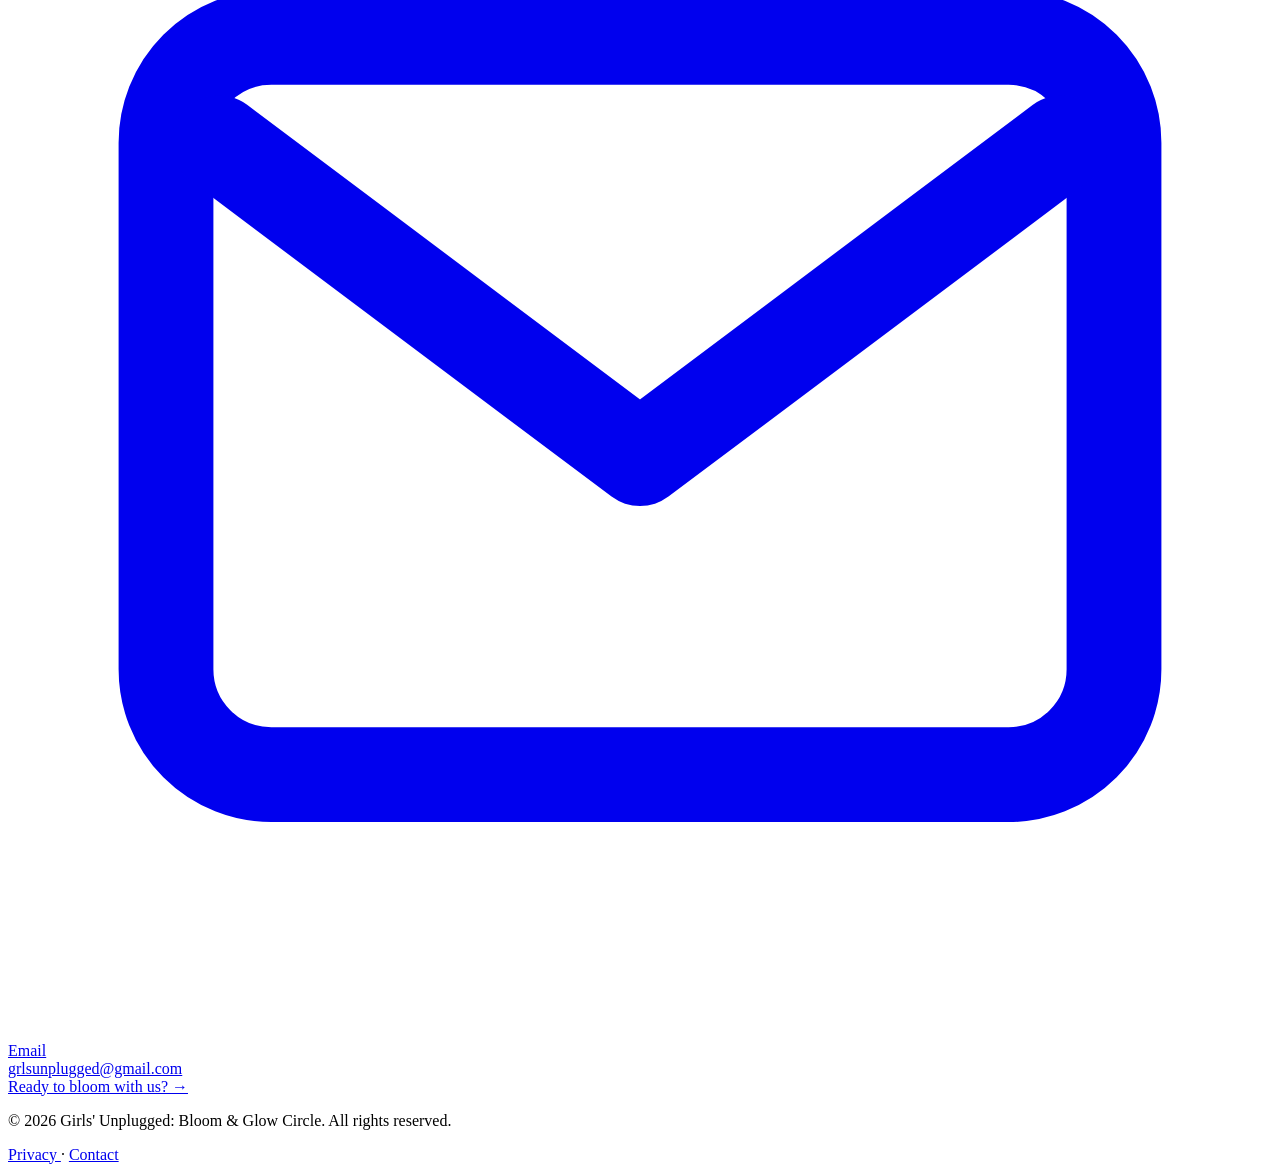
==== commit 96dfbf60: "Create about.html" ====
--- a/about.html
+++ b/about.html
@@ -8,1183 +8,1308 @@
     content="width=device-width, initial-scale=1.0"
   >
 
-  <title>About Us | Girls Unplugged</title>
-
   <meta
     name="description"
-    content="Learn about Girls Unplugged: Bloom & Glow Circle, our story, values, purpose and the sisterhood we are building for girls and young women."
+    content="Learn the story behind Girls' Unplugged: Bloom & Glow Circle, why it exists, and the values shaping our girls-created sisterhood."
   >
 
   <meta
     name="keywords"
-    content="Girls Unplugged, Bloom and Glow Circle, girls empowerment, sisterhood, girls community, young women"
-  >
-
-  <meta name="theme-color" content="#5b285f">
-
-  <link rel="preconnect" href="https://fonts.googleapis.com">
-  <link rel="preconnect" href="https://fonts.gstatic.com" crossorigin>
+    content="Girls' Unplugged, Bloom and Glow Circle, girls empowerment, girls community, African girls, sisterhood, youth leadership"
+  >
+
+  <meta
+    name="author"
+    content="Girls' Unplugged: Bloom & Glow Circle"
+  >
+
+  <meta
+    property="og:title"
+    content="About Us | Girls' Unplugged"
+  >
+
+  <meta
+    property="og:description"
+    content="Discover the story, purpose, values, and people behind Girls' Unplugged: Bloom & Glow Circle."
+  >
+
+  <meta
+    property="og:type"
+    content="website"
+  >
+
+  <meta
+    property="og:url"
+    content="https://tunrayo-dev.github.io/grls.unplugged/about.html"
+  >
+
+  <meta
+    property="og:image"
+    content="assets/images/general/about-placeholder.jpg"
+  >
 
   <link
-  href="https://fonts.googleapis.com/css2?family=Caveat:wght@500;600;700&family=DM+Sans:wght@400;500;600;700&family=Playfair+Display:wght@500;600;700&display=swap"
-  rel="stylesheet"
->
-  <link rel="stylesheet" href="style.css">
-  <link rel="stylesheet" href="responsive.css">
-  <link rel="stylesheet" href="animations.css">
+    rel="canonical"
+    href="https://tunrayo-dev.github.io/grls.unplugged/about.html"
+  >
+
+  <title>
+    About Us | Girls' Unplugged: Bloom & Glow Circle
+  </title>
+
+  <!-- Google Fonts -->
+  <link
+    rel="preconnect"
+    href="https://fonts.googleapis.com"
+  >
+
+  <link
+    rel="preconnect"
+    href="https://fonts.gstatic.com"
+    crossorigin
+  >
+
+  <link
+    href="https://fonts.googleapis.com/css2?family=Caveat:wght@400;500;600;700&family=DM+Sans:wght@400;500;600;700&family=Playfair+Display:wght@500;600;700&display=swap"
+    rel="stylesheet"
+  >
+
+  <!-- Site Styles -->
+  <link rel="stylesheet" href="css/style.css">
+  <link rel="stylesheet" href="css/responsive.css">
+  <link rel="stylesheet" href="css/animations.css">
 </head>
 
 <body>
 
-  <main>
-
-    <!-- =====================================
-         HEADER
-    ====================================== -->
-
-    <header class="site-header">
-
-      <div class="container nav-container">
-
-        <a href="index.html" class="site-logo" aria-label="Girls Unplugged home">
-
-          <span class="logo-mark" aria-hidden="true">
-            🌸
-          </span>
-
-          <span class="logo-text">
-            <strong>Girls Unplugged</strong>
-            <small>Bloom & Glow Circle</small>
-          </span>
-
+  <!-- Skip Navigation -->
+  <a
+    href="#main-content"
+    class="skip-link"
+  >
+    Skip to main content
+  </a>
+
+
+  <!-- =========================================================
+       SITE HEADER
+  ========================================================== -->
+  <header class="site-header">
+
+    <div class="container header-inner">
+
+      <!-- Logo -->
+      <a
+        href="index.html"
+        class="site-logo"
+        aria-label="Girls' Unplugged home"
+      >
+        <img
+          src="assets/logo/girls-unplugged-logo.svg"
+          alt="Girls' Unplugged"
+          class="site-logo-image"
+        >
+      </a>
+
+
+      <!-- Mobile Menu Button -->
+      <button
+        class="mobile-menu-toggle"
+        type="button"
+        aria-label="Open navigation menu"
+        aria-expanded="false"
+        aria-controls="primary-navigation"
+      >
+        <span></span>
+        <span></span>
+        <span></span>
+      </button>
+
+
+      <!-- Navigation -->
+      <nav
+        class="primary-navigation"
+        id="primary-navigation"
+        aria-label="Primary navigation"
+      >
+
+        <ul class="nav-list">
+
+          <li class="nav-item">
+            <a
+              href="index.html"
+              class="nav-link"
+            >
+              Home
+            </a>
+          </li>
+
+          <li class="nav-item">
+            <a
+              href="about.html"
+              class="nav-link"
+              aria-current="page"
+            >
+              About
+            </a>
+          </li>
+
+          <li class="nav-item">
+            <a
+              href="circle.html"
+              class="nav-link"
+            >
+              The Circle
+            </a>
+          </li>
+
+          <li class="nav-item">
+            <a
+              href="programs.html"
+              class="nav-link"
+            >
+              Programs
+            </a>
+          </li>
+
+          <li class="nav-item">
+            <a
+              href="speakers.html"
+              class="nav-link"
+            >
+              Speakers
+            </a>
+          </li>
+
+
+          <!-- Mobile Navigation Items -->
+
+          <li class="nav-item nav-item-mobile-only">
+            <a
+              href="team.html"
+              class="nav-link"
+            >
+              Our Team
+            </a>
+          </li>
+
+          <li class="nav-item nav-item-mobile-only">
+            <a
+              href="impact.html"
+              class="nav-link"
+            >
+              Our Impact
+            </a>
+          </li>
+
+          <li class="nav-item nav-item-mobile-only">
+            <a
+              href="resources.html"
+              class="nav-link"
+            >
+              Resources
+            </a>
+          </li>
+
+          <li class="nav-item nav-item-mobile-only">
+            <a
+              href="get-involved.html"
+              class="nav-link"
+            >
+              Get Involved
+            </a>
+          </li>
+
+          <li class="nav-item nav-item-mobile-only">
+            <a
+              href="faq.html"
+              class="nav-link"
+            >
+              FAQ
+            </a>
+          </li>
+
+          <li class="nav-item nav-item-mobile-only">
+            <a
+              href="contact.html"
+              class="nav-link"
+            >
+              Contact
+            </a>
+          </li>
+
+        </ul>
+
+
+        <!-- Header CTA -->
+        <a
+          href="get-involved.html"
+          class="btn btn-primary nav-cta"
+        >
+          Join the Sisterhood
         </a>
 
-
-        <nav class="nav-links" aria-label="Main navigation">
-
-          <a href="index.html">Home</a>
-          <a href="about.html" class="active">About</a>
-          <a href="circle.html">The Circle</a>
-          <a href="programs.html">Programs</a>
-          <a href="speakers.html">Speakers</a>
-          <a href="impact.html">Impact</a>
-          <a href="get-involved.html">Get Involved</a>
-
-          <a href="get-involved.html" class="nav-cta">
-            Join the Sisterhood
-          </a>
-
-        </nav>
-
-
-        <button
-          class="menu-toggle"
-          type="button"
-          aria-label="Open navigation menu"
-          aria-expanded="false"
-          aria-controls="mobile-menu"
+      </nav>
+
+    </div>
+
+  </header>
+
+
+  <!-- =========================================================
+       MAIN CONTENT
+  ========================================================== -->
+  <main id="main-content">
+
+
+    <!-- =======================================================
+         PAGE HERO
+    ======================================================== -->
+    <section class="page-hero section">
+
+      <div class="container">
+
+        <div class="page-hero-content">
+
+          <p class="eyebrow">
+            About Girls' Unplugged
+          </p>
+
+          <h1 class="page-title">
+            A sisterhood created by girls,
+            <span class="handwritten-accent">
+              for girls.
+            </span>
+          </h1>
+
+          <p class="page-hero-description">
+            Girls' Unplugged: Bloom &amp; Glow Circle is a growing
+            community where girls can show up as themselves, have
+            honest conversations, build meaningful friendships, and
+            grow together.
+          </p>
+
+        </div>
+
+      </div>
+
+    </section>
+
+
+    <!-- =======================================================
+         OUR STORY
+    ======================================================== -->
+    <section class="section story-section">
+
+      <div class="container">
+
+        <div class="split-section">
+
+          <div class="split-section-media">
+
+            <div class="image-frame image-frame-soft">
+
+              <img
+                src="assets/images/general/about-placeholder.jpg"
+                alt="Girls connecting and sharing together"
+                loading="lazy"
+              >
+
+            </div>
+
+          </div>
+
+
+          <div class="split-section-content">
+
+            <p class="eyebrow">
+              Our Story
+            </p>
+
+            <h2 class="section-heading">
+              It started with a simple idea:
+              <span class="handwritten-accent">
+                girls shouldn't have to figure everything out alone.
+              </span>
+            </h2>
+
+            <p>
+              Girls' Unplugged began with a desire to create the kind
+              of space many girls need but do not always have — a space
+              where you can talk honestly, laugh without pretending,
+              ask questions without feeling judged, and meet girls who
+              understand that growing up can be a lot.
+            </p>
+
+            <p>
+              What began as a simple online sisterhood has grown into
+              a community of girls from different parts of Africa,
+              connected by the same desire to feel seen, supported,
+              heard, and encouraged.
+            </p>
+
+            <p>
+              We believe community does not have to start with a huge
+              budget, a fancy office, or a perfect plan. Sometimes it
+              starts with a girl deciding to create the space she wishes
+              existed.
+            </p>
+
+          </div>
+
+        </div>
+
+      </div>
+
+    </section>
+
+
+    <!-- =======================================================
+         WHY WE EXIST
+    ======================================================== -->
+    <section class="section section-soft-pink">
+
+      <div class="container">
+
+        <div class="section-heading-centered">
+
+          <p class="eyebrow">
+            Why We Exist
+          </p>
+
+          <h2 class="section-heading">
+            Because being a girl can be
+            <span class="handwritten-accent">
+              a lot.
+            </span>
+          </h2>
+
+          <p class="section-lead">
+            There are questions we are scared to ask, feelings we do
+            not always know how to explain, dreams we sometimes shrink,
+            and moments when we simply need someone to say,
+            "I get it."
+          </p>
+
+        </div>
+
+
+        <div class="card-grid three-column-grid">
+
+          <article class="card">
+
+            <div class="card-content">
+
+              <p class="card-label">
+                01
+              </p>
+
+              <h3>
+                A place to be real
+              </h3>
+
+              <p>
+                You do not have to have everything figured out before
+                you walk through our doors. We make room for honest
+                conversations, questions, emotions, mistakes, and
+                everyday girlhood.
+              </p>
+
+            </div>
+
+          </article>
+
+
+          <article class="card">
+
+            <div class="card-content">
+
+              <p class="card-label">
+                02
+              </p>
+
+              <h3>
+                A place to connect
+              </h3>
+
+              <p>
+                We bring girls together across backgrounds and
+                locations so friendships can grow beyond screens,
+                school walls, neighbourhoods, and familiar circles.
+              </p>
+
+            </div>
+
+          </article>
+
+
+          <article class="card">
+
+            <div class="card-content">
+
+              <p class="card-label">
+                03
+              </p>
+
+              <h3>
+                A place to grow
+              </h3>
+
+              <p>
+                From confidence and emotional wellness to leadership,
+                learning, and self-expression, we create moments that
+                help girls discover more of who they can become.
+              </p>
+
+            </div>
+
+          </article>
+
+        </div>
+
+      </div>
+
+    </section>
+
+
+    <!-- =======================================================
+         OUR PURPOSE
+    ======================================================== -->
+    <section class="section">
+
+      <div class="container">
+
+        <div class="split-section split-section-reverse">
+
+          <div class="split-section-media">
+
+            <div class="image-frame">
+
+              <img
+                src="assets/images/circle/community-placeholder.jpg"
+                alt="Girls participating in a community conversation"
+                loading="lazy"
+              >
+
+            </div>
+
+          </div>
+
+
+          <div class="split-section-content">
+
+            <p class="eyebrow">
+              Our Purpose
+            </p>
+
+            <h2 class="section-heading">
+              We are building more than
+              <span class="handwritten-accent">
+                a group chat.
+              </span>
+            </h2>
+
+            <p>
+              Girls' Unplugged is designed to be a space where
+              connection becomes a starting point for growth.
+            </p>
+
+            <p>
+              Through conversations, community activities, guest
+              sessions, games, reflections, and shared experiences,
+              we create opportunities for girls to learn from one
+              another and discover that their voices matter.
+            </p>
+
+            <p>
+              We are interested in the small things that make a
+              difference too: checking in on a girl, celebrating a
+              win, listening when someone needs to talk, introducing
+              two girls who might become friends, or simply reminding
+              someone that she is not alone.
+            </p>
+
+          </div>
+
+        </div>
+
+      </div>
+
+    </section>
+
+
+    <!-- =======================================================
+         OUR VALUES
+    ======================================================== -->
+    <section class="section section-cream">
+
+      <div class="container">
+
+        <div class="section-heading-centered">
+
+          <p class="eyebrow">
+            What We Believe
+          </p>
+
+          <h2 class="section-heading">
+            The values behind the
+            <span class="handwritten-accent">
+              Circle.
+            </span>
+          </h2>
+
+        </div>
+
+
+        <div class="card-grid values-grid">
+
+          <article class="card value-card">
+
+            <div class="card-content">
+
+              <span class="value-number">
+                01
+              </span>
+
+              <h3>
+                Belonging
+              </h3>
+
+              <p>
+                Every girl deserves spaces where she feels welcomed,
+                respected, and included.
+              </p>
+
+            </div>
+
+          </article>
+
+
+          <article class="card value-card">
+
+            <div class="card-content">
+
+              <span class="value-number">
+                02
+              </span>
+
+              <h3>
+                Honesty
+              </h3>
+
+              <p>
+                We encourage conversations that are genuine,
+                thoughtful, and grounded in real experiences.
+              </p>
+
+            </div>
+
+          </article>
+
+
+          <article class="card value-card">
+
+            <div class="card-content">
+
+              <span class="value-number">
+                03
+              </span>
+
+              <h3>
+                Growth
+              </h3>
+
+              <p>
+                We are all works in progress. There is room here to
+                learn, unlearn, try again, and become.
+              </p>
+
+            </div>
+
+          </article>
+
+
+          <article class="card value-card">
+
+            <div class="card-content">
+
+              <span class="value-number">
+                04
+              </span>
+
+              <h3>
+                Sisterhood
+              </h3>
+
+              <p>
+                We believe girls can support, celebrate, challenge,
+                and champion one another.
+              </p>
+
+            </div>
+
+          </article>
+
+
+          <article class="card value-card">
+
+            <div class="card-content">
+
+              <span class="value-number">
+                05
+              </span>
+
+              <h3>
+                Joy
+              </h3>
+
+              <p>
+                Growth does not have to be serious all the time.
+                Laughter, games, friendship, and fun matter too.
+              </p>
+
+            </div>
+
+          </article>
+
+
+          <article class="card value-card">
+
+            <div class="card-content">
+
+              <span class="value-number">
+                06
+              </span>
+
+              <h3>
+                Courage
+              </h3>
+
+              <p>
+                We encourage girls to use their voices, pursue their
+                dreams, ask questions, and take up space.
+              </p>
+
+            </div>
+
+          </article>
+
+        </div>
+
+      </div>
+
+    </section>
+
+
+    <!-- =======================================================
+         HOW WE SHOW UP
+    ======================================================== -->
+    <section class="section">
+
+      <div class="container">
+
+        <div class="section-heading-centered">
+
+          <p class="eyebrow">
+            How We Show Up
+          </p>
+
+          <h2 class="section-heading">
+            Community can look like
+            <span class="handwritten-accent">
+              many things.
+            </span>
+          </h2>
+
+          <p class="section-lead">
+            We keep the Circle active through a mix of conversations,
+            reflection, learning, friendship, and fun.
+          </p>
+
+        </div>
+
+
+        <div class="card-grid four-column-grid">
+
+          <article class="card">
+
+            <div class="card-content">
+
+              <p class="card-label">
+                Mondays
+              </p>
+
+              <h3>
+                Motivation Monday
+              </h3>
+
+              <p>
+                A little encouragement to start the week with intention,
+                confidence, and a reminder that your goals still matter.
+              </p>
+
+            </div>
+
+          </article>
+
+
+          <article class="card">
+
+            <div class="card-content">
+
+              <p class="card-label">
+                Wednesdays
+              </p>
+
+              <h3>
+                Wellness Wednesday
+              </h3>
+
+              <p>
+                Conversations and reminders around emotional wellness,
+                self-care, healthy habits, and taking care of yourself.
+              </p>
+
+            </div>
+
+          </article>
+
+
+          <article class="card">
+
+            <div class="card-content">
+
+              <p class="card-label">
+                Fridays
+              </p>
+
+              <h3>
+                Fun Friday
+              </h3>
+
+              <p>
+                Games, laughter, playful conversations, and those
+                random moments that make a community feel like home.
+              </p>
+
+            </div>
+
+          </article>
+
+
+          <article class="card">
+
+            <div class="card-content">
+
+              <p class="card-label">
+                Saturdays
+              </p>
+
+              <h3>
+                Reflection Saturday
+              </h3>
+
+              <p>
+                A chance to pause, look back on the week, appreciate
+                progress, and think about what comes next.
+              </p>
+
+            </div>
+
+          </article>
+
+        </div>
+
+      </div>
+
+    </section>
+
+
+        <!-- =======================================================
+         FOUNDER MESSAGE
+    ======================================================== -->
+    <section class="section founder-message-section section-soft-lavender">
+
+      <div class="container">
+
+        <div class="split-section">
+
+          <div class="split-section-media">
+
+            <div class="image-frame image-frame-soft">
+
+              <img
+                src="assets/images/founder/founder-placeholder.jpg"
+                alt="Founder of Girls' Unplugged"
+                loading="lazy"
+              >
+
+            </div>
+
+          </div>
+
+
+          <div class="split-section-content">
+
+            <p class="eyebrow">
+              A Note From Our Founder
+            </p>
+
+            <h2 class="section-heading">
+              “I wanted to create the kind of space
+              <span class="handwritten-accent">
+                girls could simply be themselves.
+              </span>”
+            </h2>
+
+            <p>
+              Girls' Unplugged was created from a very simple belief:
+              girls deserve to have people around them who remind them
+              that their experiences matter.
+            </p>
+
+            <p>
+              I wanted a community that could hold the serious
+              conversations and the silly ones. A place where we could
+              talk about dreams, friendships, confidence, emotions,
+              school, growing up, and all the little things in between.
+            </p>
+
+            <p>
+              This Circle is not about being perfect. It is about
+              showing up, learning together, supporting one another,
+              and creating room for every girl to bloom in her own way.
+            </p>
+
+            <p class="founder-signature">
+              With love,<br>
+              <span>
+                Founder, Girls' Unplugged
+              </span>
+            </p>
+
+          </div>
+
+        </div>
+
+      </div>
+
+    </section>
+
+
+    <!-- =======================================================
+         COMMUNITY INVITATION
+    ======================================================== -->
+    <section class="section final-cta-section">
+
+      <div class="container">
+
+        <div class="final-cta">
+
+          <div class="final-cta-content">
+
+            <p class="eyebrow">
+              Your Seat Is Here
+            </p>
+
+            <h2>
+              You do not have to
+              <span class="handwritten-accent">
+                do girlhood alone.
+              </span>
+            </h2>
+
+            <p>
+              Come as you are. Meet your girls. Find your people.
+              Grow with us.
+            </p>
+
+          </div>
+
+
+          <div class="final-cta-actions">
+
+            <a
+              href="get-involved.html"
+              class="btn btn-primary"
+            >
+              Join the Sisterhood
+            </a>
+
+            <a
+              href="circle.html"
+              class="btn btn-outline"
+            >
+              Explore the Circle
+            </a>
+
+          </div>
+
+        </div>
+
+      </div>
+
+    </section>
+
+  </main>
+
+
+  <!-- =========================================================
+       FLOATING FAQ
+  ========================================================== -->
+  <a
+    href="faq.html"
+    class="floating-faq"
+    aria-label="Visit frequently asked questions"
+  >
+
+    <div class="floating-faq-image-wrapper">
+
+      <img
+        src="assets/images/general/faq-girl-placeholder.png"
+        alt=""
+        class="floating-faq-image"
+      >
+
+    </div>
+
+    <span class="floating-faq-bubble">
+      Questions?
+    </span>
+
+  </a>
+
+
+  <!-- =========================================================
+       SITE FOOTER
+  ========================================================== -->
+  <footer class="site-footer">
+
+    <div class="container footer-main">
+
+      <!-- Footer Brand -->
+      <div class="footer-brand">
+
+        <a
+          href="index.html"
+          class="footer-logo-link"
+          aria-label="Girls' Unplugged home"
         >
-          <span></span>
-          <span></span>
-          <span></span>
-        </button>
+          <img
+            src="assets/logo/girls-unplugged-logo-light.svg"
+            alt="Girls' Unplugged"
+            class="footer-logo"
+          >
+        </a>
+
+        <p class="footer-description">
+          A girls-created sisterhood where we connect, share, laugh,
+          learn, and grow together.
+        </p>
+
+        <p class="footer-motto">
+          Action, not titles.
+        </p>
 
       </div>
 
 
-      <div class="mobile-menu" id="mobile-menu">
-
-        <a href="index.html">Home</a>
-        <a href="about.html" class="active">About</a>
-        <a href="circle.html">The Circle</a>
-        <a href="programs.html">Programs</a>
-        <a href="speakers.html">Speakers</a>
-        <a href="team.html">Our Team</a>
-        <a href="impact.html">Our Impact</a>
-        <a href="resources.html">Resources</a>
-        <a href="get-involved.html">Get Involved</a>
-        <a href="faq.html">FAQ</a>
-        <a href="contact.html">Contact</a>
+      <!-- Explore -->
+      <div class="footer-column">
+
+        <h3 class="footer-heading">
+          Explore
+        </h3>
+
+        <ul class="footer-links">
+
+          <li>
+            <a href="about.html">
+              About Us
+            </a>
+          </li>
+
+          <li>
+            <a href="circle.html">
+              The Circle
+            </a>
+          </li>
+
+          <li>
+            <a href="programs.html">
+              Programs
+            </a>
+          </li>
+
+          <li>
+            <a href="speakers.html">
+              Speakers
+            </a>
+          </li>
+
+          <li>
+            <a href="team.html">
+              Our Team
+            </a>
+          </li>
+
+        </ul>
 
       </div>
 
-    </header>
-
-
-    <!-- =====================================
-         ABOUT HERO
-    ====================================== -->
-
-    <section class="hero">
-
-      <div class="container hero-content">
-
-        <div class="hero-text reveal">
-
-          <span class="section-label">
-            About Girls Unplugged
-          </span>
-
-          <h1>
-            More than a community.
-            <span>A sisterhood.</span>
-          </h1>
-
-          <p class="hero-description">
-            Girls Unplugged: Bloom & Glow Circle is a growing sisterhood
-            where girls and young women can connect, express themselves,
-            learn, grow and bloom together.
-          </p>
-
-          <div class="hero-buttons">
-
-            <a href="circle.html" class="btn btn-primary">
-              Explore the Circle
-            </a>
-
-            <a href="get-involved.html" class="btn btn-secondary">
-              Join the Sisterhood
-            </a>
-
-          </div>
-
-          <div class="hero-note">
-            <span
-              class="hero-note-icon icon-flower"
-              aria-hidden="true"
-            ></span>
-
-            <span>Bloom. Connect. Grow.</span>
-          </div>
-
-        </div>
-
-
-        <div class="hero-image reveal">
-
-          <div class="hero-placeholder">
-
-            <div class="hero-placeholder-content">
-
-              <span class="hero-flower" aria-hidden="true">
-                🌸
-              </span>
-
-              <strong>
-                Girls Unplugged
-              </strong>
-
-              <span>
-                Bloom & Glow Circle
-              </span>
-
-              <small>
-                A sisterhood for girls who are becoming.
-              </small>
-
-            </div>
-
-          </div>
-
-        </div>
-
-      </div>
-
-    </section>
-
-
-    <!-- =====================================
-         OUR STORY
-    ====================================== -->
-
-    <section class="section" id="our-story">
-
-      <div class="container">
-
-        <div class="section-heading reveal">
-
-          <span class="section-label">
-            Our Story
-          </span>
-
-          <h2>
-            It started with a simple belief.
-          </h2>
-
-          <p>
-            No girl should feel like she has to figure everything out
-            alone.
-          </p>
-
-        </div>
-
-
-        <div class="welcome-grid">
-
-          <div class="reveal">
-
-            <p>
-              Girls Unplugged: Bloom & Glow Circle was founded on
-              <strong>29 September 2025</strong> from a desire to create
-              a space where girls could simply be themselves while
-              learning, connecting and growing with one another.
-            </p>
-
-            <p>
-              We believe that growing up can come with questions,
-              uncertainty, big dreams, changing emotions and moments
-              when you just need someone who understands.
-            </p>
-
-            <p>
-              Girls Unplugged was created to make room for those
-              conversations — and for the friendships, confidence,
-              courage and growth that can come from them.
-            </p>
-
-          </div>
-
-
-          <div class="welcome-cards reveal">
-
-            <article class="welcome-card">
-
-              <span
-                class="welcome-icon icon-spark"
-                aria-hidden="true"
-              ></span>
-
-              <h3>
-                A space to be yourself
-              </h3>
-
-              <p>
-                You do not have to pretend to have everything figured
-                out. Come as you are.
-              </p>
-
-            </article>
-
-
-            <article class="welcome-card">
-
-              <span
-                class="welcome-icon icon-connection"
-                aria-hidden="true"
-              ></span>
-
-              <h3>
-                A place to find your people
-              </h3>
-
-              <p>
-                Meet girls from different backgrounds, places and
-                experiences, and discover the strength of sisterhood.
-              </p>
-
-            </article>
-
-          </div>
-
-        </div>
-
-      </div>
-
-    </section>
-
-
-    <!-- =====================================
-         WHY WE EXIST
-    ====================================== -->
-
-    <section
-      class="section section-soft"
-      id="why-we-exist"
-    >
-
-      <div class="container">
-
-        <div class="section-heading reveal">
-
-          <span class="section-label">
-            Why We Exist
-          </span>
-
-          <h2>
-            Because girls deserve spaces that help them bloom.
-          </h2>
-
-          <p>
-            We are building a community where girls can grow in
-            confidence, self-awareness, connection and purpose.
-          </p>
-
-        </div>
-
-
-        <div class="why-grid">
-
-          <article class="why-card reveal">
-
-            <span
-              class="why-icon icon-message"
-              aria-hidden="true"
-            ></span>
-
-            <h3>
-              Conversations that matter
-            </h3>
-
-            <p>
-              We create room for honest conversations about growing,
-              relationships, emotions, identity, leadership, dreams
-              and everyday experiences.
-            </p>
-
-          </article>
-
-
-          <article class="why-card reveal">
-
-            <span
-              class="why-icon icon-connection"
-              aria-hidden="true"
-            ></span>
-
-            <h3>
-              Meaningful connection
-            </h3>
-
-            <p>
-              We bring girls together across backgrounds and borders
-              so they can form friendships, learn from one another
-              and feel less alone.
-            </p>
-
-          </article>
-
-
-          <article class="why-card reveal">
-
-            <span
-              class="why-icon icon-growth"
-              aria-hidden="true"
-            ></span>
-
-            <h3>
-              Growth beyond the moment
-            </h3>
-
-            <p>
-              We want every girl to leave our spaces with something
-              she can carry into her everyday life.
-            </p>
-
-          </article>
-
-
-          <article class="why-card reveal">
-
-            <span
-              class="why-icon icon-spark"
-              aria-hidden="true"
-            ></span>
-
-            <h3>
-              Room for big dreams
-            </h3>
-
-            <p>
-              Your ideas, ambitions and dreams belong here. We want
-              girls to see themselves as capable of becoming more.
-            </p>
-
-          </article>
-
-        </div>
-
-      </div>
-
-    </section>
-
-
-    <!-- =====================================
-         OUR VALUES
-    ====================================== -->
-
-    <section class="section" id="our-values">
-
-      <div class="container">
-
-        <div class="section-heading reveal">
-
-          <span class="section-label">
-            Our Values
-          </span>
-
-          <h2>
-            What we believe in.
-          </h2>
-
-          <p>
-            These values shape how we build our community and how we
-            show up for one another.
-          </p>
-
-        </div>
-
-
-        <div class="values-grid">
-
-          <article class="value-card reveal">
-
-            <span
-              class="value-icon icon-respect"
-              aria-hidden="true"
-            ></span>
-
-            <h3>
-              Respect
-            </h3>
-
-            <p>
-              Every girl deserves to be treated with dignity,
-              kindness and consideration.
-            </p>
-
-          </article>
-
-
-          <article class="value-card reveal">
-
-            <span
-              class="value-icon icon-safety"
-              aria-hidden="true"
-            ></span>
-
-            <h3>
-              Safety
-            </h3>
-
-            <p>
-              We value spaces where girls can speak, share and
-              participate without fear of judgment or humiliation.
-            </p>
-
-          </article>
-
-
-          <article class="value-card reveal">
-
-            <span
-              class="value-icon icon-growth"
-              aria-hidden="true"
-            ></span>
-
-            <h3>
-              Growth
-            </h3>
-
-            <p>
-              We believe becoming is a process. There is always room
-              to learn, reflect, improve and bloom.
-            </p>
-
-          </article>
-
-
-          <article class="value-card reveal">
-
-            <span
-              class="value-icon icon-connection"
-              aria-hidden="true"
-            ></span>
-
-            <h3>
-              Sisterhood
-            </h3>
-
-            <p>
-              We believe girls are stronger when they have meaningful
-              connections and support one another.
-            </p>
-
-          </article>
-
-
-          <article class="value-card reveal">
-
-            <span
-              class="value-icon icon-voice"
-              aria-hidden="true"
-            ></span>
-
-            <h3>
-              Voice
-            </h3>
-
-            <p>
-              Every girl has a voice, a perspective and a story worth
-              hearing.
-            </p>
-
-          </article>
-
-
-          <article class="value-card reveal">
-
-            <span
-              class="value-icon icon-star"
-              aria-hidden="true"
-            ></span>
-
-            <h3>
-              Possibility
-            </h3>
-
-            <p>
-              We want girls to imagine more for themselves and feel
-              empowered to pursue what they believe is possible.
-            </p>
-
-          </article>
-
-        </div>
-
-      </div>
-
-    </section>
-
-
-   <!-- =====================================
-     WHAT WE ARE BUILDING
-====================================== -->
-
-<section
-  class="section section-soft"
-  id="what-we-are-building"
->
-
-  <div class="container">
-
-    <div class="section-heading reveal">
-
-      <span class="section-label">
-        What We're Building
-      </span>
-
-      <h2>
-        A circle that grows with its girls.
-      </h2>
-
-      <p>
-        Girls Unplugged is more than a community to join.
-        We are building a sisterhood with room for connection,
-        growth, honest conversations and opportunities to bloom.
-      </p>
-
-    </div>
-
-
-    <div class="grid grid-3 building-grid">
-
-
-      <article class="building-card reveal">
-
-        <div class="building-card-number">
-          01
-        </div>
-
-        <span
-          class="building-card-icon icon-connection"
-          aria-hidden="true"
-        ></span>
-
-        <div class="building-card-content">
-
-          <h3>
-            A Genuine Sisterhood
-          </h3>
-
-          <p>
-            We are creating a community where girls can meet one
-            another, build meaningful friendships and experience the
-            kind of connection that reminds them they are not alone.
-          </p>
-
-          <span class="building-card-link">
-            Connect with your people
-          </span>
-
-        </div>
-
-      </article>
-
-
-      <article class="building-card reveal">
-
-        <div class="building-card-number">
-          02
-        </div>
-
-        <span
-          class="building-card-icon icon-message"
-          aria-hidden="true"
-        ></span>
-
-        <div class="building-card-content">
-
-          <h3>
-            Honest Conversations
-          </h3>
-
-          <p>
-            We want girls to have room for the conversations that
-            matter — the questions they have, the things they are
-            learning and the experiences they do not always know how
-            to talk about.
-          </p>
-
-          <span class="building-card-link">
-            Speak. Listen. Learn.
-          </span>
-
-        </div>
-
-      </article>
-
-
-      <article class="building-card reveal">
-
-        <div class="building-card-number">
-          03
-        </div>
-
-        <span
-          class="building-card-icon icon-growth"
-          aria-hidden="true"
-        ></span>
-
-        <div class="building-card-content">
-
-          <h3>
-            Spaces to Grow
-          </h3>
-
-          <p>
-            Through conversations, activities, reflections and
-            learning experiences, we want girls to keep discovering
-            themselves and developing the confidence to become more.
-          </p>
-
-          <span class="building-card-link">
-            Keep becoming
-          </span>
-
-        </div>
-
-      </article>
-
-
-      <article class="building-card reveal">
-
-        <div class="building-card-number">
-          04
-        </div>
-
-        <span
-          class="building-card-icon icon-voice"
-          aria-hidden="true"
-        ></span>
-
-        <div class="building-card-content">
-
-          <h3>
-            Girls With a Voice
-          </h3>
-
-          <p>
-            We are building a community where girls are encouraged
-            to express their ideas, share their stories, ask
-            questions and know that their voices deserve to be heard.
-          </p>
-
-          <span class="building-card-link">
-            Your voice belongs here
-          </span>
-
-        </div>
-
-      </article>
-
-
-      <article class="building-card reveal">
-
-        <div class="building-card-number">
-          05
-        </div>
-
-        <span
-          class="building-card-icon icon-star"
-          aria-hidden="true"
-        ></span>
-
-        <div class="building-card-content">
-
-          <h3>
-            Opportunities to Bloom
-          </h3>
-
-          <p>
-            We want girls to encounter opportunities that help them
-            discover new possibilities, develop their potential and
-            take steps toward the future they imagine for themselves.
-          </p>
-
-          <span class="building-card-link">
-            Discover what is possible
-          </span>
-
-        </div>
-
-      </article>
-
-
-      <article class="building-card reveal">
-
-        <div class="building-card-number">
-          06
-        </div>
-
-        <span
-          class="building-card-icon icon-heart"
-          aria-hidden="true"
-        ></span>
-
-        <div class="building-card-content">
-
-          <h3>
-            A Community That Evolves
-          </h3>
-
-          <p>
-            Girls Unplugged is being shaped with the girls in the
-            circle. As we listen, learn and grow, we want the
-            community to keep becoming what girls genuinely need.
-          </p>
-
-          <span class="building-card-link">
-            Grow with us
-          </span>
-
-        </div>
-
-      </article>
-
-
-    </div>
-
-  </div>
-
-</section>
-
-
-    <!-- =====================================
-     FOUNDER'S MESSAGE
-====================================== -->
-
-<section class="section founder-message-section" id="founder-message">
-
-  <div class="container">
-
-    <div class="section-heading reveal">
-
-      <span class="section-label">
-        A Message From Our Founder
-      </span>
-
-      <h2>
-        Why I created Girls Unplugged.
-      </h2>
-
-      <p>
-        A little more about the heart behind the Bloom & Glow Circle.
-      </p>
-
-    </div>
-
-
-    <div class="founder-message-card reveal">
-
-      <div class="founder-message-intro">
-
-        <span
-          class="founder-message-icon icon-flower"
-          aria-hidden="true"
-        ></span>
-
-        <div>
-
-          <span class="founder-message-eyebrow">
-            From Motunrayo
-          </span>
-
-          <h3>
-            You don't have to grow alone.
-          </h3>
-
-        </div>
-
-      </div>
-
-
-      <div class="founder-message-body">
-
-        <p>
-          I created Girls Unplugged because I know how much it can mean
-          to have a space where you can simply be yourself.
-        </p>
-
-        <p>
-          Growing up comes with so many questions. Sometimes you are
-          trying to understand yourself. Sometimes you are figuring out
-          friendships, relationships, school, confidence, your future
-          or the person you want to become. And sometimes, you just
-          need someone to remind you that you are not alone.
-        </p>
-
-        <p>
-          I wanted Girls Unplugged to be that kind of space.
-        </p>
-
-        <p>
-          Not a space where girls are expected to have everything
-          figured out. Not a space where you have to be the loudest,
-          the most confident or the most accomplished person in the
-          room.
-        </p>
-
-        <p>
-          A space where you can come as you are.
-        </p>
-
-        <p>
-          When I started Girls Unplugged on 29 September 2025, I did
-          not have everything figured out either. I simply had an idea,
-          a desire to create something meaningful and the belief that
-          girls could benefit from having a sisterhood built around
-          honest conversations, connection, growth and support.
-        </p>
-
-        <p>
-          What began as an idea has become a growing circle of girls
-          from different places and backgrounds. Girls who are learning,
-          asking questions, sharing experiences, making friends,
-          discovering themselves and figuring out what it means to
-          become the women they want to be.
-        </p>
-
-        <p>
-          And that is what makes Girls Unplugged special to me.
-          It is not about creating a perfect community. It is about
-          creating a genuine one.
-        </p>
-
-        <p>
-          I want every girl who enters this circle to know that her
-          voice matters. Her questions matter. Her dreams matter.
-          Her story matters.
-        </p>
-
-        <p>
-          I want Girls Unplugged to be a place where girls can find
-          encouragement when they need it, friendships they did not
-          expect, conversations that challenge them, opportunities that
-          help them grow and reminders that they are capable of more
-          than they sometimes believe.
-        </p>
-
-        <p>
-          And as this community grows, I want it to remain rooted in
-          the things that matter most to us: respect, safety, growth,
-          sisterhood, voice and possibility.
-        </p>
-
-        <p>
-          Girls Unplugged is still growing. We are learning, improving
-          and becoming along the way — just like the girls who make up
-          this circle.
-        </p>
-
-        <p>
-          So if you are reading this and wondering whether there is a
-          place for you here, there is.
-        </p>
-
-        <p class="founder-message-closing">
-          <strong>
-            Come as you are. Bring your voice. Bring your dreams.
-            And bloom with us.
-          </strong>
-        </p>
-
-      </div>
-
-
-      <div class="founder-signature">
-
-        <span class="founder-signature-line"></span>
-
-        <div>
-
-          <strong>
-            Motunrayo Linda Idowu
-          </strong>
-
-          <span>
-            Founder & Community Director
-          </span>
-
-        </div>
-
-      </div>
-
-    </div>
-
-  </div>
-
-</section>
-
-
-    <!-- =====================================
-         FINAL CTA
-    ====================================== -->
-
-    <section class="section final-cta-section">
-
-      <div class="container">
-
-        <div class="final-cta-content reveal">
-
-          <span class="section-label">
-            Your place in the circle
-          </span>
-
-          <h2>
-            You don't have to
-            <span>grow alone.</span>
-          </h2>
-
-          <p>
-            There is room here for your voice, your questions, your
-            ideas, your laughter, your dreams and everything you're
-            still becoming.
-          </p>
-
-          <p>
-            Come as you are. Meet other girls. Find your people.
-            Learn, connect, grow and bloom with us.
-          </p>
-
-          <div class="final-cta-buttons">
-
-            <a href="get-involved.html" class="btn btn-primary">
-              Join the Sisterhood
-            </a>
-
-            <a href="circle.html" class="btn btn-secondary">
-              Explore the Circle
-            </a>
-
-          </div>
-
-          <div class="final-cta-note">
-
-            <span class="cta-line"></span>
-
-            <span>
-              Bloom. Connect. Grow.
-            </span>
-
-            <span class="cta-line"></span>
-
-          </div>
-
-        </div>
-
-      </div>
-
-    </section>
-
-
-    <!-- =====================================
-         FOOTER
-    ====================================== -->
-
-    <footer class="site-footer">
-
-      <div class="container">
-
-        <div class="footer-main">
-
-          <div class="footer-brand">
-
-            <a href="index.html" class="footer-logo">
-
-              <span
-                class="footer-logo-mark"
-                aria-hidden="true"
-              >
-                <span class="flower-petal"></span>
-                <span class="flower-petal"></span>
-                <span class="flower-petal"></span>
-                <span class="flower-center"></span>
-              </span>
-
-              <span>
-                <strong>Girls Unplugged</strong>
-                <small>Bloom & Glow Circle</small>
-              </span>
-
-            </a>
-
-            <p>
-              A growing sisterhood for girls and young women to
-              connect, express themselves, learn, grow and bloom
-              together.
-            </p>
-
-            <p class="footer-motto">
-              Action, not titles.
-            </p>
-
-          </div>
-
-
-          <div class="footer-links">
-
-            <div class="footer-column">
-
-              <h3>Explore</h3>
-
-              <a href="about.html">About Us</a>
-              <a href="circle.html">The Circle</a>
-              <a href="programs.html">Programs</a>
-              <a href="speakers.html">Speakers</a>
-              <a href="team.html">Our Team</a>
-
-            </div>
-
-
-            <div class="footer-column">
-
-              <h3>Community</h3>
-
-              <a href="impact.html">Our Impact</a>
-              <a href="resources.html">Resources</a>
-              <a href="get-involved.html">Get Involved</a>
-              <a href="faq.html">FAQ</a>
-              <a href="contact.html">Contact</a>
-
-            </div>
-
-          </div>
-
-
-          <div class="footer-connect">
-
-            <h3>Stay connected</h3>
-
-            <p>
-              Follow Girls Unplugged and stay connected to the
-              Bloom & Glow Circle.
-            </p>
-
-            <div class="footer-socials">
-
-              <a
-                href="https://www.instagram.com/grls_unplugged"
-                target="_blank"
-                rel="noopener noreferrer"
-                aria-label="Girls Unplugged on Instagram"
-              >
-                <span
-                  class="social-icon social-instagram"
-                  aria-hidden="true"
-                ></span>
-              </a>
-
-
-              <a
-                href="https://www.tiktok.com/@grls.unplugged"
-                target="_blank"
-                rel="noopener noreferrer"
-                aria-label="Girls Unplugged on TikTok"
-              >
-                <span
-                  class="social-icon social-tiktok"
-                  aria-hidden="true"
-                ></span>
-              </a>
-
-
-              <a
-                href="mailto:grlsunplugged@gmail.com"
-                aria-label="Email Girls Unplugged"
-              >
-                <span
-                  class="social-icon social-email"
-                  aria-hidden="true"
-                ></span>
-              </a>
-
-            </div>
-
-
-            <a
-              href="mailto:grlsunplugged@gmail.com"
-              class="footer-email"
-            >
-              grlsunplugged@gmail.com
-            </a>
-
-          </div>
-
-        </div>
-
-
-        <div class="footer-bottom">
-
-          <p>
-            © <span data-current-year></span>
-            Girls Unplugged: Bloom & Glow Circle.
-            All rights reserved.
-          </p>
-
-          <div class="footer-bottom-links">
-
-            <a href="privacy.html">
-              Privacy Policy
-            </a>
-
+
+      <!-- Community -->
+      <div class="footer-column">
+
+        <h3 class="footer-heading">
+          Community
+        </h3>
+
+        <ul class="footer-links">
+
+          <li>
+            <a href="impact.html">
+              Our Impact
+            </a>
+          </li>
+
+          <li>
+            <a href="resources.html">
+              Resources
+            </a>
+          </li>
+
+          <li>
+            <a href="get-involved.html">
+              Get Involved
+            </a>
+          </li>
+
+          <li>
+            <a href="faq.html">
+              FAQ
+            </a>
+          </li>
+
+          <li>
             <a href="contact.html">
               Contact
             </a>
-
-          </div>
+          </li>
+
+        </ul>
+
+      </div>
+
+
+      <!-- Stay Connected -->
+      <div class="footer-column footer-connect">
+
+        <h3 class="footer-heading">
+          Stay Connected
+        </h3>
+
+
+        <div class="social-links">
+
+          <!-- Instagram -->
+          <a
+            href="https://www.instagram.com/grls_unplugged/"
+            class="social-link"
+            target="_blank"
+            rel="noopener noreferrer"
+            aria-label="Girls' Unplugged on Instagram"
+          >
+
+            <svg
+              viewBox="0 0 24 24"
+              aria-hidden="true"
+              focusable="false"
+            >
+              <rect
+                x="3"
+                y="3"
+                width="18"
+                height="18"
+                rx="5"
+                ry="5"
+                fill="none"
+                stroke="currentColor"
+                stroke-width="1.8"
+              ></rect>
+
+              <circle
+                cx="12"
+                cy="12"
+                r="4"
+                fill="none"
+                stroke="currentColor"
+                stroke-width="1.8"
+              ></circle>
+
+              <circle
+                cx="17.5"
+                cy="6.5"
+                r="1"
+                fill="currentColor"
+              ></circle>
+
+            </svg>
+
+            <span class="sr-only">
+              Instagram
+            </span>
+
+          </a>
+
+
+          <!-- TikTok -->
+          <a
+            href="https://www.tiktok.com/@grls.unplugged"
+            class="social-link"
+            target="_blank"
+            rel="noopener noreferrer"
+            aria-label="Girls' Unplugged on TikTok"
+          >
+
+            <svg
+              viewBox="0 0 24 24"
+              aria-hidden="true"
+              focusable="false"
+            >
+              <path
+                d="M15.5 4.5c.5 2.1 1.7 3.4 3.5 3.8v2.8c-1.3-.1-2.5-.5-3.5-1.2v5.7a5.1 5.1 0 1 1-4.4-5.1v2.9a2.2 2.2 0 1 0 1.6 2.1V4.5h2.8Z"
+                fill="currentColor"
+              ></path>
+            </svg>
+
+            <span class="sr-only">
+              TikTok
+            </span>
+
+          </a>
+
+
+          <!-- Email -->
+          <a
+            href="mailto:grlsunplugged@gmail.com"
+            class="social-link"
+            aria-label="Email Girls' Unplugged"
+          >
+
+            <svg
+              viewBox="0 0 24 24"
+              aria-hidden="true"
+              focusable="false"
+            >
+              <rect
+                x="3"
+                y="5"
+                width="18"
+                height="14"
+                rx="2"
+                fill="none"
+                stroke="currentColor"
+                stroke-width="1.8"
+              ></rect>
+
+              <path
+                d="m4 7 8 6 8-6"
+                fill="none"
+                stroke="currentColor"
+                stroke-width="1.8"
+                stroke-linecap="round"
+                stroke-linejoin="round"
+              ></path>
+
+            </svg>
+
+            <span class="sr-only">
+              Email
+            </span>
+
+          </a>
 
         </div>
 
+
+        <a
+          href="mailto:grlsunplugged@gmail.com"
+          class="footer-email"
+        >
+          grlsunplugged@gmail.com
+        </a>
+
+
+        <div class="footer-cta-wrapper">
+
+          <a
+            href="get-involved.html"
+            class="footer-cta"
+          >
+
+            <span class="footer-cta-label">
+              Ready to bloom with us?
+            </span>
+
+            <span
+              class="footer-cta-arrow"
+              aria-hidden="true"
+            >
+              →
+            </span>
+
+          </a>
+
+        </div>
+
       </div>
 
-    </footer>
-
-  </main>
-
-
-  <script src="script.js"></script>
-  <script src="navigation.js"></script>
-  <script src="animation.js"></script>
+    </div>
+
+
+    <!-- Footer Bottom -->
+    <div class="footer-bottom">
+
+      <div class="container footer-bottom-inner">
+
+        <p class="footer-copyright">
+          &copy;
+          <span id="current-year">2026</span>
+          Girls' Unplugged: Bloom &amp; Glow Circle.
+          All rights reserved.
+        </p>
+
+
+        <div class="footer-legal-links">
+
+          <a href="privacy.html">
+            Privacy
+          </a>
+
+          <span aria-hidden="true">
+            ·
+          </span>
+
+          <a href="contact.html">
+            Contact
+          </a>
+
+        </div>
+
+      </div>
+
+    </div>
+
+  </footer>
+
+
+  <!-- =========================================================
+       JAVASCRIPT
+  ========================================================== -->
+  <script src="js/navigation.js"></script>
+  <script src="js/animations.js"></script>
+  <script src="js/main.js"></script>
 
 </body>
-</html>
+</html>
